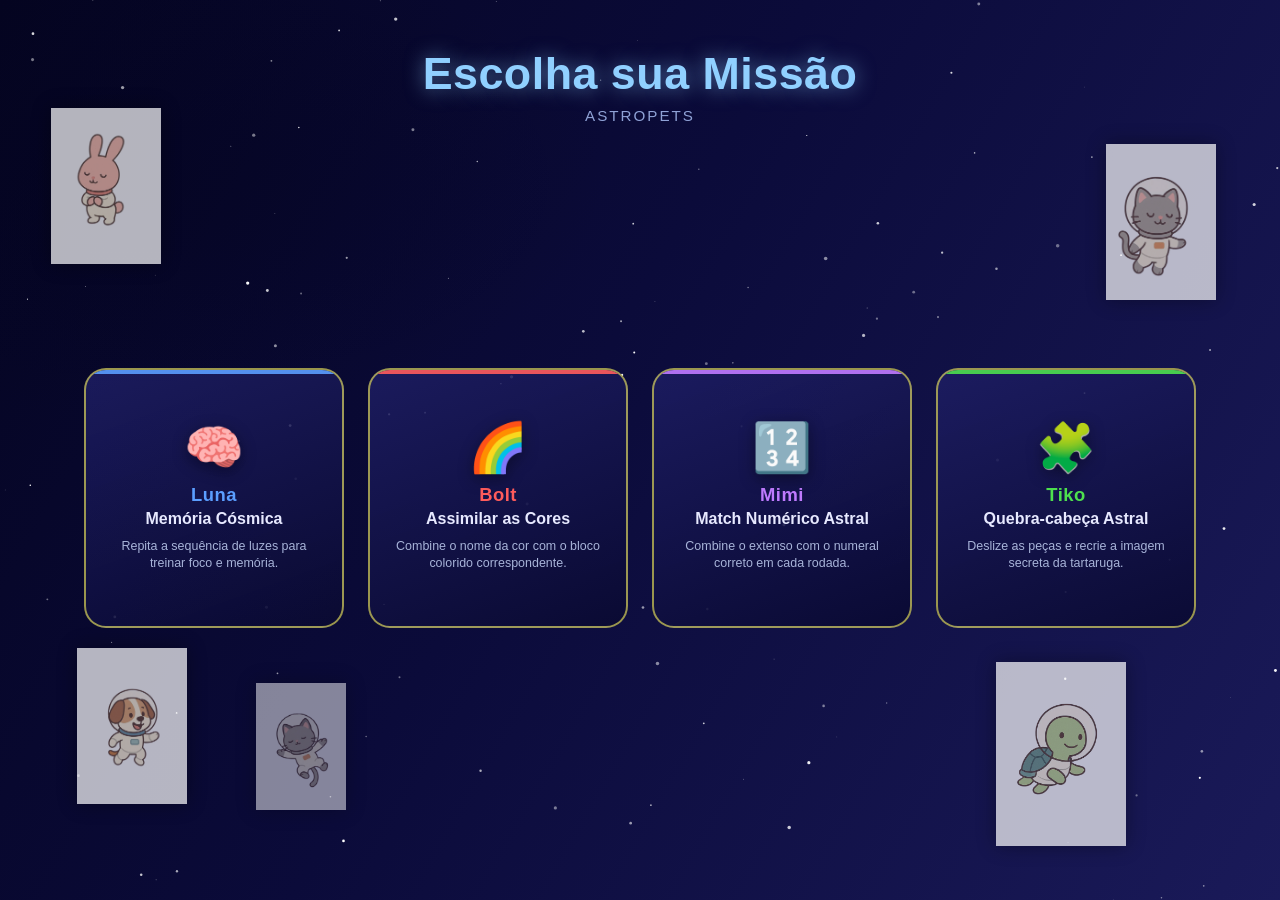
==== missao.html @ b22042d1 "Add files via upload" ====
<!doctype html>
<html lang="pt-BR">
<head>
  <meta charset="utf-8" />
  <meta name="viewport" content="width=device-width, initial-scale=1" />
  <meta name="theme-color" content="#040420" />
  <link rel="manifest" href="manifest.json" />
  <link rel="icon" type="image/png" href="icons/icon-192.png" />
  <link rel="apple-touch-icon" href="icons/apple-touch-icon.png" />
  <meta name="mobile-web-app-capable" content="yes" />
  <meta name="apple-mobile-web-app-capable" content="yes" />
  <meta name="apple-mobile-web-app-title" content="AstroPets" />
  <title>AstroPets - Seleção de Missões</title>
  <style>
    /* ============================================ */
    /* RESET E BASE                                 */
    /* ============================================ */
    * { box-sizing: border-box; margin: 0; padding: 0; }
    html, body { height: 100%; }

    body {
      background: radial-gradient(1200px 600px at 10% 20%, rgba(4,4,32,0.45), transparent 40%),
                  linear-gradient(120deg, #040420 0%, #0b0b3a 45%, #1a1a59 100%);
      background-color: #040420;
      min-height: 100vh;
      font-family: 'Poppins', 'Segoe UI', Arial, sans-serif;
      color: #e7e9ff;
      overflow-x: hidden;
      display: flex;
      flex-direction: column;
      align-items: center;
    }

    #stars {
      position: fixed;
      inset: 0;
      width: 100%; height: 100%;
      z-index: 0;
      pointer-events: none;
    }

    /* ============================================ */
    /* HEADER / TÍTULO                              */
    /* ============================================ */
    .page-header {
      position: relative;
      z-index: 1;
      text-align: center;
      padding: 48px 20px 32px;
      width: 100%;
    }
    .page-title {
      font-size: clamp(1.8rem, 4vw, 2.8rem);
      font-weight: 700;
      color: #90d0ff;
      text-shadow: 0 0 20px rgba(144, 208, 255, 0.55);
      letter-spacing: 0.5px;
    }
    .page-subtitle {
      margin-top: 8px;
      font-size: 0.95rem;
      color: #8fa2d6;
      letter-spacing: 2px;
      text-transform: uppercase;
    }

    /* ============================================ */
    /* GRADE DE MISSÕES — LINHA ÚNICA CENTRALIZADA  */
    /* ============================================ */
    .mission-grid {
      position: relative;
      z-index: 1;
      display: flex;
      flex-wrap: nowrap;
      justify-content: center;
      align-items: stretch;
      gap: 24px;
      width: 100%;
      max-width: 1180px;
      padding: 0 24px 60px;
      margin: auto;
    }

    .mission-square {
      flex: 1 1 0;
      max-width: 260px;
      min-width: 200px;
      aspect-ratio: 1 / 1;
      background: linear-gradient(160deg, rgba(30, 30, 100, 0.85), rgba(10, 10, 50, 0.9));
      border: 2px solid rgba(230, 224, 91, 0.65);
      border-radius: 22px;
      display: flex;
      flex-direction: column;
      justify-content: center;
      align-items: center;
      text-align: center;
      cursor: pointer;
      padding: 20px 14px;
      transition: transform 0.3s ease, box-shadow 0.3s ease, border-color 0.3s ease;
      animation: float-mission 5s ease-in-out infinite;
      position: relative;
      overflow: hidden;
    }

    /* Faixa colorida no topo de cada card */
    .mission-square::before {
      content: '';
      position: absolute;
      top: 0; left: 0; right: 0;
      height: 4px;
      background: var(--accent, #e6e05b);
      opacity: 0.9;
    }

    .mission-square:hover {
      transform: translateY(-6px) scale(1.03);
      box-shadow: 0 12px 40px rgba(144, 208, 255, 0.35);
      border-color: var(--accent, #e6e05b);
    }

    #mission-luna { --accent: #5b9eff; animation-delay: 0s; }
    #mission-bolt { --accent: #ff5c5c; animation-delay: 0.6s; }
    #mission-mimi { --accent: #c07bff; animation-delay: 1.2s; }
    #mission-tiko { --accent: #4ee04e; animation-delay: 1.8s; }

    .mission-emoji {
      font-size: 3rem;
      line-height: 1;
      margin-bottom: 12px;
      filter: drop-shadow(0 4px 8px rgba(0,0,0,0.4));
    }
    .pet-name {
      font-size: 1.15rem;
      font-weight: 700;
      color: var(--accent, #e6e05b);
      letter-spacing: 0.5px;
      margin-bottom: 4px;
    }
    .mission-name {
      font-size: 1rem;
      font-weight: 600;
      color: #e7e9ff;
      margin-bottom: 10px;
    }
    .mission-description {
      font-size: 0.78rem;
      color: #a8b4d9;
      line-height: 1.4;
      padding: 0 4px;
    }

    @keyframes float-mission {
      0%, 100% { transform: translateY(0); }
      50% { transform: translateY(-8px); }
    }

    /* ============================================ */
    /* MODAIS                                       */
    /* ============================================ */
    .modal-overlay {
      position: fixed;
      inset: 0;
      background: rgba(2, 2, 20, 0.92);
      backdrop-filter: blur(6px);
      display: none;
      justify-content: center;
      align-items: center;
      z-index: 100;
      padding: 24px;
    }
    .modal-overlay.active { display: flex; }

    .modal-content {
      background: linear-gradient(160deg, #101046 0%, #070730 100%);
      padding: 36px 32px 32px;
      border-radius: 22px;
      width: 100%;
      max-width: 760px;
      max-height: 92vh;
      overflow-y: auto;
      border: 1px solid rgba(144, 208, 255, 0.3);
      box-shadow: 0 20px 60px rgba(0, 0, 0, 0.7), 0 0 0 1px rgba(144, 208, 255, 0.1) inset;
      text-align: center;
      position: relative;
    }

    .modal-content h2 {
      font-size: 1.5rem;
      color: #90d0ff;
      margin-bottom: 6px;
      padding-right: 30px;
      padding-left: 30px;
    }
    .modal-content > p {
      font-size: 0.9rem;
      color: #8fa2d6;
      margin-bottom: 8px;
    }

    .close-button {
      position: absolute;
      top: 14px;
      right: 18px;
      font-size: 1.6rem;
      line-height: 1;
      color: #ff6666;
      cursor: pointer;
      width: 34px; height: 34px;
      display: flex;
      align-items: center;
      justify-content: center;
      border-radius: 50%;
      transition: background 0.2s, transform 0.2s;
      user-select: none;
    }
    .close-button:hover {
      background: rgba(255, 102, 102, 0.15);
      transform: rotate(90deg);
    }

    .game-action-button {
      padding: 12px 28px;
      background: linear-gradient(135deg, #90d0ff, #6ab8ff);
      color: #040420;
      border: none;
      border-radius: 50px;
      cursor: pointer;
      font-weight: 700;
      font-size: 1rem;
      margin-top: 24px;
      box-shadow: 0 6px 20px rgba(144, 208, 255, 0.35);
      transition: transform 0.2s, box-shadow 0.2s;
      letter-spacing: 0.3px;
    }
    .game-action-button:hover {
      transform: translateY(-2px);
      box-shadow: 0 10px 28px rgba(144, 208, 255, 0.55);
    }
    .game-action-button:active {
      transform: translateY(0);
    }

    .mimi-feedback {
      font-size: 1rem;
      font-weight: 500;
      color: #e6e05b;
      margin: 12px 0 20px;
      min-height: 1.5em;
      transition: color 0.2s;
    }
    .mimi-feedback.error { color: #ff7070; }

    /* ============================================ */
    /* LUNA — LINHA ÚNICA DE LUAS                   */
    /* ============================================ */
    .planets-grid {
      display: flex;
      flex-wrap: nowrap;
      justify-content: center;
      align-items: center;
      gap: 16px;
      margin: 28px auto 8px;
      max-width: 100%;
    }
    .planet {
      width: 92px;
      height: 92px;
      display: flex;
      align-items: center;
      justify-content: center;
      font-size: 2.8rem;
      background: radial-gradient(circle at 30% 30%, rgba(80, 142, 230, 0.35), rgba(20, 20, 70, 0.7));
      border: 2px solid rgba(144, 208, 255, 0.35);
      border-radius: 20px;
      cursor: pointer;
      transition: all 0.2s ease;
      user-select: none;
    }
    .planet:hover {
      border-color: #90d0ff;
      transform: translateY(-3px);
    }
    .planet.highlight {
      background: radial-gradient(circle at 30% 30%, #b5e0ff, #90d0ff);
      border-color: #ffffff;
      box-shadow: 0 0 32px #90d0ff;
      transform: scale(1.1);
    }
    .planet.error {
      background: radial-gradient(circle at 30% 30%, #ff8a8a, #ff4444);
      border-color: #ffaaaa;
      animation: shake 0.4s;
    }
    @keyframes shake {
      0%, 100% { transform: translateX(0); }
      25% { transform: translateX(-8px); }
      75% { transform: translateX(8px); }
    }

    /* ============================================ */
    /* BOLT e MIMI — LINHAS DE MATCH                */
    /* ============================================ */
    .match-container { margin: 8px 0; }
    .match-grid {
      display: flex;
      flex-direction: column;
      gap: 16px;
    }
    .row {
      display: flex;
      flex-wrap: wrap;
      justify-content: center;
      gap: 10px;
    }

    .match-item {
      padding: 12px 16px;
      background: rgba(255, 255, 255, 0.06);
      border: 2px solid rgba(144, 208, 255, 0.28);
      border-radius: 12px;
      cursor: pointer;
      font-weight: 700;
      font-size: 0.95rem;
      color: #e7e9ff;
      min-width: 84px;
      text-align: center;
      transition: all 0.18s ease;
      user-select: none;
      letter-spacing: 0.4px;
    }
    .match-item:hover {
      border-color: #90d0ff;
      background: rgba(144, 208, 255, 0.15);
      transform: translateY(-2px);
    }
    .match-item.selected {
      border-color: #e6e05b;
      background: rgba(230, 224, 91, 0.2);
      box-shadow: 0 0 18px rgba(230, 224, 91, 0.6);
      transform: translateY(-2px);
    }
    .match-item.matched {
      opacity: 0.22;
      cursor: default;
      pointer-events: none;
      border-color: #4ee04e;
    }

    /* Blocos coloridos do Bolt — cores VIVAS */
    .color-block-item {
      min-width: 84px;
      height: 56px;
      border: 3px solid rgba(255, 255, 255, 0.35);
      box-shadow: inset 0 -6px 0 rgba(0,0,0,0.25);
    }
    .color-block-item:hover {
      transform: translateY(-3px) scale(1.04);
      border-color: #ffffff;
    }

    .extenso-item { font-size: 0.85rem; letter-spacing: 1px; }
    .numeral-item { font-size: 1.25rem; min-width: 62px; }

    #mimi-game-info {
      margin: 8px 0;
      font-size: 1rem;
      color: #90d0ff;
      font-weight: 600;
    }

    /* ============================================ */
    /* TIKO — QUEBRA-CABEÇA                         */
    /* ============================================ */
    .puzzle-wrapper {
      display: flex;
      justify-content: center;
      margin: 24px 0;
    }
    .puzzle-grid {
      display: grid;
      grid-template-columns: repeat(3, 1fr);
      grid-template-rows: repeat(3, 1fr);
      width: 320px;
      height: 320px;
      border: 4px solid #e6e05b;
      border-radius: 12px;
      overflow: hidden;
      box-shadow: 0 0 24px rgba(230, 224, 91, 0.4);
      background: #040420;
    }
    .puzzle-tile {
      width: 100%;
      height: 100%;
      cursor: pointer;
      background-image: url('tiko_puzzle_image.png');
      background-size: 300% 300%;
      background-repeat: no-repeat;
      transition: filter 0.15s;
      border: 1px solid rgba(4, 4, 32, 0.6);
    }
    .puzzle-tile.empty {
      background-image: none;
      background-color: #040420;
      cursor: default;
      border: none;
    }
    .puzzle-tile:hover:not(.empty) {
      filter: brightness(1.25);
    }

    /* ============================================ */
    /* PETS FLUTUANTES                              */
    /* ============================================ */
    .floating-pet {
      position: fixed;
      width: 110px;
      height: auto;
      z-index: 0;
      opacity: 0.7;
      filter: drop-shadow(0 0 10px rgba(0,0,0,0.5));
      pointer-events: none;
    }
    #pet-luna-float { top: 12%; left: 4%; animation: float-pet-wide-1 9s ease-in-out infinite; }
    #pet-bolt-float { top: 72%; left: 6%; transform: scaleX(-1); animation: float-pet-wide-2 11s ease-in-out infinite; }
    #pet-mimi-float { top: 16%; right: 5%; animation: float-pet-wide-3 10s ease-in-out infinite; }
    #pet-tiko-float { bottom: 6%; right: 12%; width: 130px; animation: float-pet-wide-4 12s ease-in-out infinite; }
    #pet-placeholder-float { bottom: 10%; left: 20%; width: 90px; opacity: 0.5; animation: float-pet-wide-5 8s ease-in-out infinite; }

    @keyframes float-pet-wide-1 { 0%,100% { transform: translate(0,0) rotate(0); } 25% { transform: translate(20px,15px) rotate(3deg); } 50% { transform: translate(0,30px) rotate(0); } 75% { transform: translate(-25px,15px) rotate(-3deg); } }
    @keyframes float-pet-wide-2 { 0%,100% { transform: translate(0,0) scaleX(-1); } 25% { transform: translate(-15px,20px) rotate(-2deg) scaleX(-1); } 50% { transform: translate(-30px,0) rotate(0) scaleX(-1); } 75% { transform: translate(-10px,-15px) rotate(2deg) scaleX(-1); } }
    @keyframes float-pet-wide-3 { 0%,100% { transform: translate(0,0) rotate(0); } 25% { transform: translate(-15px,8px) rotate(-2deg); } 50% { transform: translate(8px,-25px) rotate(0); } 75% { transform: translate(25px,15px) rotate(3deg); } }
    @keyframes float-pet-wide-4 { 0%,100% { transform: translate(0,0) rotate(0); } 25% { transform: translate(-25px,-15px) rotate(-3deg); } 50% { transform: translate(0,-30px) rotate(0); } 75% { transform: translate(30px,-20px) rotate(3deg); } }
    @keyframes float-pet-wide-5 { 0%,100% { transform: translate(0,0); } 50% { transform: translate(8px,12px); } }

    /* ============================================ */
    /* RESPONSIVO                                   */
    /* ============================================ */
    @media (max-width: 1080px) {
      .mission-grid {
        flex-wrap: wrap;
        max-width: 720px;
      }
      .mission-square {
        flex: 1 1 calc(50% - 24px);
        max-width: none;
      }
    }

    @media (max-width: 560px) {
      .page-header { padding: 28px 16px 20px; }
      .mission-grid { gap: 16px; padding: 0 16px 40px; }
      .mission-square {
        flex: 1 1 100%;
        aspect-ratio: auto;
        min-height: 140px;
        padding: 18px 14px;
      }
      .modal-content { padding: 28px 18px 24px; }
      .planet { width: 68px; height: 68px; font-size: 2rem; }
      .planets-grid { gap: 10px; }
      .puzzle-grid { width: 260px; height: 260px; }
      .floating-pet { width: 70px; opacity: 0.45; }
      .match-item { min-width: 60px; padding: 10px 12px; font-size: 0.85rem; }
      .color-block-item { min-width: 60px; height: 44px; }
    }
  </style>
</head>
<body>
  <canvas id="stars"></canvas>

  <img src="luna.png" alt="" class="floating-pet" id="pet-luna-float">
  <img src="Bolt.png" alt="" class="floating-pet" id="pet-bolt-float">
  <img src="mimi.png" alt="" class="floating-pet" id="pet-mimi-float">
  <img src="tiko.png" alt="" class="floating-pet" id="pet-tiko-float">
  <img src="pet-extra.png" alt="" class="floating-pet" id="pet-placeholder-float">

  <header class="page-header">
    <h1 class="page-title">Escolha sua Missão</h1>
    <div class="page-subtitle">AstroPets</div>
  </header>

  <div class="mission-grid">

    <div class="mission-square" id="mission-luna" onclick="openGame('luna')">
      <div class="mission-emoji">🧠</div>
      <div class="pet-name">Luna</div>
      <div class="mission-name">Memória Cósmica</div>
      <div class="mission-description">Repita a sequência de luzes para treinar foco e memória.</div>
    </div>

    <div class="mission-square" id="mission-bolt" onclick="openGame('bolt')">
      <div class="mission-emoji">🌈</div>
      <div class="pet-name">Bolt</div>
      <div class="mission-name">Assimilar as Cores</div>
      <div class="mission-description">Combine o nome da cor com o bloco colorido correspondente.</div>
    </div>

    <div class="mission-square" id="mission-mimi" onclick="openGame('mimi')">
      <div class="mission-emoji">🔢</div>
      <div class="pet-name">Mimi</div>
      <div class="mission-name">Match Numérico Astral</div>
      <div class="mission-description">Combine o extenso com o numeral correto em cada rodada.</div>
    </div>

    <div class="mission-square" id="mission-tiko" onclick="openGame('tiko')">
      <div class="mission-emoji">🧩</div>
      <div class="pet-name">Tiko</div>
      <div class="mission-name">Quebra-cabeça Astral</div>
      <div class="mission-description">Deslize as peças e recrie a imagem secreta da tartaruga.</div>
    </div>

  </div>

  <!-- LUNA -->
  <div id="lunaGameModal" class="modal-overlay">
    <div class="modal-content">
      <span class="close-button" onclick="closeGame('luna')">&times;</span>
      <h2>Missão: Memória Cósmica da Luna</h2>
      <p>Observe a sequência de luzes e clique nas luas na ordem correta.</p>

      <div class="planets-grid" id="planets-grid">
        <div class="planet" id="p1">🌙</div>
        <div class="planet" id="p2">💕</div>
        <div class="planet" id="p3">😍</div>
        <div class="planet" id="p4">😜</div>
      </div>

      <div id="feedback-memoria" class="mimi-feedback" style="color:#90d0ff;"></div>
      <button class="game-action-button" onclick="iniciarMemoria()">Iniciar Sequência</button>
    </div>
  </div>

  <!-- BOLT -->
  <div id="boltGameModal" class="modal-overlay">
    <div class="modal-content">
      <span class="close-button" onclick="closeGame('bolt')">&times;</span>
      <h2>Missão: Assimilar as Cores do Bolt</h2>

      <p class="mimi-feedback" id="bolt-feedback">Clique no nome da cor e depois no bloco colorido correspondente.</p>

      <div class="match-container">
        <div class="match-grid" id="bolt-match-grid">
          <div class="row" id="color-name-row"></div>
          <div class="row" id="color-block-row"></div>
        </div>
      </div>

      <div id="bolt-game-controls">
        <button class="game-action-button" onclick="startBoltGame()">Iniciar Jogo</button>
      </div>
    </div>
  </div>

  <!-- MIMI -->
  <div id="mimiGameModal" class="modal-overlay">
    <div class="modal-content">
      <span class="close-button" onclick="closeGame('mimi')">&times;</span>
      <h2>Missão: Match Numérico Astral</h2>

      <p class="mimi-feedback" id="mimi-feedback">Clique no número por extenso e depois no numeral correto.</p>

      <div class="match-container">
        <div class="match-grid" id="match-grid">
          <div class="row" id="extenso-row"></div>
          <div class="row" id="numeral-row"></div>
        </div>
      </div>

      <div id="mimi-game-info">
        Nível: <span id="mimi-level">1 (1-10)</span>
      </div>

      <div id="mimi-game-controls">
        <button class="game-action-button" onclick="startMimiGame()">Iniciar Nível</button>
      </div>
    </div>
  </div>

  <!-- TIKO -->
  <div id="tikoGameModal" class="modal-overlay">
    <div class="modal-content">
      <span class="close-button" onclick="closeGame('tiko')">&times;</span>
      <h2>Missão: Quebra-cabeça Astral do Tiko</h2>

      <p class="mimi-feedback" id="tiko-feedback">Reorganize as peças para formar a imagem completa.</p>

      <div class="puzzle-wrapper">
        <div class="puzzle-grid" id="tiko-puzzle-grid"></div>
      </div>

      <div id="tiko-game-controls">
        <button class="game-action-button" onclick="startTikoGame()">Iniciar Quebra-cabeça</button>
      </div>
    </div>
  </div>

  <script>
    /* ============================================ */
    /* FLUXO DE MODAIS                              */
    /* ============================================ */
    function openGame(petId) {
      const map = {
        luna: ['lunaGameModal', resetLunaGame],
        bolt: ['boltGameModal', resetBoltGame],
        mimi: ['mimiGameModal', resetMimiGame],
        tiko: ['tikoGameModal', resetTikoGame]
      };
      const [modalId, reset] = map[petId];
      document.getElementById(modalId).classList.add('active');
      reset();
    }

    function closeGame(petId) {
      const map = {
        luna: ['lunaGameModal', resetLunaGame],
        bolt: ['boltGameModal', resetBoltGame],
        mimi: ['mimiGameModal', resetMimiGame],
        tiko: ['tikoGameModal', resetTikoGame]
      };
      const [modalId, reset] = map[petId];
      document.getElementById(modalId).classList.remove('active');
      reset();
    }

    /* ============================================ */
    /* LUNA                                         */
    /* ============================================ */
    const planetElements = document.querySelectorAll('#planets-grid .planet');
    const feedbackMemoria = document.getElementById('feedback-memoria');
    let sequence = [];
    let playerSequence = [];
    let isPlayerTurn = false;

    planetElements.forEach(planet => {
      planet.addEventListener('click', (e) => {
        if (!isPlayerTurn) return;
        const clickedId = e.currentTarget.id;
        playerSequence.push(clickedId);

        e.currentTarget.classList.add('highlight');
        setTimeout(() => e.currentTarget.classList.remove('highlight'), 200);

        const currentStep = playerSequence.length - 1;
        if (clickedId !== sequence[currentStep]) {
          isPlayerTurn = false;
          e.currentTarget.classList.add('error');
          feedbackMemoria.textContent = `❌ Erro! Sequência reiniciada. (Acertou ${currentStep} de ${sequence.length})`;
          sequence = [];
          playerSequence = [];
          setTimeout(() => e.currentTarget.classList.remove('error'), 1000);
        } else if (playerSequence.length === sequence.length) {
          isPlayerTurn = false;
          feedbackMemoria.textContent = `✅ Parabéns! Nível ${sequence.length} concluído!`;
          playerSequence = [];
          setTimeout(iniciarMemoria, 1500);
        }
      });
    });

    function playSequence(index) {
      if (index >= sequence.length) {
        isPlayerTurn = true;
        feedbackMemoria.textContent = 'Sua vez! Clique na ordem...';
        return;
      }
      const planet = document.getElementById(sequence[index]);
      planet.classList.add('highlight');
      setTimeout(() => {
        planet.classList.remove('highlight');
        setTimeout(() => playSequence(index + 1), 300);
      }, 500);
    }

    function iniciarMemoria() {
      if (isPlayerTurn) return;
      feedbackMemoria.textContent = 'Observando...';
      playerSequence = [];
      const idx = Math.floor(Math.random() * 4);
      sequence.push(planetElements[idx].id);
      playSequence(0);
    }

    function resetLunaGame() {
      sequence = [];
      playerSequence = [];
      isPlayerTurn = false;
      feedbackMemoria.textContent = '';
      planetElements.forEach(p => p.classList.remove('error', 'highlight'));
    }

    /* ============================================ */
    /* BOLT — cores vivas                           */
    /* ============================================ */
    const colorNameRow = document.getElementById('color-name-row');
    const colorBlockRow = document.getElementById('color-block-row');
    const boltFeedback = document.getElementById('bolt-feedback');
    let boltMatchesCompleted = 0;
    let boltSelectedElement = null;
    let boltTypeSelected = null;

    // Cores saturadas e vibrantes (nada pastel)
    const COLORS_MAP = [
      { name: "LARANJA",  hex: "#FF6A00" },
      { name: "AZUL",     hex: "#0055FF" },
      { name: "VERMELHO", hex: "#E60012" },
      { name: "AMARELO",  hex: "#FFD700" },
      { name: "VERDE",    hex: "#00A32E" },
      { name: "ROSA",     hex: "#FF1493" },
      { name: "MARROM",   hex: "#7A3E17" },
      { name: "ROXO",     hex: "#7A00CC" }
    ];

    function generateBoltGame() {
      boltMatchesCompleted = 0;
      colorNameRow.innerHTML = '';
      colorBlockRow.innerHTML = '';
      boltSelectedElement = null;
      boltTypeSelected = null;
      boltFeedback.textContent = 'Clique no nome da cor e depois no bloco colorido correspondente.';
      boltFeedback.classList.remove('error');

      const shuffledNames = [...COLORS_MAP].sort(() => Math.random() - 0.5);
      const shuffledBlocks = [...COLORS_MAP].sort(() => Math.random() - 0.5);

      shuffledNames.forEach(color => {
        const d = document.createElement('div');
        d.classList.add('match-item', 'color-name-item');
        d.textContent = color.name;
        d.dataset.value = color.name;
        d.dataset.type = 'name';
        d.addEventListener('click', handleBoltClick);
        colorNameRow.appendChild(d);
      });

      shuffledBlocks.forEach(color => {
        const d = document.createElement('div');
        d.classList.add('match-item', 'color-block-item');
        d.style.backgroundColor = color.hex;
        d.dataset.value = color.name;
        d.dataset.type = 'block';
        d.addEventListener('click', handleBoltClick);
        colorBlockRow.appendChild(d);
      });
    }

    function startBoltGame() {
      generateBoltGame();
      document.querySelector('#bolt-game-controls button').textContent = 'Reiniciar Jogo';
    }

    function resetBoltGame() {
      generateBoltGame();
      boltFeedback.textContent = "Clique em 'Iniciar Jogo' para começar.";
      boltFeedback.classList.remove('error');
      document.querySelector('#bolt-game-controls button').textContent = 'Iniciar Jogo';
    }

    function checkBoltWin() {
      if (boltMatchesCompleted === COLORS_MAP.length) {
        boltFeedback.textContent = '🎉 Parabéns! Todas as cores foram assimiladas!';
        boltFeedback.classList.remove('error');
      }
    }

    function handleBoltClick(event) {
      const el = event.currentTarget;
      if (el.classList.contains('matched')) return;
      const value = el.dataset.value;
      const type = el.dataset.type;

      if (!boltSelectedElement) {
        el.classList.add('selected');
        boltSelectedElement = el;
        boltTypeSelected = type;
        boltFeedback.textContent = `Selecionado: ${value}. Agora clique no correspondente.`;
        boltFeedback.classList.remove('error');
        return;
      }

      if (boltSelectedElement === el) {
        el.classList.remove('selected');
        boltSelectedElement = null;
        boltTypeSelected = null;
        boltFeedback.textContent = 'Seleção cancelada.';
        boltFeedback.classList.remove('error');
        return;
      }

      if (type === boltTypeSelected) {
        boltFeedback.textContent = '❌ Escolha um nome E um bloco de cor.';
        boltFeedback.classList.add('error');
        setTimeout(() => {
          boltFeedback.classList.remove('error');
          boltFeedback.textContent = 'Escolha um nome e depois uma cor.';
        }, 1000);
        return;
      }

      if (value === boltSelectedElement.dataset.value) {
        boltFeedback.textContent = `✅ Acerto! ${value} combinado.`;
        boltFeedback.classList.remove('error');
        el.classList.add('matched');
        boltSelectedElement.classList.add('matched');
        boltSelectedElement.classList.remove('selected');
        boltSelectedElement = null;
        boltTypeSelected = null;
        boltMatchesCompleted++;
        checkBoltWin();
      } else {
        boltFeedback.textContent = `❌ Erro! Não é a cor de ${boltSelectedElement.dataset.value}.`;
        boltFeedback.classList.add('error');
        boltSelectedElement.classList.remove('selected');
        boltSelectedElement = null;
        boltTypeSelected = null;
        setTimeout(() => {
          boltFeedback.classList.remove('error');
          boltFeedback.textContent = `Tente novamente. ${COLORS_MAP.length - boltMatchesCompleted} pares restantes.`;
        }, 1500);
      }
    }

    /* ============================================ */
    /* MIMI                                         */
    /* ============================================ */
    const extensoRow = document.getElementById('extenso-row');
    const numeralRow = document.getElementById('numeral-row');
    const mimiFeedback = document.getElementById('mimi-feedback');
    const mimiLevelDisplay = document.getElementById('mimi-level');
    let mimiCurrentLevel = 1;
    let mimiMatchesCompleted = 0;
    let mimiSelectedElement = null;
    let mimiTypeSelected = null;

    const NUMBERS_MAP = {
      1: "UM", 2: "DOIS", 3: "TRÊS", 4: "QUATRO", 5: "CINCO",
      6: "SEIS", 7: "SETE", 8: "OITO", 9: "NOVE", 10: "DEZ",
      11: "ONZE", 12: "DOZE", 13: "TREZE", 14: "QUATORZE", 15: "QUINZE",
      16: "DEZESSEIS", 17: "DEZESSETE", 18: "DEZOITO", 19: "DEZENOVE", 20: "VINTE"
    };

    function generateMimiGame() {
      const start = mimiCurrentLevel === 1 ? 1 : 11;
      const end = mimiCurrentLevel === 1 ? 10 : 20;
      const rangeText = mimiCurrentLevel === 1 ? '(1-10)' : '(11-20)';

      mimiLevelDisplay.textContent = `${mimiCurrentLevel} ${rangeText}`;
      mimiMatchesCompleted = 0;
      extensoRow.innerHTML = '';
      numeralRow.innerHTML = '';
      mimiSelectedElement = null;
      mimiTypeSelected = null;
      mimiFeedback.textContent = 'Clique no número por extenso e depois no numeral correto.';
      mimiFeedback.classList.remove('error');

      const nums = [];
      for (let i = start; i <= end; i++) nums.push(i);

      const shuffledN = [...nums].sort(() => Math.random() - 0.5);
      const shuffledE = [...nums].sort(() => Math.random() - 0.5);

      shuffledE.forEach(n => {
        const d = document.createElement('div');
        d.classList.add('match-item', 'extenso-item');
        d.textContent = NUMBERS_MAP[n];
        d.dataset.value = n;
        d.dataset.type = 'extenso';
        d.addEventListener('click', handleMimiClick);
        extensoRow.appendChild(d);
      });
      shuffledN.forEach(n => {
        const d = document.createElement('div');
        d.classList.add('match-item', 'numeral-item');
        d.textContent = n;
        d.dataset.value = n;
        d.dataset.type = 'numeral';
        d.addEventListener('click', handleMimiClick);
        numeralRow.appendChild(d);
      });
    }

    function startMimiGame() {
      generateMimiGame();
      document.querySelector('#mimi-game-controls button').textContent = 'Reiniciar Nível';
    }

    function resetMimiGame() {
      mimiCurrentLevel = 1;
      generateMimiGame();
      mimiFeedback.textContent = "Clique em 'Iniciar Nível' para começar.";
      mimiFeedback.classList.remove('error');
      document.querySelector('#mimi-game-controls button').textContent = 'Iniciar Nível';
    }

    function checkMimiWin() {
      if (mimiMatchesCompleted === 10) {
        if (mimiCurrentLevel === 1) {
          mimiFeedback.textContent = '🎉 Nível 1 completo! Próximo nível (11-20)...';
          mimiCurrentLevel = 2;
          setTimeout(startMimiGame, 2000);
        } else {
          mimiFeedback.textContent = '🏆 Parabéns! Todos os níveis concluídos!';
          document.querySelector('#mimi-game-controls button').textContent = 'Jogar Novamente';
          mimiCurrentLevel = 1;
        }
      }
    }

    function handleMimiClick(event) {
      const el = event.currentTarget;
      if (el.classList.contains('matched')) return;
      const value = parseInt(el.dataset.value);
      const type = el.dataset.type;

      if (!mimiSelectedElement) {
        el.classList.add('selected');
        mimiSelectedElement = el;
        mimiTypeSelected = type;
        mimiFeedback.textContent = `Selecionado: ${el.textContent}. Agora clique no correspondente.`;
        mimiFeedback.classList.remove('error');
        return;
      }
      if (mimiSelectedElement === el) {
        el.classList.remove('selected');
        mimiSelectedElement = null;
        mimiTypeSelected = null;
        mimiFeedback.textContent = 'Seleção cancelada.';
        mimiFeedback.classList.remove('error');
        return;
      }
      if (type === mimiTypeSelected) {
        mimiFeedback.textContent = '❌ Escolha um extenso E um numeral.';
        mimiFeedback.classList.add('error');
        setTimeout(() => {
          mimiFeedback.classList.remove('error');
          mimiFeedback.textContent = 'Escolha um item de cada fileira.';
        }, 1000);
        return;
      }

      if (value === parseInt(mimiSelectedElement.dataset.value)) {
        mimiFeedback.textContent = `✅ Acerto! Número ${value} combinado.`;
        mimiFeedback.classList.remove('error');
        el.classList.add('matched');
        mimiSelectedElement.classList.add('matched');
        mimiSelectedElement.classList.remove('selected');
        mimiSelectedElement = null;
        mimiTypeSelected = null;
        mimiMatchesCompleted++;
        checkMimiWin();
      } else {
        mimiFeedback.textContent = `❌ Erro! ${mimiSelectedElement.textContent} não é ${el.textContent}.`;
        mimiFeedback.classList.add('error');
        mimiSelectedElement.classList.remove('selected');
        mimiSelectedElement = null;
        mimiTypeSelected = null;
        setTimeout(() => {
          mimiFeedback.classList.remove('error');
          mimiFeedback.textContent = `Tente novamente. ${10 - mimiMatchesCompleted} pares restantes.`;
        }, 1500);
      }
    }

    /* ============================================ */
    /* TIKO                                         */
    /* ============================================ */
    const TILE_COUNT = 9;
    const GRID_SIZE = 3;
    const TIKO_FEEDBACK = document.getElementById('tiko-feedback');
    const TIKO_GRID = document.getElementById('tiko-puzzle-grid');
    let puzzleState = [];
    let isTikoGameRunning = false;

    function getTilePosition(index) {
      const row = Math.floor(index / GRID_SIZE);
      const col = index % GRID_SIZE;
      const x = (col / (GRID_SIZE - 1)) * 100;
      const y = (row / (GRID_SIZE - 1)) * 100;
      return `${x}% ${y}%`;
    }

    function createTikoTile(index, value) {
      const tile = document.createElement('div');
      tile.classList.add('puzzle-tile');
      tile.dataset.value = value;
      tile.dataset.index = index;
      if (value === TILE_COUNT) {
        tile.classList.add('empty');
      } else {
        tile.style.backgroundPosition = getTilePosition(value - 1);
        tile.addEventListener('click', handleTikoClick);
      }
      return tile;
    }

    function renderTikoPuzzle() {
      TIKO_GRID.innerHTML = '';
      puzzleState.forEach((value, index) => {
        TIKO_GRID.appendChild(createTikoTile(index, value));
      });
    }

    function shufflePuzzle(array) {
      let a = [...array];
      for (let i = a.length - 1; i > 0; i--) {
        const j = Math.floor(Math.random() * (i + 1));
        [a[i], a[j]] = [a[j], a[i]];
      }
      let inv = 0;
      for (let i = 0; i < TILE_COUNT; i++)
        for (let j = i + 1; j < TILE_COUNT; j++)
          if (a[i] !== TILE_COUNT && a[j] !== TILE_COUNT && a[i] > a[j]) inv++;
      if (inv % 2 !== 0) {
        for (let i = 0; i < TILE_COUNT - 1; i++) {
          if (a[i] !== TILE_COUNT && a[i + 1] !== TILE_COUNT) {
            [a[i], a[i + 1]] = [a[i + 1], a[i]];
            break;
          }
        }
      }
      return a;
    }

    function isSolved(state) {
      for (let i = 0; i < TILE_COUNT; i++) if (state[i] !== i + 1) return false;
      return true;
    }

    function startTikoGame() {
      const solved = Array.from({ length: TILE_COUNT }, (_, i) => i + 1);
      do { puzzleState = shufflePuzzle(solved); } while (isSolved(puzzleState));
      renderTikoPuzzle();
      isTikoGameRunning = true;
      TIKO_FEEDBACK.textContent = 'Clique nas peças adjacentes ao espaço vazio para movê-las.';
      document.querySelector('#tiko-game-controls button').textContent = 'Reiniciar Quebra-cabeça';
    }

    function resetTikoGame() {
      TIKO_GRID.innerHTML = '';
      puzzleState = [];
      isTikoGameRunning = false;
      TIKO_FEEDBACK.textContent = "Clique em 'Iniciar Quebra-cabeça' para embaralhar as peças.";
      document.querySelector('#tiko-game-controls button').textContent = 'Iniciar Quebra-cabeça';
    }

    function getAdjacentIndexes(index) {
      const row = Math.floor(index / GRID_SIZE);
      const col = index % GRID_SIZE;
      const adj = [];
      if (row > 0) adj.push(index - GRID_SIZE);
      if (row < GRID_SIZE - 1) adj.push(index + GRID_SIZE);
      if (col > 0) adj.push(index - 1);
      if (col < GRID_SIZE - 1) adj.push(index + 1);
      return adj;
    }

    function checkTikoWin() {
      for (let i = 0; i < TILE_COUNT; i++) if (puzzleState[i] !== i + 1) return false;
      return true;
    }

    function handleTikoClick(event) {
      if (!isTikoGameRunning) return;
      const tile = event.currentTarget;
      const idx = parseInt(tile.dataset.index);
      const emptyIdx = puzzleState.indexOf(TILE_COUNT);
      const adj = getAdjacentIndexes(emptyIdx);

      if (adj.includes(idx)) {
        [puzzleState[idx], puzzleState[emptyIdx]] = [puzzleState[emptyIdx], puzzleState[idx]];
        renderTikoPuzzle();

        if (checkTikoWin()) {
          isTikoGameRunning = false;
          TIKO_FEEDBACK.textContent = '🏆 Missão Completa! Tiko está feliz com a imagem restaurada!';
          const finalTile = TIKO_GRID.querySelector(`[data-value="${TILE_COUNT}"]`);
          if (finalTile) {
            finalTile.classList.remove('empty');
            finalTile.style.backgroundImage = "url('tiko_puzzle_image.png')";
            finalTile.style.backgroundSize = '300% 300%';
            finalTile.style.backgroundPosition = getTilePosition(TILE_COUNT - 1);
            TIKO_GRID.querySelectorAll('.puzzle-tile').forEach(t => t.removeEventListener('click', handleTikoClick));
          }
        } else {
          TIKO_FEEDBACK.textContent = 'Movimento realizado. Continue!';
        }
      } else {
        TIKO_FEEDBACK.textContent = '❌ Clique em uma peça adjacente ao espaço vazio.';
        setTimeout(() => { if (isTikoGameRunning) TIKO_FEEDBACK.textContent = 'Continue a missão!'; }, 1000);
      }
    }

    /* ============================================ */
    /* ESTRELAS DE FUNDO                            */
    /* ============================================ */
    const canvas = document.getElementById('stars');
    const ctx = canvas.getContext('2d');
    function resizeCanvas() {
      canvas.width = window.innerWidth;
      canvas.height = window.innerHeight;
    }
    window.addEventListener('resize', resizeCanvas);
    resizeCanvas();

    const stars = Array.from({ length: 120 }, () => ({
      x: Math.random() * window.innerWidth,
      y: Math.random() * window.innerHeight,
      r: Math.random() * 1.5 + 0.3,
      o: Math.random()
    }));

    function drawStars() {
      ctx.clearRect(0, 0, canvas.width, canvas.height);
      for (const s of stars) {
        ctx.beginPath();
        ctx.arc(s.x, s.y, s.r, 0, Math.PI * 2);
        ctx.fillStyle = `rgba(255,255,255,${0.7 + 0.3 * Math.sin(Date.now() / 1000 + s.o * 6.28)})`;
        ctx.fill();
      }
      requestAnimationFrame(drawStars);
    }
    drawStars();
  </script>
  <script>
    if ('serviceWorker' in navigator) {
      window.addEventListener('load', () => {
        navigator.serviceWorker.register('sw.js').catch(() => {});
      });
    }
  </script>
</body>
</html>
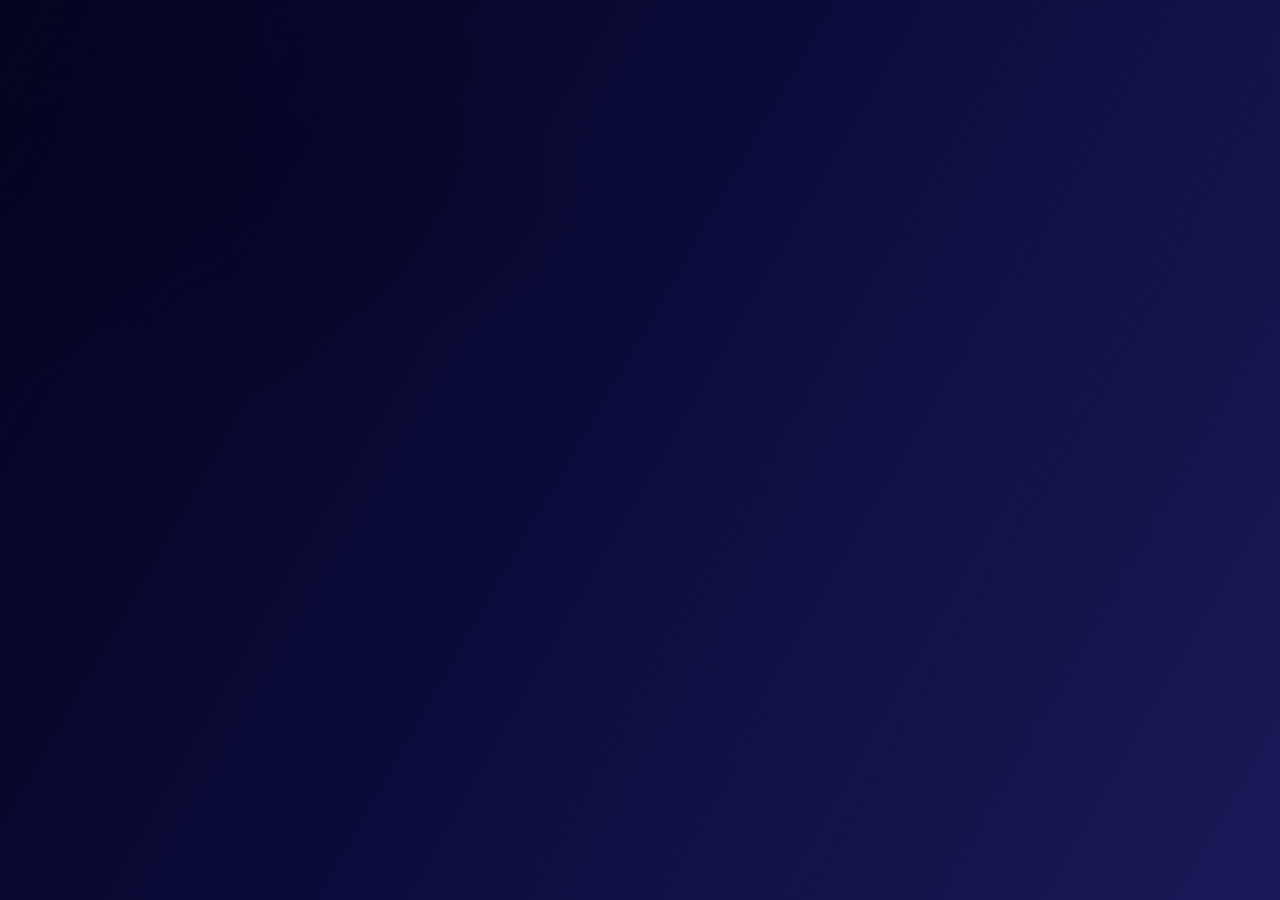
==== commit 5cea8d31: "Update missao.html" ====
--- a/missao.html
+++ b/missao.html
@@ -10,7 +10,7 @@
   <meta name="mobile-web-app-capable" content="yes" />
   <meta name="apple-mobile-web-app-capable" content="yes" />
   <meta name="apple-mobile-web-app-title" content="AstroPets" />
-  <title>AstroPets - Seleção de Missões</title>
+  <title>AstroPets - Escolha sua Missão</title>
   <style>
     /* ============================================ */
     /* RESET E BASE                                 */
@@ -37,6 +37,7 @@
       width: 100%; height: 100%;
       z-index: 0;
       pointer-events: none;
+      opacity: 0.6;
     }
 
     /* ============================================ */
@@ -53,19 +54,19 @@
       font-size: clamp(1.8rem, 4vw, 2.8rem);
       font-weight: 700;
       color: #90d0ff;
-      text-shadow: 0 0 20px rgba(144, 208, 255, 0.55);
+      text-shadow: 0 0 12px rgba(144, 208, 255, 0.35);
       letter-spacing: 0.5px;
     }
     .page-subtitle {
       margin-top: 8px;
       font-size: 0.95rem;
-      color: #8fa2d6;
+      color: #a8c8f0;
       letter-spacing: 2px;
       text-transform: uppercase;
     }
 
     /* ============================================ */
-    /* GRADE DE MISSÕES — LINHA ÚNICA CENTRALIZADA  */
+    /* GRADE DE MISSÕES                             */
     /* ============================================ */
     .mission-grid {
       position: relative;
@@ -96,13 +97,13 @@
       text-align: center;
       cursor: pointer;
       padding: 20px 14px;
-      transition: transform 0.3s ease, box-shadow 0.3s ease, border-color 0.3s ease;
-      animation: float-mission 5s ease-in-out infinite;
+      transition: transform 0.25s ease, box-shadow 0.25s ease, border-color 0.25s ease;
       position: relative;
       overflow: hidden;
     }
 
-    /* Faixa colorida no topo de cada card */
+    /* Removida a animação infinita (float-mission) para reduzir estímulo visual */
+
     .mission-square::before {
       content: '';
       position: absolute;
@@ -112,16 +113,23 @@
       opacity: 0.9;
     }
 
-    .mission-square:hover {
-      transform: translateY(-6px) scale(1.03);
-      box-shadow: 0 12px 40px rgba(144, 208, 255, 0.35);
+    .mission-square:hover,
+    .mission-square:focus-visible {
+      transform: translateY(-4px) scale(1.02);
+      box-shadow: 0 12px 32px rgba(144, 208, 255, 0.25);
       border-color: var(--accent, #e6e05b);
-    }
-
-    #mission-luna { --accent: #5b9eff; animation-delay: 0s; }
-    #mission-bolt { --accent: #ff5c5c; animation-delay: 0.6s; }
-    #mission-mimi { --accent: #c07bff; animation-delay: 1.2s; }
-    #mission-tiko { --accent: #4ee04e; animation-delay: 1.8s; }
+      outline: none;
+    }
+
+    .mission-square:focus-visible {
+      outline: 4px solid #f2e884;
+      outline-offset: 3px;
+    }
+
+    #mission-luna { --accent: #5b9eff; }
+    #mission-bolt { --accent: #ff5c5c; }
+    #mission-mimi { --accent: #c07bff; }
+    #mission-tiko { --accent: #4ee04e; }
 
     .mission-emoji {
       font-size: 3rem;
@@ -147,11 +155,6 @@
       color: #a8b4d9;
       line-height: 1.4;
       padding: 0 4px;
-    }
-
-    @keyframes float-mission {
-      0%, 100% { transform: translateY(0); }
-      50% { transform: translateY(-8px); }
     }
 
     /* ============================================ */
@@ -187,14 +190,16 @@
     .modal-content h2 {
       font-size: 1.5rem;
       color: #90d0ff;
-      margin-bottom: 6px;
+      margin-bottom: 16px;
       padding-right: 30px;
       padding-left: 30px;
+      line-height: 1.3;
     }
     .modal-content > p {
-      font-size: 0.9rem;
-      color: #8fa2d6;
-      margin-bottom: 8px;
+      font-size: 0.95rem;
+      color: #a8c8f0;
+      margin-bottom: 16px;
+      line-height: 1.5;
     }
 
     .close-button {
@@ -203,52 +208,74 @@
       right: 18px;
       font-size: 1.6rem;
       line-height: 1;
-      color: #ff6666;
+      color: #ff9a9a;
       cursor: pointer;
-      width: 34px; height: 34px;
+      width: 44px; height: 44px;
       display: flex;
       align-items: center;
       justify-content: center;
       border-radius: 50%;
       transition: background 0.2s, transform 0.2s;
       user-select: none;
+      border: none;
+      background: transparent;
     }
     .close-button:hover {
-      background: rgba(255, 102, 102, 0.15);
+      background: rgba(255, 154, 154, 0.15);
       transform: rotate(90deg);
     }
+    .close-button:focus-visible {
+      outline: 4px solid #f2e884;
+      outline-offset: 2px;
+    }
 
     .game-action-button {
-      padding: 12px 28px;
+      padding: 14px 32px;
       background: linear-gradient(135deg, #90d0ff, #6ab8ff);
       color: #040420;
-      border: none;
+      border: 2px solid transparent;
       border-radius: 50px;
       cursor: pointer;
       font-weight: 700;
-      font-size: 1rem;
+      font-size: 1.05rem;
       margin-top: 24px;
-      box-shadow: 0 6px 20px rgba(144, 208, 255, 0.35);
+      box-shadow: 0 6px 20px rgba(144, 208, 255, 0.25);
       transition: transform 0.2s, box-shadow 0.2s;
       letter-spacing: 0.3px;
+      min-height: 52px;
+      min-width: 200px;
     }
     .game-action-button:hover {
       transform: translateY(-2px);
-      box-shadow: 0 10px 28px rgba(144, 208, 255, 0.55);
+      box-shadow: 0 10px 28px rgba(144, 208, 255, 0.45);
     }
     .game-action-button:active {
       transform: translateY(0);
     }
-
-    .mimi-feedback {
+    .game-action-button:focus-visible {
+      outline: 4px solid #f2e884;
+      outline-offset: 3px;
+    }
+
+    /* CAIXA DE FEEDBACK (substitui o mimi-feedback solto) */
+    .game-feedback {
       font-size: 1rem;
       font-weight: 500;
-      color: #e6e05b;
-      margin: 12px 0 20px;
-      min-height: 1.5em;
-      transition: color 0.2s;
-    }
-    .mimi-feedback.error { color: #ff7070; }
+      color: #a8c8f0;
+      margin: 16px auto;
+      min-height: 3em;
+      line-height: 1.5;
+      padding: 14px 18px;
+      border-radius: 14px;
+      background: rgba(144, 208, 255, 0.08);
+      border: 1px solid rgba(144, 208, 255, 0.2);
+      transition: background 0.25s, color 0.25s, border-color 0.25s;
+      max-width: 560px;
+    }
+    .game-feedback.observing { color: #f2e884; background: rgba(242, 232, 132, 0.08); border-color: rgba(242, 232, 132, 0.3); }
+    .game-feedback.your-turn { color: #90d0ff; background: rgba(144, 208, 255, 0.12); border-color: rgba(144, 208, 255, 0.4); }
+    .game-feedback.success { color: #7ee87e; background: rgba(126, 232, 126, 0.1); border-color: rgba(126, 232, 126, 0.3); }
+    .game-feedback.error { color: #ff9a9a; background: rgba(255, 154, 154, 0.1); border-color: rgba(255, 154, 154, 0.3); }
 
     /* ============================================ */
     /* LUNA — LINHA ÚNICA DE LUAS                   */
@@ -259,12 +286,12 @@
       justify-content: center;
       align-items: center;
       gap: 16px;
-      margin: 28px auto 8px;
+      margin: 24px auto 8px;
       max-width: 100%;
     }
     .planet {
-      width: 92px;
-      height: 92px;
+      width: 96px;
+      height: 96px;
       display: flex;
       align-items: center;
       justify-content: center;
@@ -275,22 +302,32 @@
       cursor: pointer;
       transition: all 0.2s ease;
       user-select: none;
+      min-height: 96px;
+      min-width: 96px;
     }
     .planet:hover {
       border-color: #90d0ff;
       transform: translateY(-3px);
     }
+    .planet:focus-visible {
+      outline: 4px solid #f2e884;
+      outline-offset: 3px;
+    }
     .planet.highlight {
       background: radial-gradient(circle at 30% 30%, #b5e0ff, #90d0ff);
       border-color: #ffffff;
-      box-shadow: 0 0 32px #90d0ff;
-      transform: scale(1.1);
+      box-shadow: 0 0 24px #90d0ff;
+      transform: scale(1.08);
     }
     .planet.error {
       background: radial-gradient(circle at 30% 30%, #ff8a8a, #ff4444);
       border-color: #ffaaaa;
       animation: shake 0.4s;
     }
+    .planet.turn-active {
+      border-color: #f2e884;
+      box-shadow: 0 0 0 2px rgba(242, 232, 132, 0.25);
+    }
     @keyframes shake {
       0%, 100% { transform: translateX(0); }
       25% { transform: translateX(-8px); }
@@ -314,15 +351,19 @@
     }
 
     .match-item {
-      padding: 12px 16px;
+      padding: 14px 18px;
       background: rgba(255, 255, 255, 0.06);
       border: 2px solid rgba(144, 208, 255, 0.28);
       border-radius: 12px;
       cursor: pointer;
       font-weight: 700;
-      font-size: 0.95rem;
+      font-size: 1rem;
       color: #e7e9ff;
-      min-width: 84px;
+      min-width: 90px;
+      min-height: 52px;
+      display: flex;
+      align-items: center;
+      justify-content: center;
       text-align: center;
       transition: all 0.18s ease;
       user-select: none;
@@ -333,10 +374,14 @@
       background: rgba(144, 208, 255, 0.15);
       transform: translateY(-2px);
     }
+    .match-item:focus-visible {
+      outline: 4px solid #f2e884;
+      outline-offset: 3px;
+    }
     .match-item.selected {
-      border-color: #e6e05b;
-      background: rgba(230, 224, 91, 0.2);
-      box-shadow: 0 0 18px rgba(230, 224, 91, 0.6);
+      border-color: #f2e884;
+      background: rgba(242, 232, 132, 0.2);
+      box-shadow: 0 0 18px rgba(242, 232, 132, 0.5);
       transform: translateY(-2px);
     }
     .match-item.matched {
@@ -346,10 +391,9 @@
       border-color: #4ee04e;
     }
 
-    /* Blocos coloridos do Bolt — cores VIVAS */
     .color-block-item {
-      min-width: 84px;
-      height: 56px;
+      min-width: 90px;
+      height: 60px;
       border: 3px solid rgba(255, 255, 255, 0.35);
       box-shadow: inset 0 -6px 0 rgba(0,0,0,0.25);
     }
@@ -358,11 +402,11 @@
       border-color: #ffffff;
     }
 
-    .extenso-item { font-size: 0.85rem; letter-spacing: 1px; }
-    .numeral-item { font-size: 1.25rem; min-width: 62px; }
+    .extenso-item { font-size: 0.9rem; letter-spacing: 1px; }
+    .numeral-item { font-size: 1.3rem; min-width: 68px; }
 
     #mimi-game-info {
-      margin: 8px 0;
+      margin: 12px 0;
       font-size: 1rem;
       color: #90d0ff;
       font-weight: 600;
@@ -407,6 +451,10 @@
     .puzzle-tile:hover:not(.empty) {
       filter: brightness(1.25);
     }
+    .puzzle-tile:focus-visible {
+      outline: 4px solid #f2e884;
+      outline-offset: -4px;
+    }
 
     /* ============================================ */
     /* PETS FLUTUANTES                              */
@@ -416,15 +464,15 @@
       width: 110px;
       height: auto;
       z-index: 0;
-      opacity: 0.7;
+      opacity: 0.55;
       filter: drop-shadow(0 0 10px rgba(0,0,0,0.5));
       pointer-events: none;
     }
-    #pet-luna-float { top: 12%; left: 4%; animation: float-pet-wide-1 9s ease-in-out infinite; }
-    #pet-bolt-float { top: 72%; left: 6%; transform: scaleX(-1); animation: float-pet-wide-2 11s ease-in-out infinite; }
-    #pet-mimi-float { top: 16%; right: 5%; animation: float-pet-wide-3 10s ease-in-out infinite; }
-    #pet-tiko-float { bottom: 6%; right: 12%; width: 130px; animation: float-pet-wide-4 12s ease-in-out infinite; }
-    #pet-placeholder-float { bottom: 10%; left: 20%; width: 90px; opacity: 0.5; animation: float-pet-wide-5 8s ease-in-out infinite; }
+    #pet-luna-float { top: 12%; left: 4%; animation: float-pet-wide-1 14s ease-in-out infinite; }
+    #pet-bolt-float { top: 72%; left: 6%; transform: scaleX(-1); animation: float-pet-wide-2 16s ease-in-out infinite; }
+    #pet-mimi-float { top: 16%; right: 5%; animation: float-pet-wide-3 15s ease-in-out infinite; }
+    #pet-tiko-float { bottom: 6%; right: 12%; width: 130px; animation: float-pet-wide-4 17s ease-in-out infinite; }
+    #pet-placeholder-float { bottom: 10%; left: 20%; width: 90px; opacity: 0.4; animation: float-pet-wide-5 13s ease-in-out infinite; }
 
     @keyframes float-pet-wide-1 { 0%,100% { transform: translate(0,0) rotate(0); } 25% { transform: translate(20px,15px) rotate(3deg); } 50% { transform: translate(0,30px) rotate(0); } 75% { transform: translate(-25px,15px) rotate(-3deg); } }
     @keyframes float-pet-wide-2 { 0%,100% { transform: translate(0,0) scaleX(-1); } 25% { transform: translate(-15px,20px) rotate(-2deg) scaleX(-1); } 50% { transform: translate(-30px,0) rotate(0) scaleX(-1); } 75% { transform: translate(-10px,-15px) rotate(2deg) scaleX(-1); } }
@@ -452,680 +500,8 @@
       .mission-square {
         flex: 1 1 100%;
         aspect-ratio: auto;
-        min-height: 140px;
+        min-height: 150px;
         padding: 18px 14px;
       }
       .modal-content { padding: 28px 18px 24px; }
-      .planet { width: 68px; height: 68px; font-size: 2rem; }
-      .planets-grid { gap: 10px; }
-      .puzzle-grid { width: 260px; height: 260px; }
-      .floating-pet { width: 70px; opacity: 0.45; }
-      .match-item { min-width: 60px; padding: 10px 12px; font-size: 0.85rem; }
-      .color-block-item { min-width: 60px; height: 44px; }
-    }
-  </style>
-</head>
-<body>
-  <canvas id="stars"></canvas>
-
-  <img src="luna.png" alt="" class="floating-pet" id="pet-luna-float">
-  <img src="Bolt.png" alt="" class="floating-pet" id="pet-bolt-float">
-  <img src="mimi.png" alt="" class="floating-pet" id="pet-mimi-float">
-  <img src="tiko.png" alt="" class="floating-pet" id="pet-tiko-float">
-  <img src="pet-extra.png" alt="" class="floating-pet" id="pet-placeholder-float">
-
-  <header class="page-header">
-    <h1 class="page-title">Escolha sua Missão</h1>
-    <div class="page-subtitle">AstroPets</div>
-  </header>
-
-  <div class="mission-grid">
-
-    <div class="mission-square" id="mission-luna" onclick="openGame('luna')">
-      <div class="mission-emoji">🧠</div>
-      <div class="pet-name">Luna</div>
-      <div class="mission-name">Memória Cósmica</div>
-      <div class="mission-description">Repita a sequência de luzes para treinar foco e memória.</div>
-    </div>
-
-    <div class="mission-square" id="mission-bolt" onclick="openGame('bolt')">
-      <div class="mission-emoji">🌈</div>
-      <div class="pet-name">Bolt</div>
-      <div class="mission-name">Assimilar as Cores</div>
-      <div class="mission-description">Combine o nome da cor com o bloco colorido correspondente.</div>
-    </div>
-
-    <div class="mission-square" id="mission-mimi" onclick="openGame('mimi')">
-      <div class="mission-emoji">🔢</div>
-      <div class="pet-name">Mimi</div>
-      <div class="mission-name">Match Numérico Astral</div>
-      <div class="mission-description">Combine o extenso com o numeral correto em cada rodada.</div>
-    </div>
-
-    <div class="mission-square" id="mission-tiko" onclick="openGame('tiko')">
-      <div class="mission-emoji">🧩</div>
-      <div class="pet-name">Tiko</div>
-      <div class="mission-name">Quebra-cabeça Astral</div>
-      <div class="mission-description">Deslize as peças e recrie a imagem secreta da tartaruga.</div>
-    </div>
-
-  </div>
-
-  <!-- LUNA -->
-  <div id="lunaGameModal" class="modal-overlay">
-    <div class="modal-content">
-      <span class="close-button" onclick="closeGame('luna')">&times;</span>
-      <h2>Missão: Memória Cósmica da Luna</h2>
-      <p>Observe a sequência de luzes e clique nas luas na ordem correta.</p>
-
-      <div class="planets-grid" id="planets-grid">
-        <div class="planet" id="p1">🌙</div>
-        <div class="planet" id="p2">💕</div>
-        <div class="planet" id="p3">😍</div>
-        <div class="planet" id="p4">😜</div>
-      </div>
-
-      <div id="feedback-memoria" class="mimi-feedback" style="color:#90d0ff;"></div>
-      <button class="game-action-button" onclick="iniciarMemoria()">Iniciar Sequência</button>
-    </div>
-  </div>
-
-  <!-- BOLT -->
-  <div id="boltGameModal" class="modal-overlay">
-    <div class="modal-content">
-      <span class="close-button" onclick="closeGame('bolt')">&times;</span>
-      <h2>Missão: Assimilar as Cores do Bolt</h2>
-
-      <p class="mimi-feedback" id="bolt-feedback">Clique no nome da cor e depois no bloco colorido correspondente.</p>
-
-      <div class="match-container">
-        <div class="match-grid" id="bolt-match-grid">
-          <div class="row" id="color-name-row"></div>
-          <div class="row" id="color-block-row"></div>
-        </div>
-      </div>
-
-      <div id="bolt-game-controls">
-        <button class="game-action-button" onclick="startBoltGame()">Iniciar Jogo</button>
-      </div>
-    </div>
-  </div>
-
-  <!-- MIMI -->
-  <div id="mimiGameModal" class="modal-overlay">
-    <div class="modal-content">
-      <span class="close-button" onclick="closeGame('mimi')">&times;</span>
-      <h2>Missão: Match Numérico Astral</h2>
-
-      <p class="mimi-feedback" id="mimi-feedback">Clique no número por extenso e depois no numeral correto.</p>
-
-      <div class="match-container">
-        <div class="match-grid" id="match-grid">
-          <div class="row" id="extenso-row"></div>
-          <div class="row" id="numeral-row"></div>
-        </div>
-      </div>
-
-      <div id="mimi-game-info">
-        Nível: <span id="mimi-level">1 (1-10)</span>
-      </div>
-
-      <div id="mimi-game-controls">
-        <button class="game-action-button" onclick="startMimiGame()">Iniciar Nível</button>
-      </div>
-    </div>
-  </div>
-
-  <!-- TIKO -->
-  <div id="tikoGameModal" class="modal-overlay">
-    <div class="modal-content">
-      <span class="close-button" onclick="closeGame('tiko')">&times;</span>
-      <h2>Missão: Quebra-cabeça Astral do Tiko</h2>
-
-      <p class="mimi-feedback" id="tiko-feedback">Reorganize as peças para formar a imagem completa.</p>
-
-      <div class="puzzle-wrapper">
-        <div class="puzzle-grid" id="tiko-puzzle-grid"></div>
-      </div>
-
-      <div id="tiko-game-controls">
-        <button class="game-action-button" onclick="startTikoGame()">Iniciar Quebra-cabeça</button>
-      </div>
-    </div>
-  </div>
-
-  <script>
-    /* ============================================ */
-    /* FLUXO DE MODAIS                              */
-    /* ============================================ */
-    function openGame(petId) {
-      const map = {
-        luna: ['lunaGameModal', resetLunaGame],
-        bolt: ['boltGameModal', resetBoltGame],
-        mimi: ['mimiGameModal', resetMimiGame],
-        tiko: ['tikoGameModal', resetTikoGame]
-      };
-      const [modalId, reset] = map[petId];
-      document.getElementById(modalId).classList.add('active');
-      reset();
-    }
-
-    function closeGame(petId) {
-      const map = {
-        luna: ['lunaGameModal', resetLunaGame],
-        bolt: ['boltGameModal', resetBoltGame],
-        mimi: ['mimiGameModal', resetMimiGame],
-        tiko: ['tikoGameModal', resetTikoGame]
-      };
-      const [modalId, reset] = map[petId];
-      document.getElementById(modalId).classList.remove('active');
-      reset();
-    }
-
-    /* ============================================ */
-    /* LUNA                                         */
-    /* ============================================ */
-    const planetElements = document.querySelectorAll('#planets-grid .planet');
-    const feedbackMemoria = document.getElementById('feedback-memoria');
-    let sequence = [];
-    let playerSequence = [];
-    let isPlayerTurn = false;
-
-    planetElements.forEach(planet => {
-      planet.addEventListener('click', (e) => {
-        if (!isPlayerTurn) return;
-        const clickedId = e.currentTarget.id;
-        playerSequence.push(clickedId);
-
-        e.currentTarget.classList.add('highlight');
-        setTimeout(() => e.currentTarget.classList.remove('highlight'), 200);
-
-        const currentStep = playerSequence.length - 1;
-        if (clickedId !== sequence[currentStep]) {
-          isPlayerTurn = false;
-          e.currentTarget.classList.add('error');
-          feedbackMemoria.textContent = `❌ Erro! Sequência reiniciada. (Acertou ${currentStep} de ${sequence.length})`;
-          sequence = [];
-          playerSequence = [];
-          setTimeout(() => e.currentTarget.classList.remove('error'), 1000);
-        } else if (playerSequence.length === sequence.length) {
-          isPlayerTurn = false;
-          feedbackMemoria.textContent = `✅ Parabéns! Nível ${sequence.length} concluído!`;
-          playerSequence = [];
-          setTimeout(iniciarMemoria, 1500);
-        }
-      });
-    });
-
-    function playSequence(index) {
-      if (index >= sequence.length) {
-        isPlayerTurn = true;
-        feedbackMemoria.textContent = 'Sua vez! Clique na ordem...';
-        return;
-      }
-      const planet = document.getElementById(sequence[index]);
-      planet.classList.add('highlight');
-      setTimeout(() => {
-        planet.classList.remove('highlight');
-        setTimeout(() => playSequence(index + 1), 300);
-      }, 500);
-    }
-
-    function iniciarMemoria() {
-      if (isPlayerTurn) return;
-      feedbackMemoria.textContent = 'Observando...';
-      playerSequence = [];
-      const idx = Math.floor(Math.random() * 4);
-      sequence.push(planetElements[idx].id);
-      playSequence(0);
-    }
-
-    function resetLunaGame() {
-      sequence = [];
-      playerSequence = [];
-      isPlayerTurn = false;
-      feedbackMemoria.textContent = '';
-      planetElements.forEach(p => p.classList.remove('error', 'highlight'));
-    }
-
-    /* ============================================ */
-    /* BOLT — cores vivas                           */
-    /* ============================================ */
-    const colorNameRow = document.getElementById('color-name-row');
-    const colorBlockRow = document.getElementById('color-block-row');
-    const boltFeedback = document.getElementById('bolt-feedback');
-    let boltMatchesCompleted = 0;
-    let boltSelectedElement = null;
-    let boltTypeSelected = null;
-
-    // Cores saturadas e vibrantes (nada pastel)
-    const COLORS_MAP = [
-      { name: "LARANJA",  hex: "#FF6A00" },
-      { name: "AZUL",     hex: "#0055FF" },
-      { name: "VERMELHO", hex: "#E60012" },
-      { name: "AMARELO",  hex: "#FFD700" },
-      { name: "VERDE",    hex: "#00A32E" },
-      { name: "ROSA",     hex: "#FF1493" },
-      { name: "MARROM",   hex: "#7A3E17" },
-      { name: "ROXO",     hex: "#7A00CC" }
-    ];
-
-    function generateBoltGame() {
-      boltMatchesCompleted = 0;
-      colorNameRow.innerHTML = '';
-      colorBlockRow.innerHTML = '';
-      boltSelectedElement = null;
-      boltTypeSelected = null;
-      boltFeedback.textContent = 'Clique no nome da cor e depois no bloco colorido correspondente.';
-      boltFeedback.classList.remove('error');
-
-      const shuffledNames = [...COLORS_MAP].sort(() => Math.random() - 0.5);
-      const shuffledBlocks = [...COLORS_MAP].sort(() => Math.random() - 0.5);
-
-      shuffledNames.forEach(color => {
-        const d = document.createElement('div');
-        d.classList.add('match-item', 'color-name-item');
-        d.textContent = color.name;
-        d.dataset.value = color.name;
-        d.dataset.type = 'name';
-        d.addEventListener('click', handleBoltClick);
-        colorNameRow.appendChild(d);
-      });
-
-      shuffledBlocks.forEach(color => {
-        const d = document.createElement('div');
-        d.classList.add('match-item', 'color-block-item');
-        d.style.backgroundColor = color.hex;
-        d.dataset.value = color.name;
-        d.dataset.type = 'block';
-        d.addEventListener('click', handleBoltClick);
-        colorBlockRow.appendChild(d);
-      });
-    }
-
-    function startBoltGame() {
-      generateBoltGame();
-      document.querySelector('#bolt-game-controls button').textContent = 'Reiniciar Jogo';
-    }
-
-    function resetBoltGame() {
-      generateBoltGame();
-      boltFeedback.textContent = "Clique em 'Iniciar Jogo' para começar.";
-      boltFeedback.classList.remove('error');
-      document.querySelector('#bolt-game-controls button').textContent = 'Iniciar Jogo';
-    }
-
-    function checkBoltWin() {
-      if (boltMatchesCompleted === COLORS_MAP.length) {
-        boltFeedback.textContent = '🎉 Parabéns! Todas as cores foram assimiladas!';
-        boltFeedback.classList.remove('error');
-      }
-    }
-
-    function handleBoltClick(event) {
-      const el = event.currentTarget;
-      if (el.classList.contains('matched')) return;
-      const value = el.dataset.value;
-      const type = el.dataset.type;
-
-      if (!boltSelectedElement) {
-        el.classList.add('selected');
-        boltSelectedElement = el;
-        boltTypeSelected = type;
-        boltFeedback.textContent = `Selecionado: ${value}. Agora clique no correspondente.`;
-        boltFeedback.classList.remove('error');
-        return;
-      }
-
-      if (boltSelectedElement === el) {
-        el.classList.remove('selected');
-        boltSelectedElement = null;
-        boltTypeSelected = null;
-        boltFeedback.textContent = 'Seleção cancelada.';
-        boltFeedback.classList.remove('error');
-        return;
-      }
-
-      if (type === boltTypeSelected) {
-        boltFeedback.textContent = '❌ Escolha um nome E um bloco de cor.';
-        boltFeedback.classList.add('error');
-        setTimeout(() => {
-          boltFeedback.classList.remove('error');
-          boltFeedback.textContent = 'Escolha um nome e depois uma cor.';
-        }, 1000);
-        return;
-      }
-
-      if (value === boltSelectedElement.dataset.value) {
-        boltFeedback.textContent = `✅ Acerto! ${value} combinado.`;
-        boltFeedback.classList.remove('error');
-        el.classList.add('matched');
-        boltSelectedElement.classList.add('matched');
-        boltSelectedElement.classList.remove('selected');
-        boltSelectedElement = null;
-        boltTypeSelected = null;
-        boltMatchesCompleted++;
-        checkBoltWin();
-      } else {
-        boltFeedback.textContent = `❌ Erro! Não é a cor de ${boltSelectedElement.dataset.value}.`;
-        boltFeedback.classList.add('error');
-        boltSelectedElement.classList.remove('selected');
-        boltSelectedElement = null;
-        boltTypeSelected = null;
-        setTimeout(() => {
-          boltFeedback.classList.remove('error');
-          boltFeedback.textContent = `Tente novamente. ${COLORS_MAP.length - boltMatchesCompleted} pares restantes.`;
-        }, 1500);
-      }
-    }
-
-    /* ============================================ */
-    /* MIMI                                         */
-    /* ============================================ */
-    const extensoRow = document.getElementById('extenso-row');
-    const numeralRow = document.getElementById('numeral-row');
-    const mimiFeedback = document.getElementById('mimi-feedback');
-    const mimiLevelDisplay = document.getElementById('mimi-level');
-    let mimiCurrentLevel = 1;
-    let mimiMatchesCompleted = 0;
-    let mimiSelectedElement = null;
-    let mimiTypeSelected = null;
-
-    const NUMBERS_MAP = {
-      1: "UM", 2: "DOIS", 3: "TRÊS", 4: "QUATRO", 5: "CINCO",
-      6: "SEIS", 7: "SETE", 8: "OITO", 9: "NOVE", 10: "DEZ",
-      11: "ONZE", 12: "DOZE", 13: "TREZE", 14: "QUATORZE", 15: "QUINZE",
-      16: "DEZESSEIS", 17: "DEZESSETE", 18: "DEZOITO", 19: "DEZENOVE", 20: "VINTE"
-    };
-
-    function generateMimiGame() {
-      const start = mimiCurrentLevel === 1 ? 1 : 11;
-      const end = mimiCurrentLevel === 1 ? 10 : 20;
-      const rangeText = mimiCurrentLevel === 1 ? '(1-10)' : '(11-20)';
-
-      mimiLevelDisplay.textContent = `${mimiCurrentLevel} ${rangeText}`;
-      mimiMatchesCompleted = 0;
-      extensoRow.innerHTML = '';
-      numeralRow.innerHTML = '';
-      mimiSelectedElement = null;
-      mimiTypeSelected = null;
-      mimiFeedback.textContent = 'Clique no número por extenso e depois no numeral correto.';
-      mimiFeedback.classList.remove('error');
-
-      const nums = [];
-      for (let i = start; i <= end; i++) nums.push(i);
-
-      const shuffledN = [...nums].sort(() => Math.random() - 0.5);
-      const shuffledE = [...nums].sort(() => Math.random() - 0.5);
-
-      shuffledE.forEach(n => {
-        const d = document.createElement('div');
-        d.classList.add('match-item', 'extenso-item');
-        d.textContent = NUMBERS_MAP[n];
-        d.dataset.value = n;
-        d.dataset.type = 'extenso';
-        d.addEventListener('click', handleMimiClick);
-        extensoRow.appendChild(d);
-      });
-      shuffledN.forEach(n => {
-        const d = document.createElement('div');
-        d.classList.add('match-item', 'numeral-item');
-        d.textContent = n;
-        d.dataset.value = n;
-        d.dataset.type = 'numeral';
-        d.addEventListener('click', handleMimiClick);
-        numeralRow.appendChild(d);
-      });
-    }
-
-    function startMimiGame() {
-      generateMimiGame();
-      document.querySelector('#mimi-game-controls button').textContent = 'Reiniciar Nível';
-    }
-
-    function resetMimiGame() {
-      mimiCurrentLevel = 1;
-      generateMimiGame();
-      mimiFeedback.textContent = "Clique em 'Iniciar Nível' para começar.";
-      mimiFeedback.classList.remove('error');
-      document.querySelector('#mimi-game-controls button').textContent = 'Iniciar Nível';
-    }
-
-    function checkMimiWin() {
-      if (mimiMatchesCompleted === 10) {
-        if (mimiCurrentLevel === 1) {
-          mimiFeedback.textContent = '🎉 Nível 1 completo! Próximo nível (11-20)...';
-          mimiCurrentLevel = 2;
-          setTimeout(startMimiGame, 2000);
-        } else {
-          mimiFeedback.textContent = '🏆 Parabéns! Todos os níveis concluídos!';
-          document.querySelector('#mimi-game-controls button').textContent = 'Jogar Novamente';
-          mimiCurrentLevel = 1;
-        }
-      }
-    }
-
-    function handleMimiClick(event) {
-      const el = event.currentTarget;
-      if (el.classList.contains('matched')) return;
-      const value = parseInt(el.dataset.value);
-      const type = el.dataset.type;
-
-      if (!mimiSelectedElement) {
-        el.classList.add('selected');
-        mimiSelectedElement = el;
-        mimiTypeSelected = type;
-        mimiFeedback.textContent = `Selecionado: ${el.textContent}. Agora clique no correspondente.`;
-        mimiFeedback.classList.remove('error');
-        return;
-      }
-      if (mimiSelectedElement === el) {
-        el.classList.remove('selected');
-        mimiSelectedElement = null;
-        mimiTypeSelected = null;
-        mimiFeedback.textContent = 'Seleção cancelada.';
-        mimiFeedback.classList.remove('error');
-        return;
-      }
-      if (type === mimiTypeSelected) {
-        mimiFeedback.textContent = '❌ Escolha um extenso E um numeral.';
-        mimiFeedback.classList.add('error');
-        setTimeout(() => {
-          mimiFeedback.classList.remove('error');
-          mimiFeedback.textContent = 'Escolha um item de cada fileira.';
-        }, 1000);
-        return;
-      }
-
-      if (value === parseInt(mimiSelectedElement.dataset.value)) {
-        mimiFeedback.textContent = `✅ Acerto! Número ${value} combinado.`;
-        mimiFeedback.classList.remove('error');
-        el.classList.add('matched');
-        mimiSelectedElement.classList.add('matched');
-        mimiSelectedElement.classList.remove('selected');
-        mimiSelectedElement = null;
-        mimiTypeSelected = null;
-        mimiMatchesCompleted++;
-        checkMimiWin();
-      } else {
-        mimiFeedback.textContent = `❌ Erro! ${mimiSelectedElement.textContent} não é ${el.textContent}.`;
-        mimiFeedback.classList.add('error');
-        mimiSelectedElement.classList.remove('selected');
-        mimiSelectedElement = null;
-        mimiTypeSelected = null;
-        setTimeout(() => {
-          mimiFeedback.classList.remove('error');
-          mimiFeedback.textContent = `Tente novamente. ${10 - mimiMatchesCompleted} pares restantes.`;
-        }, 1500);
-      }
-    }
-
-    /* ============================================ */
-    /* TIKO                                         */
-    /* ============================================ */
-    const TILE_COUNT = 9;
-    const GRID_SIZE = 3;
-    const TIKO_FEEDBACK = document.getElementById('tiko-feedback');
-    const TIKO_GRID = document.getElementById('tiko-puzzle-grid');
-    let puzzleState = [];
-    let isTikoGameRunning = false;
-
-    function getTilePosition(index) {
-      const row = Math.floor(index / GRID_SIZE);
-      const col = index % GRID_SIZE;
-      const x = (col / (GRID_SIZE - 1)) * 100;
-      const y = (row / (GRID_SIZE - 1)) * 100;
-      return `${x}% ${y}%`;
-    }
-
-    function createTikoTile(index, value) {
-      const tile = document.createElement('div');
-      tile.classList.add('puzzle-tile');
-      tile.dataset.value = value;
-      tile.dataset.index = index;
-      if (value === TILE_COUNT) {
-        tile.classList.add('empty');
-      } else {
-        tile.style.backgroundPosition = getTilePosition(value - 1);
-        tile.addEventListener('click', handleTikoClick);
-      }
-      return tile;
-    }
-
-    function renderTikoPuzzle() {
-      TIKO_GRID.innerHTML = '';
-      puzzleState.forEach((value, index) => {
-        TIKO_GRID.appendChild(createTikoTile(index, value));
-      });
-    }
-
-    function shufflePuzzle(array) {
-      let a = [...array];
-      for (let i = a.length - 1; i > 0; i--) {
-        const j = Math.floor(Math.random() * (i + 1));
-        [a[i], a[j]] = [a[j], a[i]];
-      }
-      let inv = 0;
-      for (let i = 0; i < TILE_COUNT; i++)
-        for (let j = i + 1; j < TILE_COUNT; j++)
-          if (a[i] !== TILE_COUNT && a[j] !== TILE_COUNT && a[i] > a[j]) inv++;
-      if (inv % 2 !== 0) {
-        for (let i = 0; i < TILE_COUNT - 1; i++) {
-          if (a[i] !== TILE_COUNT && a[i + 1] !== TILE_COUNT) {
-            [a[i], a[i + 1]] = [a[i + 1], a[i]];
-            break;
-          }
-        }
-      }
-      return a;
-    }
-
-    function isSolved(state) {
-      for (let i = 0; i < TILE_COUNT; i++) if (state[i] !== i + 1) return false;
-      return true;
-    }
-
-    function startTikoGame() {
-      const solved = Array.from({ length: TILE_COUNT }, (_, i) => i + 1);
-      do { puzzleState = shufflePuzzle(solved); } while (isSolved(puzzleState));
-      renderTikoPuzzle();
-      isTikoGameRunning = true;
-      TIKO_FEEDBACK.textContent = 'Clique nas peças adjacentes ao espaço vazio para movê-las.';
-      document.querySelector('#tiko-game-controls button').textContent = 'Reiniciar Quebra-cabeça';
-    }
-
-    function resetTikoGame() {
-      TIKO_GRID.innerHTML = '';
-      puzzleState = [];
-      isTikoGameRunning = false;
-      TIKO_FEEDBACK.textContent = "Clique em 'Iniciar Quebra-cabeça' para embaralhar as peças.";
-      document.querySelector('#tiko-game-controls button').textContent = 'Iniciar Quebra-cabeça';
-    }
-
-    function getAdjacentIndexes(index) {
-      const row = Math.floor(index / GRID_SIZE);
-      const col = index % GRID_SIZE;
-      const adj = [];
-      if (row > 0) adj.push(index - GRID_SIZE);
-      if (row < GRID_SIZE - 1) adj.push(index + GRID_SIZE);
-      if (col > 0) adj.push(index - 1);
-      if (col < GRID_SIZE - 1) adj.push(index + 1);
-      return adj;
-    }
-
-    function checkTikoWin() {
-      for (let i = 0; i < TILE_COUNT; i++) if (puzzleState[i] !== i + 1) return false;
-      return true;
-    }
-
-    function handleTikoClick(event) {
-      if (!isTikoGameRunning) return;
-      const tile = event.currentTarget;
-      const idx = parseInt(tile.dataset.index);
-      const emptyIdx = puzzleState.indexOf(TILE_COUNT);
-      const adj = getAdjacentIndexes(emptyIdx);
-
-      if (adj.includes(idx)) {
-        [puzzleState[idx], puzzleState[emptyIdx]] = [puzzleState[emptyIdx], puzzleState[idx]];
-        renderTikoPuzzle();
-
-        if (checkTikoWin()) {
-          isTikoGameRunning = false;
-          TIKO_FEEDBACK.textContent = '🏆 Missão Completa! Tiko está feliz com a imagem restaurada!';
-          const finalTile = TIKO_GRID.querySelector(`[data-value="${TILE_COUNT}"]`);
-          if (finalTile) {
-            finalTile.classList.remove('empty');
-            finalTile.style.backgroundImage = "url('tiko_puzzle_image.png')";
-            finalTile.style.backgroundSize = '300% 300%';
-            finalTile.style.backgroundPosition = getTilePosition(TILE_COUNT - 1);
-            TIKO_GRID.querySelectorAll('.puzzle-tile').forEach(t => t.removeEventListener('click', handleTikoClick));
-          }
-        } else {
-          TIKO_FEEDBACK.textContent = 'Movimento realizado. Continue!';
-        }
-      } else {
-        TIKO_FEEDBACK.textContent = '❌ Clique em uma peça adjacente ao espaço vazio.';
-        setTimeout(() => { if (isTikoGameRunning) TIKO_FEEDBACK.textContent = 'Continue a missão!'; }, 1000);
-      }
-    }
-
-    /* ============================================ */
-    /* ESTRELAS DE FUNDO                            */
-    /* ============================================ */
-    const canvas = document.getElementById('stars');
-    const ctx = canvas.getContext('2d');
-    function resizeCanvas() {
-      canvas.width = window.innerWidth;
-      canvas.height = window.innerHeight;
-    }
-    window.addEventListener('resize', resizeCanvas);
-    resizeCanvas();
-
-    const stars = Array.from({ length: 120 }, () => ({
-      x: Math.random() * window.innerWidth,
-      y: Math.random() * window.innerHeight,
-      r: Math.random() * 1.5 + 0.3,
-      o: Math.random()
-    }));
-
-    function drawStars() {
-      ctx.clearRect(0, 0, canvas.width, canvas.height);
-      for (const s of stars) {
-        ctx.beginPath();
-        ctx.arc(s.x, s.y, s.r, 0, Math.PI * 2);
-        ctx.fillStyle = `rgba(255,255,255,${0.7 + 0.3 * Math.sin(Date.now() / 1000 + s.o * 6.28)})`;
-        ctx.fill();
-      }
-      requestAnimationFrame(drawStars);
-    }
-    drawStars();
-  </script>
-  <script>
-    if ('serviceWorker' in navigator) {
-      window.addEventListener('load', () => {
-        navigator.serviceWorker.register('sw.js').catch(() => {});
-      });
-    }
-  </script>
-</body>
-</html>+      .planet { width: 72
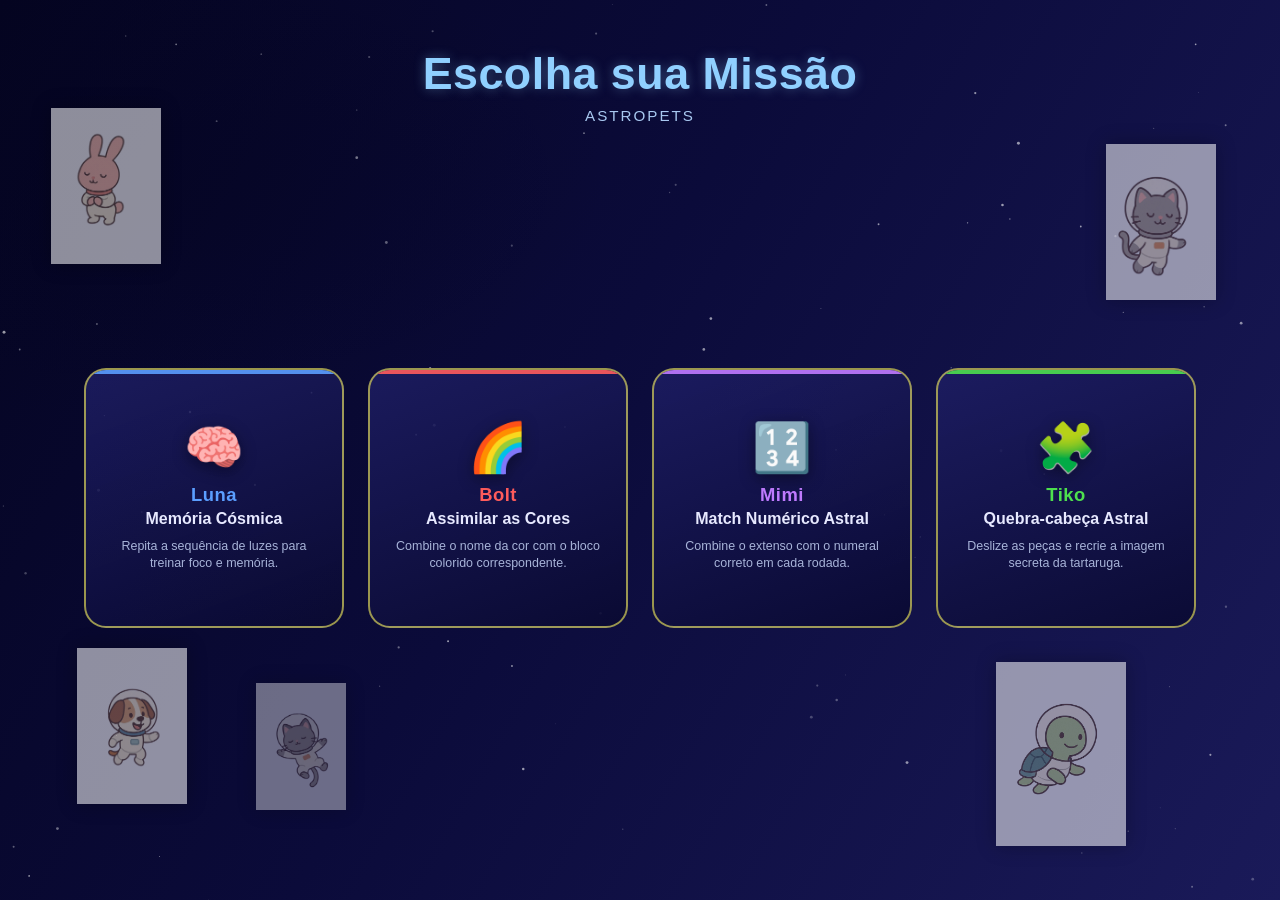
==== commit 1e9a1066: "Update missao.html" ====
--- a/missao.html
+++ b/missao.html
@@ -504,4 +504,761 @@
         padding: 18px 14px;
       }
       .modal-content { padding: 28px 18px 24px; }
-      .planet { width: 72
+      .planet { width: 72px; height: 72px; font-size: 2rem; min-width: 72px; min-height: 72px; }
+      .planets-grid { gap: 10px; }
+      .puzzle-grid { width: 260px; height: 260px; }
+      .floating-pet { width: 70px; opacity: 0.4; }
+      .match-item { min-width: 66px; padding: 12px 14px; font-size: 0.9rem; }
+      .color-block-item { min-width: 66px; height: 48px; }
+    }
+
+    /* ============================================ */
+    /* ACESSIBILIDADE: REDUÇÃO DE MOVIMENTO         */
+    /* ============================================ */
+    @media (prefers-reduced-motion: reduce) {
+      .floating-pet { animation: none !important; }
+      .planet.highlight { transform: none; }
+      .mission-square { transition: none; }
+      * { scroll-behavior: auto !important; }
+    }
+  </style>
+</head>
+<body>
+  <canvas id="stars"></canvas>
+
+  <img src="luna.png" alt="" class="floating-pet" id="pet-luna-float">
+  <img src="Bolt.png" alt="" class="floating-pet" id="pet-bolt-float">
+  <img src="mimi.png" alt="" class="floating-pet" id="pet-mimi-float">
+  <img src="tiko.png" alt="" class="floating-pet" id="pet-tiko-float">
+  <img src="pet-extra.png" alt="" class="floating-pet" id="pet-placeholder-float">
+
+  <header class="page-header">
+    <h1 class="page-title">Escolha sua Missão</h1>
+    <div class="page-subtitle">AstroPets</div>
+  </header>
+
+  <div class="mission-grid">
+
+    <div class="mission-square" id="mission-luna" tabindex="0" role="button" onclick="openGame('luna')" onkeydown="if(event.key==='Enter'||event.key===' ')openGame('luna')">
+      <div class="mission-emoji">🧠</div>
+      <div class="pet-name">Luna</div>
+      <div class="mission-name">Memória Cósmica</div>
+      <div class="mission-description">Repita a sequência de luzes para treinar foco e memória.</div>
+    </div>
+
+    <div class="mission-square" id="mission-bolt" tabindex="0" role="button" onclick="openGame('bolt')" onkeydown="if(event.key==='Enter'||event.key===' ')openGame('bolt')">
+      <div class="mission-emoji">🌈</div>
+      <div class="pet-name">Bolt</div>
+      <div class="mission-name">Assimilar as Cores</div>
+      <div class="mission-description">Combine o nome da cor com o bloco colorido correspondente.</div>
+    </div>
+
+    <div class="mission-square" id="mission-mimi" tabindex="0" role="button" onclick="openGame('mimi')" onkeydown="if(event.key==='Enter'||event.key===' ')openGame('mimi')">
+      <div class="mission-emoji">🔢</div>
+      <div class="pet-name">Mimi</div>
+      <div class="mission-name">Match Numérico Astral</div>
+      <div class="mission-description">Combine o extenso com o numeral correto em cada rodada.</div>
+    </div>
+
+    <div class="mission-square" id="mission-tiko" tabindex="0" role="button" onclick="openGame('tiko')" onkeydown="if(event.key==='Enter'||event.key===' ')openGame('tiko')">
+      <div class="mission-emoji">🧩</div>
+      <div class="pet-name">Tiko</div>
+      <div class="mission-name">Quebra-cabeça Astral</div>
+      <div class="mission-description">Deslize as peças e recrie a imagem secreta da tartaruga.</div>
+    </div>
+
+  </div>
+
+  <!-- LUNA -->
+  <div id="lunaGameModal" class="modal-overlay" role="dialog" aria-modal="true" aria-labelledby="luna-title">
+    <div class="modal-content">
+      <button class="close-button" onclick="closeGame('luna')" aria-label="Fechar missão da Luna">&times;</button>
+      <h2 id="luna-title">Missão: Memória Cósmica da Luna</h2>
+      <p>Observe a sequência de luzes e clique nas luas na ordem correta.</p>
+
+      <div class="planets-grid" id="planets-grid">
+        <button class="planet" id="p1" aria-label="Lua">🌙</button>
+        <button class="planet" id="p2" aria-label="Coração">💕</button>
+        <button class="planet" id="p3" aria-label="Olhos de coração">😍</button>
+        <button class="planet" id="p4" aria-label="Carinha piscando">😜</button>
+      </div>
+
+      <div id="feedback-memoria" class="game-feedback" aria-live="polite" aria-atomic="true">Clique em "Começar" para ver a sequência.</div>
+      
+      <div id="luna-controls">
+        <button class="game-action-button" id="btn-luna-start" onclick="iniciarMemoria()">Começar</button>
+      </div>
+    </div>
+  </div>
+
+  <!-- BOLT -->
+  <div id="boltGameModal" class="modal-overlay" role="dialog" aria-modal="true" aria-labelledby="bolt-title">
+    <div class="modal-content">
+      <button class="close-button" onclick="closeGame('bolt')" aria-label="Fechar missão do Bolt">&times;</button>
+      <h2 id="bolt-title">Missão: Assimilar as Cores do Bolt</h2>
+
+      <div class="game-feedback" id="bolt-feedback" aria-live="polite" aria-atomic="true">Clique no nome da cor e depois no bloco colorido correspondente.</div>
+
+      <div class="match-container">
+        <div class="match-grid" id="bolt-match-grid">
+          <div class="row" id="color-name-row"></div>
+          <div class="row" id="color-block-row"></div>
+        </div>
+      </div>
+
+      <div id="bolt-game-controls">
+        <button class="game-action-button" onclick="startBoltGame()">Iniciar Jogo</button>
+      </div>
+    </div>
+  </div>
+
+  <!-- MIMI -->
+  <div id="mimiGameModal" class="modal-overlay" role="dialog" aria-modal="true" aria-labelledby="mimi-title">
+    <div class="modal-content">
+      <button class="close-button" onclick="closeGame('mimi')" aria-label="Fechar missão da Mimi">&times;</button>
+      <h2 id="mimi-title">Missão: Match Numérico Astral</h2>
+
+      <div class="game-feedback" id="mimi-feedback" aria-live="polite" aria-atomic="true">Clique no número por extenso e depois no numeral correto.</div>
+
+      <div class="match-container">
+        <div class="match-grid" id="match-grid">
+          <div class="row" id="extenso-row"></div>
+          <div class="row" id="numeral-row"></div>
+        </div>
+      </div>
+
+      <div id="mimi-game-info">
+        Nível: <span id="mimi-level">1 (1-10)</span>
+      </div>
+
+      <div id="mimi-game-controls">
+        <button class="game-action-button" onclick="startMimiGame()">Iniciar Nível</button>
+      </div>
+    </div>
+  </div>
+
+  <!-- TIKO -->
+  <div id="tikoGameModal" class="modal-overlay" role="dialog" aria-modal="true" aria-labelledby="tiko-title">
+    <div class="modal-content">
+      <button class="close-button" onclick="closeGame('tiko')" aria-label="Fechar missão do Tiko">&times;</button>
+      <h2 id="tiko-title">Missão: Quebra-cabeça Astral do Tiko</h2>
+
+      <div class="game-feedback" id="tiko-feedback" aria-live="polite" aria-atomic="true">Reorganize as peças para formar a imagem completa.</div>
+
+      <div class="puzzle-wrapper">
+        <div class="puzzle-grid" id="tiko-puzzle-grid"></div>
+      </div>
+
+      <div id="tiko-game-controls">
+        <button class="game-action-button" onclick="startTikoGame()">Iniciar Quebra-cabeça</button>
+      </div>
+    </div>
+  </div>
+
+  <script>
+    /* ============================================ */
+    /* UTILITÁRIOS                                  */
+    /* ============================================ */
+    function delay(ms) {
+      return new Promise(resolve => setTimeout(resolve, ms));
+    }
+
+    function openGame(petId) {
+      const map = {
+        luna: ['lunaGameModal', resetLunaGame],
+        bolt: ['boltGameModal', resetBoltGame],
+        mimi: ['mimiGameModal', resetMimiGame],
+        tiko: ['tikoGameModal', resetTikoGame]
+      };
+      const [modalId, reset] = map[petId];
+      document.getElementById(modalId).classList.add('active');
+      reset();
+    }
+
+    function closeGame(petId) {
+      const map = {
+        luna: ['lunaGameModal', resetLunaGame],
+        bolt: ['boltGameModal', resetBoltGame],
+        mimi: ['mimiGameModal', resetMimiGame],
+        tiko: ['tikoGameModal', resetTikoGame]
+      };
+      const [modalId, reset] = map[petId];
+      document.getElementById(modalId).classList.remove('active');
+      reset();
+    }
+
+    /* ============================================ */
+    /* LUNA (JOGO DA MEMÓRIA CORRIGIDO)             */
+    /* ============================================ */
+    const planetElements = document.querySelectorAll('#planets-grid .planet');
+    const feedbackMemoria = document.getElementById('feedback-memoria');
+    const btnLunaStart = document.getElementById('btn-luna-start');
+    
+    let sequence = [];
+    let playerSequence = [];
+    let isPlayerTurn = false;
+    let isShowingSequence = false;
+    let gameActive = false;
+
+    const PLANET_EMOJI = { p1: '🌙', p2: '💕', p3: '😍', p4: '😜' };
+
+    function resetLunaGame() {
+      sequence = [];
+      playerSequence = [];
+      isPlayerTurn = false;
+      isShowingSequence = false;
+      gameActive = false;
+      feedbackMemoria.textContent = 'Clique em "Começar" para ver a sequência.';
+      feedbackMemoria.className = 'game-feedback';
+      btnLunaStart.textContent = 'Começar';
+      btnLunaStart.disabled = false;
+      planetElements.forEach(p => p.classList.remove('error', 'highlight', 'turn-active'));
+    }
+
+    async function tocarSequencia() {
+      isShowingSequence = true;
+      isPlayerTurn = false;
+      feedbackMemoria.textContent = `👀 Observe com atenção... (${sequence.length} ${sequence.length === 1 ? 'passo' : 'passos'})`;
+      feedbackMemoria.className = 'game-feedback observing';
+
+      await delay(600);
+
+      for (let i = 0; i < sequence.length; i++) {
+        const planet = document.getElementById(sequence[i]);
+        planet.classList.add('highlight');
+        await delay(700);
+        planet.classList.remove('highlight');
+        await delay(400);
+      }
+
+      isShowingSequence = false;
+      isPlayerTurn = true;
+      feedbackMemoria.textContent = '👉 Sua vez! Repita a sequência na mesma ordem.';
+      feedbackMemoria.className = 'game-feedback your-turn';
+      planetElements.forEach(p => p.classList.add('turn-active'));
+    }
+
+    async function iniciarMemoria() {
+      if (isShowingSequence || isPlayerTurn) return;
+      
+      if (!gameActive) {
+        gameActive = true;
+        sequence = [];
+        btnLunaStart.textContent = 'Próximo Nível';
+        btnLunaStart.disabled = true;
+      }
+
+      playerSequence = [];
+      feedbackMemoria.textContent = 'Preparando...';
+      feedbackMemoria.className = 'game-feedback';
+      await delay(500);
+
+      const idx = Math.floor(Math.random() * 4);
+      sequence.push(planetElements[idx].id);
+      
+      await tocarSequencia();
+    }
+
+    planetElements.forEach(planet => {
+      planet.addEventListener('click', async (e) => {
+        if (!isPlayerTurn) return;
+        const clickedId = e.currentTarget.id;
+        playerSequence.push(clickedId);
+
+        e.currentTarget.classList.add('highlight');
+        setTimeout(() => e.currentTarget.classList.remove('highlight'), 250);
+
+        const currentStep = playerSequence.length - 1;
+
+        if (clickedId !== sequence[currentStep]) {
+          isPlayerTurn = false;
+          planetElements.forEach(p => p.classList.remove('turn-active'));
+          e.currentTarget.classList.add('error');
+          
+          const sequenciaCorreta = sequence.map(id => PLANET_EMOJI[id]).join(' → ');
+          feedbackMemoria.textContent = `❌ Quase! A sequência correta era: ${sequenciaCorreta}. Clique em "Tentar Novamente" para recomeçar.`;
+          feedbackMemoria.className = 'game-feedback error';
+          
+          setTimeout(() => e.currentTarget.classList.remove('error'), 1000);
+          
+          sequence = [];
+          playerSequence = [];
+          gameActive = false;
+          btnLunaStart.textContent = 'Tentar Novamente';
+          btnLunaStart.disabled = false;
+          return;
+        }
+
+        if (playerSequence.length === sequence.length) {
+          isPlayerTurn = false;
+          planetElements.forEach(p => p.classList.remove('turn-active'));
+          feedbackMemoria.textContent = `✅ Muito bem! Você completou ${sequence.length} ${sequence.length === 1 ? 'passo' : 'passos'}!`;
+          feedbackMemoria.className = 'game-feedback success';
+          playerSequence = [];
+          
+          btnLunaStart.disabled = false;
+          btnLunaStart.textContent = 'Próximo Nível';
+        }
+      });
+    });
+
+    /* ============================================ */
+    /* BOLT                                         */
+    /* ============================================ */
+    const colorNameRow = document.getElementById('color-name-row');
+    const colorBlockRow = document.getElementById('color-block-row');
+    const boltFeedback = document.getElementById('bolt-feedback');
+    let boltMatchesCompleted = 0;
+    let boltSelectedElement = null;
+    let boltTypeSelected = null;
+
+    const COLORS_MAP = [
+      { name: "LARANJA",  hex: "#FF6A00" },
+      { name: "AZUL",     hex: "#0055FF" },
+      { name: "VERMELHO", hex: "#E60012" },
+      { name: "AMARELO",  hex: "#FFD700" },
+      { name: "VERDE",    hex: "#00A32E" },
+      { name: "ROSA",     hex: "#FF1493" },
+      { name: "MARROM",   hex: "#7A3E17" },
+      { name: "ROXO",     hex: "#7A00CC" }
+    ];
+
+    function generateBoltGame() {
+      boltMatchesCompleted = 0;
+      colorNameRow.innerHTML = '';
+      colorBlockRow.innerHTML = '';
+      boltSelectedElement = null;
+      boltTypeSelected = null;
+      boltFeedback.textContent = 'Clique no nome da cor e depois no bloco colorido correspondente.';
+      boltFeedback.className = 'game-feedback';
+
+      const shuffledNames = [...COLORS_MAP].sort(() => Math.random() - 0.5);
+      const shuffledBlocks = [...COLORS_MAP].sort(() => Math.random() - 0.5);
+
+      shuffledNames.forEach(color => {
+        const btn = document.createElement('button');
+        btn.classList.add('match-item', 'color-name-item');
+        btn.textContent = color.name;
+        btn.dataset.value = color.name;
+        btn.dataset.type = 'name';
+        btn.addEventListener('click', handleBoltClick);
+        colorNameRow.appendChild(btn);
+      });
+
+      shuffledBlocks.forEach(color => {
+        const btn = document.createElement('button');
+        btn.classList.add('match-item', 'color-block-item');
+        btn.style.backgroundColor = color.hex;
+        btn.dataset.value = color.name;
+        btn.dataset.type = 'block';
+        btn.setAttribute('aria-label', `Bloco da cor ${color.name.toLowerCase()}`);
+        btn.addEventListener('click', handleBoltClick);
+        colorBlockRow.appendChild(btn);
+      });
+    }
+
+    function startBoltGame() {
+      generateBoltGame();
+      document.querySelector('#bolt-game-controls button').textContent = 'Reiniciar Jogo';
+    }
+
+    function resetBoltGame() {
+      generateBoltGame();
+      boltFeedback.textContent = "Clique em 'Iniciar Jogo' para começar.";
+      boltFeedback.className = 'game-feedback';
+      document.querySelector('#bolt-game-controls button').textContent = 'Iniciar Jogo';
+    }
+
+    function checkBoltWin() {
+      if (boltMatchesCompleted === COLORS_MAP.length) {
+        boltFeedback.textContent = '🎉 Parabéns! Todas as cores foram assimiladas!';
+        boltFeedback.className = 'game-feedback success';
+      }
+    }
+
+    function handleBoltClick(event) {
+      const el = event.currentTarget;
+      if (el.classList.contains('matched')) return;
+      const value = el.dataset.value;
+      const type = el.dataset.type;
+
+      if (!boltSelectedElement) {
+        el.classList.add('selected');
+        boltSelectedElement = el;
+        boltTypeSelected = type;
+        boltFeedback.textContent = `Selecionado: ${value}. Agora clique no correspondente.`;
+        boltFeedback.className = 'game-feedback your-turn';
+        return;
+      }
+
+      if (boltSelectedElement === el) {
+        el.classList.remove('selected');
+        boltSelectedElement = null;
+        boltTypeSelected = null;
+        boltFeedback.textContent = 'Seleção cancelada.';
+        boltFeedback.className = 'game-feedback';
+        return;
+      }
+
+      if (type === boltTypeSelected) {
+        boltFeedback.textContent = '❌ Escolha um nome E um bloco de cor.';
+        boltFeedback.className = 'game-feedback error';
+        setTimeout(() => {
+          boltFeedback.className = 'game-feedback';
+          boltFeedback.textContent = 'Escolha um nome e depois uma cor.';
+        }, 1500);
+        return;
+      }
+
+      if (value === boltSelectedElement.dataset.value) {
+        boltFeedback.textContent = `✅ Acerto! ${value} combinado.`;
+        boltFeedback.className = 'game-feedback success';
+        el.classList.add('matched');
+        boltSelectedElement.classList.add('matched');
+        boltSelectedElement.classList.remove('selected');
+        boltSelectedElement = null;
+        boltTypeSelected = null;
+        boltMatchesCompleted++;
+        checkBoltWin();
+      } else {
+        boltFeedback.textContent = `❌ Erro! Não é a cor de ${boltSelectedElement.dataset.value}.`;
+        boltFeedback.className = 'game-feedback error';
+        boltSelectedElement.classList.remove('selected');
+        boltSelectedElement = null;
+        boltTypeSelected = null;
+        setTimeout(() => {
+          boltFeedback.className = 'game-feedback';
+          boltFeedback.textContent = `Tente novamente. ${COLORS_MAP.length - boltMatchesCompleted} pares restantes.`;
+        }, 2000);
+      }
+    }
+
+    /* ============================================ */
+    /* MIMI                                         */
+    /* ============================================ */
+    const extensoRow = document.getElementById('extenso-row');
+    const numeralRow = document.getElementById('numeral-row');
+    const mimiFeedback = document.getElementById('mimi-feedback');
+    const mimiLevelDisplay = document.getElementById('mimi-level');
+    let mimiCurrentLevel = 1;
+    let mimiMatchesCompleted = 0;
+    let mimiSelectedElement = null;
+    let mimiTypeSelected = null;
+
+    const NUMBERS_MAP = {
+      1: "UM", 2: "DOIS", 3: "TRÊS", 4: "QUATRO", 5: "CINCO",
+      6: "SEIS", 7: "SETE", 8: "OITO", 9: "NOVE", 10: "DEZ",
+      11: "ONZE", 12: "DOZE", 13: "TREZE", 14: "QUATORZE", 15: "QUINZE",
+      16: "DEZESSEIS", 17: "DEZESSETE", 18: "DEZOITO", 19: "DEZENOVE", 20: "VINTE"
+    };
+
+    function generateMimiGame() {
+      const start = mimiCurrentLevel === 1 ? 1 : 11;
+      const end = mimiCurrentLevel === 1 ? 10 : 20;
+      const rangeText = mimiCurrentLevel === 1 ? '(1-10)' : '(11-20)';
+
+      mimiLevelDisplay.textContent = `${mimiCurrentLevel} ${rangeText}`;
+      mimiMatchesCompleted = 0;
+      extensoRow.innerHTML = '';
+      numeralRow.innerHTML = '';
+      mimiSelectedElement = null;
+      mimiTypeSelected = null;
+      mimiFeedback.textContent = 'Clique no número por extenso e depois no numeral correto.';
+      mimiFeedback.className = 'game-feedback';
+
+      const nums = [];
+      for (let i = start; i <= end; i++) nums.push(i);
+
+      const shuffledN = [...nums].sort(() => Math.random() - 0.5);
+      const shuffledE = [...nums].sort(() => Math.random() - 0.5);
+
+      shuffledE.forEach(n => {
+        const btn = document.createElement('button');
+        btn.classList.add('match-item', 'extenso-item');
+        btn.textContent = NUMBERS_MAP[n];
+        btn.dataset.value = n;
+        btn.dataset.type = 'extenso';
+        btn.addEventListener('click', handleMimiClick);
+        extensoRow.appendChild(btn);
+      });
+      shuffledN.forEach(n => {
+        const btn = document.createElement('button');
+        btn.classList.add('match-item', 'numeral-item');
+        btn.textContent = n;
+        btn.dataset.value = n;
+        btn.dataset.type = 'numeral';
+        btn.addEventListener('click', handleMimiClick);
+        numeralRow.appendChild(btn);
+      });
+    }
+
+    function startMimiGame() {
+      generateMimiGame();
+      document.querySelector('#mimi-game-controls button').textContent = 'Reiniciar Nível';
+    }
+
+    function resetMimiGame() {
+      mimiCurrentLevel = 1;
+      generateMimiGame();
+      mimiFeedback.textContent = "Clique em 'Iniciar Nível' para começar.";
+      mimiFeedback.className = 'game-feedback';
+      document.querySelector('#mimi-game-controls button').textContent = 'Iniciar Nível';
+    }
+
+    function checkMimiWin() {
+      if (mimiMatchesCompleted === 10) {
+        if (mimiCurrentLevel === 1) {
+          mimiFeedback.textContent = '🎉 Nível 1 completo! Próximo nível (11-20)...';
+          mimiFeedback.className = 'game-feedback success';
+          mimiCurrentLevel = 2;
+          setTimeout(startMimiGame, 2500);
+        } else {
+          mimiFeedback.textContent = '🏆 Parabéns! Todos os níveis concluídos!';
+          mimiFeedback.className = 'game-feedback success';
+          document.querySelector('#mimi-game-controls button').textContent = 'Jogar Novamente';
+          mimiCurrentLevel = 1;
+        }
+      }
+    }
+
+    function handleMimiClick(event) {
+      const el = event.currentTarget;
+      if (el.classList.contains('matched')) return;
+      const value = parseInt(el.dataset.value);
+      const type = el.dataset.type;
+
+      if (!mimiSelectedElement) {
+        el.classList.add('selected');
+        mimiSelectedElement = el;
+        mimiTypeSelected = type;
+        mimiFeedback.textContent = `Selecionado: ${el.textContent}. Agora clique no correspondente.`;
+        mimiFeedback.className = 'game-feedback your-turn';
+        return;
+      }
+      if (mimiSelectedElement === el) {
+        el.classList.remove('selected');
+        mimiSelectedElement = null;
+        mimiTypeSelected = null;
+        mimiFeedback.textContent = 'Seleção cancelada.';
+        mimiFeedback.className = 'game-feedback';
+        return;
+      }
+      if (type === mimiTypeSelected) {
+        mimiFeedback.textContent = '❌ Escolha um extenso E um numeral.';
+        mimiFeedback.className = 'game-feedback error';
+        setTimeout(() => {
+          mimiFeedback.className = 'game-feedback';
+          mimiFeedback.textContent = 'Escolha um item de cada fileira.';
+        }, 1500);
+        return;
+      }
+
+      if (value === parseInt(mimiSelectedElement.dataset.value)) {
+        mimiFeedback.textContent = `✅ Acerto! Número ${value} combinado.`;
+        mimiFeedback.className = 'game-feedback success';
+        el.classList.add('matched');
+        mimiSelectedElement.classList.add('matched');
+        mimiSelectedElement.classList.remove('selected');
+        mimiSelectedElement = null;
+        mimiTypeSelected = null;
+        mimiMatchesCompleted++;
+        checkMimiWin();
+      } else {
+        mimiFeedback.textContent = `❌ Erro! ${mimiSelectedElement.textContent} não é ${el.textContent}.`;
+        mimiFeedback.className = 'game-feedback error';
+        mimiSelectedElement.classList.remove('selected');
+        mimiSelectedElement = null;
+        mimiTypeSelected = null;
+        setTimeout(() => {
+          mimiFeedback.className = 'game-feedback';
+          mimiFeedback.textContent = `Tente novamente. ${10 - mimiMatchesCompleted} pares restantes.`;
+        }, 2000);
+      }
+    }
+
+    /* ============================================ */
+    /* TIKO                                         */
+    /* ============================================ */
+    const TILE_COUNT = 9;
+    const GRID_SIZE = 3;
+    const TIKO_FEEDBACK = document.getElementById('tiko-feedback');
+    const TIKO_GRID = document.getElementById('tiko-puzzle-grid');
+    let puzzleState = [];
+    let isTikoGameRunning = false;
+
+    function getTilePosition(index) {
+      const row = Math.floor(index / GRID_SIZE);
+      const col = index % GRID_SIZE;
+      const x = (col / (GRID_SIZE - 1)) * 100;
+      const y = (row / (GRID_SIZE - 1)) * 100;
+      return `${x}% ${y}%`;
+    }
+
+    function createTikoTile(index, value) {
+      const tile = document.createElement('button');
+      tile.classList.add('puzzle-tile');
+      tile.dataset.value = value;
+      tile.dataset.index = index;
+      if (value === TILE_COUNT) {
+        tile.classList.add('empty');
+        tile.setAttribute('aria-label', 'Espaço vazio');
+      } else {
+        tile.style.backgroundPosition = getTilePosition(value - 1);
+        tile.setAttribute('aria-label', `Peça ${value}`);
+        tile.addEventListener('click', handleTikoClick);
+      }
+      return tile;
+    }
+
+    function renderTikoPuzzle() {
+      TIKO_GRID.innerHTML = '';
+      puzzleState.forEach((value, index) => {
+        TIKO_GRID.appendChild(createTikoTile(index, value));
+      });
+    }
+
+    function shufflePuzzle(array) {
+      let a = [...array];
+      for (let i = a.length - 1; i > 0; i--) {
+        const j = Math.floor(Math.random() * (i + 1));
+        [a[i], a[j]] = [a[j], a[i]];
+      }
+      let inv = 0;
+      for (let i = 0; i < TILE_COUNT; i++)
+        for (let j = i + 1; j < TILE_COUNT; j++)
+          if (a[i] !== TILE_COUNT && a[j] !== TILE_COUNT && a[i] > a[j]) inv++;
+      if (inv % 2 !== 0) {
+        for (let i = 0; i < TILE_COUNT - 1; i++) {
+          if (a[i] !== TILE_COUNT && a[i + 1] !== TILE_COUNT) {
+            [a[i], a[i + 1]] = [a[i + 1], a[i]];
+            break;
+          }
+        }
+      }
+      return a;
+    }
+
+    function isSolved(state) {
+      for (let i = 0; i < TILE_COUNT; i++) if (state[i] !== i + 1) return false;
+      return true;
+    }
+
+    function startTikoGame() {
+      const solved = Array.from({ length: TILE_COUNT }, (_, i) => i + 1);
+      do { puzzleState = shufflePuzzle(solved); } while (isSolved(puzzleState));
+      renderTikoPuzzle();
+      isTikoGameRunning = true;
+      TIKO_FEEDBACK.textContent = 'Clique nas peças adjacentes ao espaço vazio para movê-las.';
+      TIKO_FEEDBACK.className = 'game-feedback your-turn';
+      document.querySelector('#tiko-game-controls button').textContent = 'Reiniciar Quebra-cabeça';
+    }
+
+    function resetTikoGame() {
+      TIKO_GRID.innerHTML = '';
+      puzzleState = [];
+      isTikoGameRunning = false;
+      TIKO_FEEDBACK.textContent = "Clique em 'Iniciar Quebra-cabeça' para embaralhar as peças.";
+      TIKO_FEEDBACK.className = 'game-feedback';
+      document.querySelector('#tiko-game-controls button').textContent = 'Iniciar Quebra-cabeça';
+    }
+
+    function getAdjacentIndexes(index) {
+      const row = Math.floor(index / GRID_SIZE);
+      const col = index % GRID_SIZE;
+      const adj = [];
+      if (row > 0) adj.push(index - GRID_SIZE);
+      if (row < GRID_SIZE - 1) adj.push(index + GRID_SIZE);
+      if (col > 0) adj.push(index - 1);
+      if (col < GRID_SIZE - 1) adj.push(index + 1);
+      return adj;
+    }
+
+    function checkTikoWin() {
+      for (let i = 0; i < TILE_COUNT; i++) if (puzzleState[i] !== i + 1) return false;
+      return true;
+    }
+
+    function handleTikoClick(event) {
+      if (!isTikoGameRunning) return;
+      const tile = event.currentTarget;
+      const idx = parseInt(tile.dataset.index);
+      const emptyIdx = puzzleState.indexOf(TILE_COUNT);
+      const adj = getAdjacentIndexes(emptyIdx);
+
+      if (adj.includes(idx)) {
+        [puzzleState[idx], puzzleState[emptyIdx]] = [puzzleState[emptyIdx], puzzleState[idx]];
+        renderTikoPuzzle();
+
+        if (checkTikoWin()) {
+          isTikoGameRunning = false;
+          TIKO_FEEDBACK.textContent = '🏆 Missão Completa! Tiko está feliz com a imagem restaurada!';
+          TIKO_FEEDBACK.className = 'game-feedback success';
+          const finalTile = TIKO_GRID.querySelector(`[data-value="${TILE_COUNT}"]`);
+          if (finalTile) {
+            finalTile.classList.remove('empty');
+            finalTile.style.backgroundImage = "url('tiko_puzzle_image.png')";
+            finalTile.style.backgroundSize = '300% 300%';
+            finalTile.style.backgroundPosition = getTilePosition(TILE_COUNT - 1);
+            TIKO_GRID.querySelectorAll('.puzzle-tile').forEach(t => t.removeEventListener('click', handleTikoClick));
+          }
+        } else {
+          TIKO_FEEDBACK.textContent = 'Movimento realizado. Continue!';
+          TIKO_FEEDBACK.className = 'game-feedback';
+        }
+      } else {
+        TIKO_FEEDBACK.textContent = '❌ Clique em uma peça adjacente ao espaço vazio.';
+        TIKO_FEEDBACK.className = 'game-feedback error';
+        setTimeout(() => { 
+          if (isTikoGameRunning) {
+            TIKO_FEEDBACK.textContent = 'Continue a missão!';
+            TIKO_FEEDBACK.className = 'game-feedback';
+          }
+        }, 1500);
+      }
+    }
+
+    /* ============================================ */
+    /* ESTRELAS DE FUNDO                            */
+    /* ============================================ */
+    const canvas = document.getElementById('stars');
+    const ctx = canvas.getContext('2d');
+    let stars = [];
+
+    function resizeCanvas() {
+      canvas.width = window.innerWidth;
+      canvas.height = window.innerHeight;
+      stars = Array.from({ length: 90 }, () => ({
+        x: Math.random() * canvas.width,
+        y: Math.random() * canvas.height,
+        r: Math.random() * 1.2 + 0.3,
+        o: Math.random()
+      }));
+    }
+    
+    window.addEventListener('resize', resizeCanvas);
+    resizeCanvas();
+
+    const reduzirMovimento = window.matchMedia('(prefers-reduced-motion: reduce)').matches;
+
+    function drawStars() {
+      ctx.clearRect(0, 0, canvas.width, canvas.height);
+      for (const s of stars) {
+        ctx.beginPath();
+        ctx.arc(s.x, s.y, s.r, 0, Math.PI * 2);
+        const alpha = reduzirMovimento ? 0.85 : 0.7 + 0.3 * Math.sin(Date.now() / 1500 + s.o * 6.28);
+        ctx.fillStyle = `rgba(255,255,255,${alpha})`;
+        ctx.fill();
+      }
+      requestAnimationFrame(drawStars);
+    }
+    drawStars();
+  </script>
+  <script>
+    if ('serviceWorker' in navigator) {
+      window.addEventListener('load', () => {
+        navigator.serviceWorker.register('sw.js').catch(() => {});
+      });
+    }
+  </script>
+</body>
+</html>
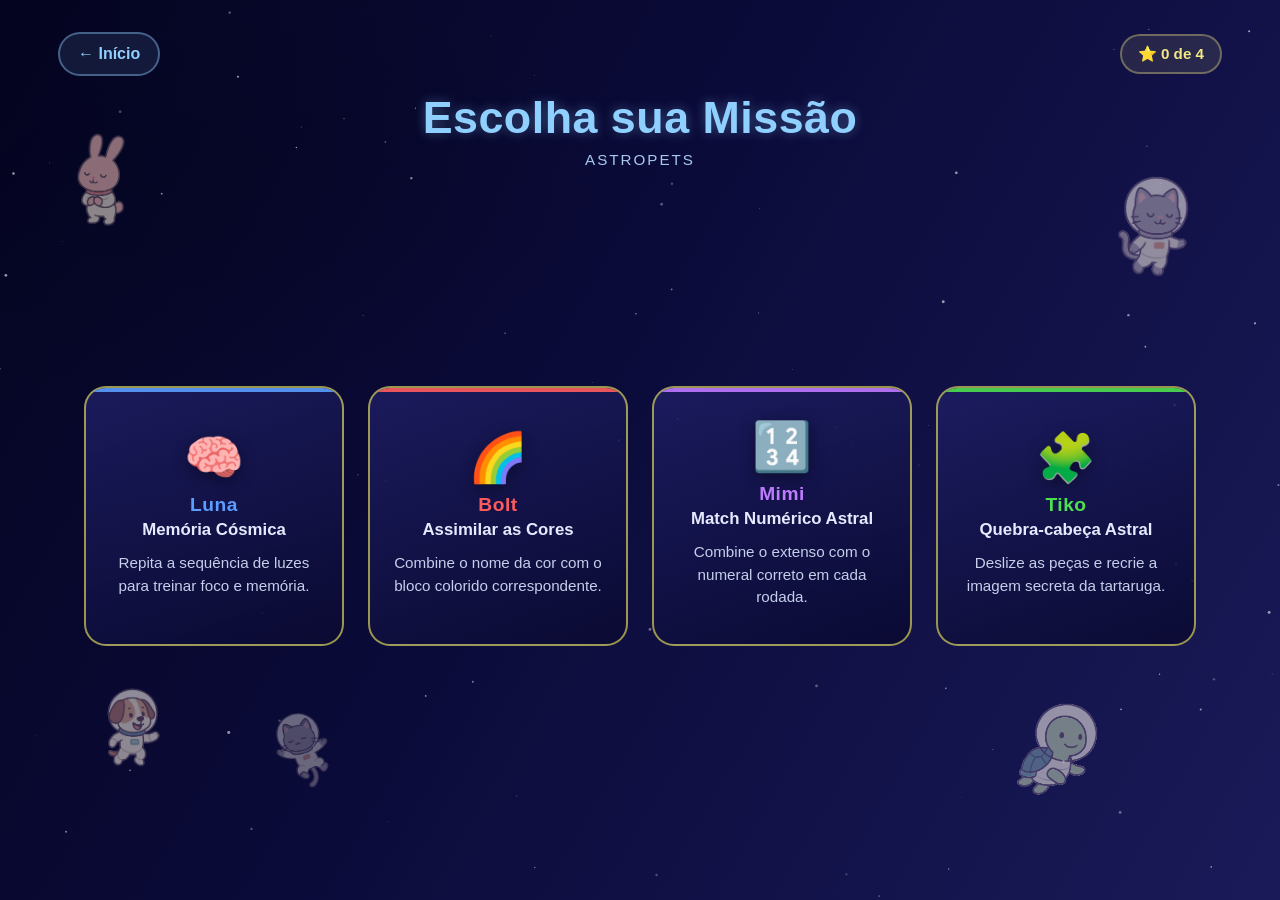
==== commit 0788eae7: "Update missao.html" ====
--- a/missao.html
+++ b/missao.html
@@ -13,8 +13,30 @@
   <title>AstroPets - Escolha sua Missão</title>
   <style>
     /* ============================================ */
-    /* RESET E BASE                                 */
-    /* ============================================ */
+    /* FONTE POPPINS EMBUTIDA (OFFLINE)             */
+    /* ============================================ */
+    @font-face {
+      font-family: 'Poppins';
+      font-style: normal;
+      font-weight: 400;
+      font-display: swap;
+      src: url('fonts/Poppins-Regular.woff2') format('woff2');
+    }
+    @font-face {
+      font-family: 'Poppins';
+      font-style: normal;
+      font-weight: 600;
+      font-display: swap;
+      src: url('fonts/Poppins-SemiBold.woff2') format('woff2');
+    }
+    @font-face {
+      font-family: 'Poppins';
+      font-style: normal;
+      font-weight: 700;
+      font-display: swap;
+      src: url('fonts/Poppins-Bold.woff2') format('woff2');
+    }
+
     * { box-sizing: border-box; margin: 0; padding: 0; }
     html, body { height: 100%; }
 
@@ -31,6 +53,9 @@
       align-items: center;
     }
 
+    /* Trava rolagem quando modal aberto */
+    body.modal-open { overflow: hidden; }
+
     #stars {
       position: fixed;
       inset: 0;
@@ -41,15 +66,67 @@
     }
 
     /* ============================================ */
-    /* HEADER / TÍTULO                              */
+    /* HEADER COM BOTÃO INÍCIO E PROGRESSO          */
     /* ============================================ */
     .page-header {
       position: relative;
       z-index: 1;
       text-align: center;
-      padding: 48px 20px 32px;
+      padding: 32px 20px 24px;
       width: 100%;
     }
+
+    .header-top {
+      display: flex;
+      align-items: center;
+      justify-content: space-between;
+      max-width: 1180px;
+      margin: 0 auto 16px;
+      padding: 0 8px;
+      gap: 12px;
+      flex-wrap: wrap;
+    }
+
+    .btn-inicio {
+      display: inline-flex;
+      align-items: center;
+      justify-content: center;
+      gap: 6px;
+      padding: 10px 18px;
+      min-height: 44px;
+      background: rgba(144, 208, 255, 0.1);
+      border: 2px solid rgba(144, 208, 255, 0.4);
+      border-radius: 50px;
+      color: #90d0ff;
+      font-weight: 600;
+      font-size: 1rem;
+      text-decoration: none;
+      transition: background 0.2s, border-color 0.2s, transform 0.15s;
+    }
+    .btn-inicio:hover {
+      background: rgba(144, 208, 255, 0.22);
+      border-color: #90d0ff;
+      transform: translateY(-1px);
+    }
+    .btn-inicio:focus-visible {
+      outline: 4px solid #f2e884;
+      outline-offset: 3px;
+    }
+
+    .progress-info {
+      display: inline-flex;
+      align-items: center;
+      gap: 6px;
+      padding: 8px 16px;
+      background: rgba(242, 232, 132, 0.1);
+      border: 2px solid rgba(242, 232, 132, 0.35);
+      border-radius: 50px;
+      color: #f2e884;
+      font-weight: 600;
+      font-size: 0.95rem;
+      min-height: 40px;
+    }
+
     .page-title {
       font-size: clamp(1.8rem, 4vw, 2.8rem);
       font-weight: 700;
@@ -86,7 +163,8 @@
       flex: 1 1 0;
       max-width: 260px;
       min-width: 200px;
-      aspect-ratio: 1 / 1;
+      aspect-ratio: auto;
+      min-height: 260px;
       background: linear-gradient(160deg, rgba(30, 30, 100, 0.85), rgba(10, 10, 50, 0.9));
       border: 2px solid rgba(230, 224, 91, 0.65);
       border-radius: 22px;
@@ -96,13 +174,11 @@
       align-items: center;
       text-align: center;
       cursor: pointer;
-      padding: 20px 14px;
+      padding: 24px 16px;
       transition: transform 0.25s ease, box-shadow 0.25s ease, border-color 0.25s ease;
       position: relative;
       overflow: hidden;
     }
-
-    /* Removida a animação infinita (float-mission) para reduzir estímulo visual */
 
     .mission-square::before {
       content: '';
@@ -138,23 +214,40 @@
       filter: drop-shadow(0 4px 8px rgba(0,0,0,0.4));
     }
     .pet-name {
-      font-size: 1.15rem;
+      font-size: 1.2rem;
       font-weight: 700;
       color: var(--accent, #e6e05b);
       letter-spacing: 0.5px;
       margin-bottom: 4px;
     }
     .mission-name {
-      font-size: 1rem;
+      font-size: 1.05rem;
       font-weight: 600;
       color: #e7e9ff;
-      margin-bottom: 10px;
+      margin-bottom: 12px;
     }
     .mission-description {
-      font-size: 0.78rem;
-      color: #a8b4d9;
-      line-height: 1.4;
+      font-size: 0.95rem;
+      color: #c5cfeb;
+      line-height: 1.5;
       padding: 0 4px;
+    }
+
+    /* Estrela de missão concluída no card */
+    .mission-star {
+      position: absolute;
+      top: 10px;
+      right: 12px;
+      font-size: 1.6rem;
+      filter: drop-shadow(0 0 8px rgba(242, 232, 132, 0.9));
+      display: none;
+      animation: star-pop 0.5s ease;
+    }
+    .mission-square.completed .mission-star { display: block; }
+    @keyframes star-pop {
+      0% { transform: scale(0) rotate(-45deg); }
+      70% { transform: scale(1.2) rotate(10deg); }
+      100% { transform: scale(1) rotate(0); }
     }
 
     /* ============================================ */
@@ -249,15 +342,18 @@
       transform: translateY(-2px);
       box-shadow: 0 10px 28px rgba(144, 208, 255, 0.45);
     }
-    .game-action-button:active {
-      transform: translateY(0);
-    }
+    .game-action-button:active { transform: translateY(0); }
     .game-action-button:focus-visible {
       outline: 4px solid #f2e884;
       outline-offset: 3px;
     }
-
-    /* CAIXA DE FEEDBACK (substitui o mimi-feedback solto) */
+    .game-action-button:disabled {
+      opacity: 0.4;
+      cursor: not-allowed;
+      transform: none;
+      box-shadow: none;
+    }
+
     .game-feedback {
       font-size: 1rem;
       font-weight: 500;
@@ -278,7 +374,7 @@
     .game-feedback.error { color: #ff9a9a; background: rgba(255, 154, 154, 0.1); border-color: rgba(255, 154, 154, 0.3); }
 
     /* ============================================ */
-    /* LUNA — LINHA ÚNICA DE LUAS                   */
+    /* LUNA — BOTÕES DE LUAS                        */
     /* ============================================ */
     .planets-grid {
       display: flex;
@@ -304,6 +400,7 @@
       user-select: none;
       min-height: 96px;
       min-width: 96px;
+      padding: 0;
     }
     .planet:hover {
       border-color: #90d0ff;
@@ -319,6 +416,11 @@
       box-shadow: 0 0 24px #90d0ff;
       transform: scale(1.08);
     }
+    .planet.correct-flash {
+      background: radial-gradient(circle at 30% 30%, #a8ffa8, #4ee04e);
+      border-color: #ffffff;
+      box-shadow: 0 0 28px #4ee04e;
+    }
     .planet.error {
       background: radial-gradient(circle at 30% 30%, #ff8a8a, #ff4444);
       border-color: #ffaaaa;
@@ -338,11 +440,7 @@
     /* BOLT e MIMI — LINHAS DE MATCH                */
     /* ============================================ */
     .match-container { margin: 8px 0; }
-    .match-grid {
-      display: flex;
-      flex-direction: column;
-      gap: 16px;
-    }
+    .match-grid { display: flex; flex-direction: column; gap: 16px; }
     .row {
       display: flex;
       flex-wrap: wrap;
@@ -384,6 +482,16 @@
       box-shadow: 0 0 18px rgba(242, 232, 132, 0.5);
       transform: translateY(-2px);
     }
+    .match-item.correct-flash {
+      background: rgba(126, 232, 126, 0.35);
+      border-color: #4ee04e;
+      box-shadow: 0 0 24px rgba(78, 224, 78, 0.7);
+    }
+    .match-item.error {
+      background: rgba(255, 154, 154, 0.25);
+      border-color: #ff9a9a;
+      animation: shake 0.4s;
+    }
     .match-item.matched {
       opacity: 0.22;
       cursor: default;
@@ -411,6 +519,69 @@
       color: #90d0ff;
       font-weight: 600;
     }
+
+    /* ============================================ */
+    /* MIMI — SELETOR DE NÍVEL (GRADE)              */
+    /* ============================================ */
+    .mimi-level-selector {
+      display: grid;
+      grid-template-columns: repeat(auto-fill, minmax(140px, 1fr));
+      gap: 12px;
+      margin: 16px auto 8px;
+      max-width: 640px;
+    }
+
+    .level-option {
+      padding: 14px 12px;
+      background: rgba(144, 208, 255, 0.08);
+      border: 2px solid rgba(144, 208, 255, 0.3);
+      border-radius: 14px;
+      cursor: pointer;
+      font-weight: 700;
+      font-size: 1rem;
+      color: #e7e9ff;
+      min-height: 64px;
+      display: flex;
+      flex-direction: column;
+      align-items: center;
+      justify-content: center;
+      gap: 2px;
+      transition: all 0.2s ease;
+      text-align: center;
+    }
+
+    .level-option .level-title {
+      font-size: 1.05rem;
+      color: #90d0ff;
+    }
+
+    .level-option .level-range {
+      font-size: 0.8rem;
+      color: #a8c8f0;
+      font-weight: 500;
+    }
+
+    .level-option:hover {
+      border-color: #90d0ff;
+      background: rgba(144, 208, 255, 0.18);
+      transform: translateY(-2px);
+    }
+
+    .level-option:focus-visible {
+      outline: 4px solid #f2e884;
+      outline-offset: 3px;
+    }
+
+    .level-option.selected {
+      border-color: #f2e884;
+      background: rgba(242, 232, 132, 0.18);
+      box-shadow: 0 0 18px rgba(242, 232, 132, 0.45);
+    }
+
+    .level-option.selected .level-title { color: #f2e884; }
+
+    .mimi-game-area { display: none; }
+    .mimi-game-area.active { display: block; }
 
     /* ============================================ */
     /* TIKO — QUEBRA-CABEÇA                         */
@@ -467,6 +638,7 @@
       opacity: 0.55;
       filter: drop-shadow(0 0 10px rgba(0,0,0,0.5));
       pointer-events: none;
+      mix-blend-mode: screen; /* suaviza fundo branco sobre azul */
     }
     #pet-luna-float { top: 12%; left: 4%; animation: float-pet-wide-1 14s ease-in-out infinite; }
     #pet-bolt-float { top: 72%; left: 6%; transform: scaleX(-1); animation: float-pet-wide-2 16s ease-in-out infinite; }
@@ -481,26 +653,121 @@
     @keyframes float-pet-wide-5 { 0%,100% { transform: translate(0,0); } 50% { transform: translate(8px,12px); } }
 
     /* ============================================ */
+    /* VITÓRIA — PAINEL                              */
+    /* ============================================ */
+    .victory-overlay {
+      position: fixed;
+      inset: 0;
+      background: rgba(2, 2, 20, 0.95);
+      backdrop-filter: blur(8px);
+      display: none;
+      justify-content: center;
+      align-items: center;
+      z-index: 200;
+      padding: 24px;
+    }
+    .victory-overlay.active { display: flex; }
+
+    .victory-panel {
+      background: linear-gradient(160deg, #1a1a5a 0%, #0a0a3a 100%);
+      padding: 40px 32px 32px;
+      border-radius: 26px;
+      width: 100%;
+      max-width: 460px;
+      text-align: center;
+      position: relative;
+      border: 3px solid #f2e884;
+      box-shadow: 0 20px 60px rgba(0, 0, 0, 0.8), 0 0 40px rgba(242, 232, 132, 0.3);
+      overflow: hidden;
+      animation: victory-appear 0.5s ease;
+    }
+    @keyframes victory-appear {
+      0% { transform: scale(0.7); opacity: 0; }
+      100% { transform: scale(1); opacity: 1; }
+    }
+
+    .victory-pet {
+      width: 140px;
+      height: auto;
+      margin: 0 auto 8px;
+      display: block;
+      filter: drop-shadow(0 0 20px rgba(242, 232, 132, 0.6));
+      animation: victory-bounce 1.2s ease-in-out infinite;
+      mix-blend-mode: screen;
+    }
+    @keyframes victory-bounce {
+      0%, 100% { transform: translateY(0) rotate(-2deg); }
+      50% { transform: translateY(-12px) rotate(2deg); }
+    }
+
+    /* Estrelas em CSS no fundo do painel */
+    .victory-stars {
+      position: absolute;
+      inset: 0;
+      pointer-events: none;
+      overflow: hidden;
+      z-index: 0;
+    }
+    .victory-stars span {
+      position: absolute;
+      font-size: 1.2rem;
+      opacity: 0;
+      animation: star-burst 2.4s ease-out infinite;
+    }
+    .victory-stars span:nth-child(1) { top: 10%; left: 10%; animation-delay: 0s; }
+    .victory-stars span:nth-child(2) { top: 20%; right: 15%; animation-delay: 0.3s; }
+    .victory-stars span:nth-child(3) { bottom: 25%; left: 18%; animation-delay: 0.6s; }
+    .victory-stars span:nth-child(4) { bottom: 15%; right: 12%; animation-delay: 0.9s; }
+    .victory-stars span:nth-child(5) { top: 45%; left: 5%; animation-delay: 1.2s; }
+    .victory-stars span:nth-child(6) { top: 40%; right: 6%; animation-delay: 1.5s; }
+    @keyframes star-burst {
+      0% { opacity: 0; transform: scale(0) rotate(0); }
+      20% { opacity: 1; transform: scale(1.2) rotate(45deg); }
+      60% { opacity: 1; transform: scale(1) rotate(90deg); }
+      100% { opacity: 0; transform: scale(0.5) rotate(180deg); }
+    }
+
+    .victory-title {
+      position: relative;
+      z-index: 1;
+      font-size: 1.8rem;
+      color: #f2e884;
+      font-weight: 700;
+      margin-bottom: 8px;
+      text-shadow: 0 0 16px rgba(242, 232, 132, 0.6);
+    }
+    .victory-message {
+      position: relative;
+      z-index: 1;
+      font-size: 1.05rem;
+      color: #c5cfeb;
+      margin-bottom: 24px;
+      line-height: 1.5;
+    }
+    .victory-buttons {
+      position: relative;
+      z-index: 1;
+      display: flex;
+      gap: 12px;
+      justify-content: center;
+      flex-wrap: wrap;
+    }
+
+    /* ============================================ */
     /* RESPONSIVO                                   */
     /* ============================================ */
     @media (max-width: 1080px) {
-      .mission-grid {
-        flex-wrap: wrap;
-        max-width: 720px;
-      }
-      .mission-square {
-        flex: 1 1 calc(50% - 24px);
-        max-width: none;
-      }
+      .mission-grid { flex-wrap: wrap; max-width: 720px; }
+      .mission-square { flex: 1 1 calc(50% - 24px); max-width: none; }
     }
 
     @media (max-width: 560px) {
-      .page-header { padding: 28px 16px 20px; }
+      .page-header { padding: 20px 16px 16px; }
+      .header-top { margin-bottom: 12px; }
       .mission-grid { gap: 16px; padding: 0 16px 40px; }
       .mission-square {
         flex: 1 1 100%;
-        aspect-ratio: auto;
-        min-height: 150px;
+        min-height: 200px;
         padding: 18px 14px;
       }
       .modal-content { padding: 28px 18px 24px; }
@@ -510,15 +777,19 @@
       .floating-pet { width: 70px; opacity: 0.4; }
       .match-item { min-width: 66px; padding: 12px 14px; font-size: 0.9rem; }
       .color-block-item { min-width: 66px; height: 48px; }
-    }
-
-    /* ============================================ */
-    /* ACESSIBILIDADE: REDUÇÃO DE MOVIMENTO         */
-    /* ============================================ */
+      .mimi-level-selector { grid-template-columns: repeat(2, 1fr); gap: 10px; }
+      .level-option { min-height: 58px; padding: 10px 8px; }
+      .victory-panel { padding: 30px 20px 24px; }
+      .victory-pet { width: 100px; }
+      .victory-title { font-size: 1.4rem; }
+    }
+
     @media (prefers-reduced-motion: reduce) {
       .floating-pet { animation: none !important; }
       .planet.highlight { transform: none; }
       .mission-square { transition: none; }
+      .victory-pet { animation: none !important; }
+      .victory-stars span { animation: none !important; opacity: 0.3; }
       * { scroll-behavior: auto !important; }
     }
   </style>
@@ -533,6 +804,10 @@
   <img src="pet-extra.png" alt="" class="floating-pet" id="pet-placeholder-float">
 
   <header class="page-header">
+    <div class="header-top">
+      <a href="index.html" class="btn-inicio" aria-label="Voltar ao início">← Início</a>
+      <div class="progress-info" id="progress-info" aria-live="polite">⭐ 0 de 4</div>
+    </div>
     <h1 class="page-title">Escolha sua Missão</h1>
     <div class="page-subtitle">AstroPets</div>
   </header>
@@ -540,6 +815,7 @@
   <div class="mission-grid">
 
     <div class="mission-square" id="mission-luna" tabindex="0" role="button" onclick="openGame('luna')" onkeydown="if(event.key==='Enter'||event.key===' ')openGame('luna')">
+      <span class="mission-star" aria-hidden="true">⭐</span>
       <div class="mission-emoji">🧠</div>
       <div class="pet-name">Luna</div>
       <div class="mission-name">Memória Cósmica</div>
@@ -547,6 +823,7 @@
     </div>
 
     <div class="mission-square" id="mission-bolt" tabindex="0" role="button" onclick="openGame('bolt')" onkeydown="if(event.key==='Enter'||event.key===' ')openGame('bolt')">
+      <span class="mission-star" aria-hidden="true">⭐</span>
       <div class="mission-emoji">🌈</div>
       <div class="pet-name">Bolt</div>
       <div class="mission-name">Assimilar as Cores</div>
@@ -554,6 +831,7 @@
     </div>
 
     <div class="mission-square" id="mission-mimi" tabindex="0" role="button" onclick="openGame('mimi')" onkeydown="if(event.key==='Enter'||event.key===' ')openGame('mimi')">
+      <span class="mission-star" aria-hidden="true">⭐</span>
       <div class="mission-emoji">🔢</div>
       <div class="pet-name">Mimi</div>
       <div class="mission-name">Match Numérico Astral</div>
@@ -561,6 +839,7 @@
     </div>
 
     <div class="mission-square" id="mission-tiko" tabindex="0" role="button" onclick="openGame('tiko')" onkeydown="if(event.key==='Enter'||event.key===' ')openGame('tiko')">
+      <span class="mission-star" aria-hidden="true">⭐</span>
       <div class="mission-emoji">🧩</div>
       <div class="pet-name">Tiko</div>
       <div class="mission-name">Quebra-cabeça Astral</div>
@@ -573,8 +852,8 @@
   <div id="lunaGameModal" class="modal-overlay" role="dialog" aria-modal="true" aria-labelledby="luna-title">
     <div class="modal-content">
       <button class="close-button" onclick="closeGame('luna')" aria-label="Fechar missão da Luna">&times;</button>
-      <h2 id="luna-title">Missão: Memória Cósmica da Luna</h2>
-      <p>Observe a sequência de luzes e clique nas luas na ordem correta.</p>
+      <h2 id="luna-title" tabindex="-1">Missão: Memória Cósmica da Luna</h2>
+      <p>Observe a sequência e repita na mesma ordem.</p>
 
       <div class="planets-grid" id="planets-grid">
         <button class="planet" id="p1" aria-label="Lua">🌙</button>
@@ -584,7 +863,7 @@
       </div>
 
       <div id="feedback-memoria" class="game-feedback" aria-live="polite" aria-atomic="true">Clique em "Começar" para ver a sequência.</div>
-      
+
       <div id="luna-controls">
         <button class="game-action-button" id="btn-luna-start" onclick="iniciarMemoria()">Começar</button>
       </div>
@@ -595,17 +874,14 @@
   <div id="boltGameModal" class="modal-overlay" role="dialog" aria-modal="true" aria-labelledby="bolt-title">
     <div class="modal-content">
       <button class="close-button" onclick="closeGame('bolt')" aria-label="Fechar missão do Bolt">&times;</button>
-      <h2 id="bolt-title">Missão: Assimilar as Cores do Bolt</h2>
-
+      <h2 id="bolt-title" tabindex="-1">Missão: Assimilar as Cores do Bolt</h2>
       <div class="game-feedback" id="bolt-feedback" aria-live="polite" aria-atomic="true">Clique no nome da cor e depois no bloco colorido correspondente.</div>
-
       <div class="match-container">
         <div class="match-grid" id="bolt-match-grid">
           <div class="row" id="color-name-row"></div>
           <div class="row" id="color-block-row"></div>
         </div>
       </div>
-
       <div id="bolt-game-controls">
         <button class="game-action-button" onclick="startBoltGame()">Iniciar Jogo</button>
       </div>
@@ -616,23 +892,35 @@
   <div id="mimiGameModal" class="modal-overlay" role="dialog" aria-modal="true" aria-labelledby="mimi-title">
     <div class="modal-content">
       <button class="close-button" onclick="closeGame('mimi')" aria-label="Fechar missão da Mimi">&times;</button>
-      <h2 id="mimi-title">Missão: Match Numérico Astral</h2>
-
-      <div class="game-feedback" id="mimi-feedback" aria-live="polite" aria-atomic="true">Clique no número por extenso e depois no numeral correto.</div>
-
-      <div class="match-container">
-        <div class="match-grid" id="match-grid">
-          <div class="row" id="extenso-row"></div>
-          <div class="row" id="numeral-row"></div>
+      <h2 id="mimi-title" tabindex="-1">Missão: Match Numérico Astral</h2>
+
+      <div id="mimi-level-step">
+        <p>Escolha o nível que você quer jogar:</p>
+        <div class="mimi-level-selector" id="mimi-level-selector" role="radiogroup" aria-label="Escolha o nível"></div>
+      </div>
+
+      <div id="mimi-game-step" class="mimi-game-area">
+        <div class="game-feedback" id="mimi-feedback" aria-live="polite" aria-atomic="true">
+          Clique no número por extenso e depois no numeral correto.
         </div>
-      </div>
-
-      <div id="mimi-game-info">
-        Nível: <span id="mimi-level">1 (1-10)</span>
-      </div>
-
-      <div id="mimi-game-controls">
-        <button class="game-action-button" onclick="startMimiGame()">Iniciar Nível</button>
+
+        <div class="match-container">
+          <div class="match-grid" id="match-grid">
+            <div class="row" id="extenso-row"></div>
+            <div class="row" id="numeral-row"></div>
+          </div>
+        </div>
+
+        <div id="mimi-game-info">
+          Nível: <span id="mimi-level">1 (1-10)</span>
+        </div>
+
+        <div id="mimi-game-controls" style="display:flex; gap:12px; justify-content:center; flex-wrap:wrap;">
+          <button class="game-action-button" id="btn-mimi-main" onclick="startMimiGame()">Iniciar Nível</button>
+          <button class="game-action-button" onclick="voltarEscolherNivelMimi()" style="background:transparent; color:#a8c8f0; border:2px solid #a8c8f0; box-shadow:none;">
+            Trocar Nível
+          </button>
+        </div>
       </div>
     </div>
   </div>
@@ -641,27 +929,166 @@
   <div id="tikoGameModal" class="modal-overlay" role="dialog" aria-modal="true" aria-labelledby="tiko-title">
     <div class="modal-content">
       <button class="close-button" onclick="closeGame('tiko')" aria-label="Fechar missão do Tiko">&times;</button>
-      <h2 id="tiko-title">Missão: Quebra-cabeça Astral do Tiko</h2>
-
+      <h2 id="tiko-title" tabindex="-1">Missão: Quebra-cabeça Astral do Tiko</h2>
       <div class="game-feedback" id="tiko-feedback" aria-live="polite" aria-atomic="true">Reorganize as peças para formar a imagem completa.</div>
-
       <div class="puzzle-wrapper">
         <div class="puzzle-grid" id="tiko-puzzle-grid"></div>
       </div>
-
       <div id="tiko-game-controls">
         <button class="game-action-button" onclick="startTikoGame()">Iniciar Quebra-cabeça</button>
       </div>
     </div>
   </div>
 
+  <!-- VITÓRIA (painel único, conteúdo dinâmico) -->
+  <div id="victoryOverlay" class="victory-overlay" role="dialog" aria-modal="true" aria-labelledby="victory-title">
+    <div class="victory-panel">
+      <div class="victory-stars" aria-hidden="true">
+        <span>⭐</span><span>✨</span><span>⭐</span><span>✨</span><span>⭐</span><span>✨</span>
+      </div>
+      <img id="victory-pet-img" class="victory-pet" src="luna.png" alt="">
+      <h2 id="victory-title" class="victory-title" tabindex="-1">Parabéns!</h2>
+      <p id="victory-message" class="victory-message">Você completou a missão!</p>
+      <div class="victory-buttons">
+        <button class="game-action-button" id="btn-victory-again">Jogar de novo</button>
+        <button class="game-action-button" id="btn-victory-other" style="background:transparent; color:#90d0ff; border:2px solid #90d0ff; box-shadow:none;">Outra missão</button>
+      </div>
+    </div>
+  </div>
+
   <script>
+    /* ============================================ */
+    /* PROGRESSO — localStorage com try/catch       */
+    /* ============================================ */
+    const STORAGE_KEY = 'astropets_progress_v1';
+
+    function carregarProgresso() {
+      try {
+        const raw = localStorage.getItem(STORAGE_KEY);
+        if (!raw) return { luna: false, bolt: false, mimi: false, tiko: false, mimiLevel: 1 };
+        const data = JSON.parse(raw);
+        return {
+          luna: !!data.luna,
+          bolt: !!data.bolt,
+          mimi: !!data.mimi,
+          tiko: !!data.tiko,
+          mimiLevel: typeof data.mimiLevel === 'number' ? data.mimiLevel : 1
+        };
+      } catch (e) {
+        return { luna: false, bolt: false, mimi: false, tiko: false, mimiLevel: 1 };
+      }
+    }
+
+    function salvarProgresso(p) {
+      try {
+        localStorage.setItem(STORAGE_KEY, JSON.stringify(p));
+      } catch (e) { /* ignora se bloqueado */ }
+    }
+
+    let progresso = carregarProgresso();
+
+    function marcarMissaoConcluida(petId) {
+      if (progresso[petId]) return;
+      progresso[petId] = true;
+      salvarProgresso(progresso);
+      atualizarUIProgresso();
+    }
+
+    function atualizarUIProgresso() {
+      const pets = ['luna', 'bolt', 'mimi', 'tiko'];
+      let feitas = 0;
+      pets.forEach(p => {
+        const card = document.getElementById('mission-' + p);
+        if (card) {
+          card.classList.toggle('completed', !!progresso[p]);
+          if (progresso[p]) feitas++;
+        }
+      });
+      const info = document.getElementById('progress-info');
+      if (info) info.textContent = `⭐ ${feitas} de 4`;
+    }
+
+    /* ============================================ */
+    /* SONS E VIBRAÇÃO                              */
+    /* ============================================ */
+    let audioCtx = null;
+    let somAcertoBuffer = null;
+    let somErroBuffer = null;
+    let audioIniciado = false;
+
+    function iniciarAudio() {
+      if (audioIniciado) return;
+      try {
+        audioCtx = new (window.AudioContext || window.webkitAudioContext)();
+        audioIniciado = true;
+        // Tenta carregar os arquivos; se falhar, usa beeps sintetizados
+        fetch('sons/acerto.mp3').then(r => r.arrayBuffer()).then(b => audioCtx.decodeAudioData(b)).then(buf => { somAcertoBuffer = buf; }).catch(() => {});
+        fetch('sons/erro.mp3').then(r => r.arrayBuffer()).then(b => audioCtx.decodeAudioData(b)).then(buf => { somErroBuffer = buf; }).catch(() => {});
+      } catch (e) { /* sem áudio */ }
+    }
+
+    // Desbloqueia áudio no primeiro toque
+    document.addEventListener('pointerdown', iniciarAudio, { once: true });
+
+    function beep(freq, dur) {
+      if (!audioCtx) return;
+      try {
+        const osc = audioCtx.createOscillator();
+        const gain = audioCtx.createGain();
+        osc.frequency.value = freq;
+        osc.type = 'sine';
+        gain.gain.setValueAtTime(0.15, audioCtx.currentTime);
+        gain.gain.exponentialRampToValueAtTime(0.001, audioCtx.currentTime + dur);
+        osc.connect(gain).connect(audioCtx.destination);
+        osc.start();
+        osc.stop(audioCtx.currentTime + dur);
+      } catch (e) { /* ignora */ }
+    }
+
+    function tocarAcerto() {
+      if (somAcertoBuffer && audioCtx) {
+        try {
+          const src = audioCtx.createBufferSource();
+          src.buffer = somAcertoBuffer;
+          src.connect(audioCtx.destination);
+          src.start();
+          return;
+        } catch (e) {}
+      }
+      beep(880, 0.12); // fallback
+    }
+
+    function tocarErro() {
+      if (somErroBuffer && audioCtx) {
+        try {
+          const src = audioCtx.createBufferSource();
+          src.buffer = somErroBuffer;
+          src.connect(audioCtx.destination);
+          src.start();
+          return;
+        } catch (e) {}
+      }
+      beep(220, 0.2); // fallback
+    }
+
+    function vibrarAcerto() {
+      if (navigator.vibrate) navigator.vibrate(40);
+    }
+    function vibrarErro() {
+      if (navigator.vibrate) navigator.vibrate([80, 40, 80]);
+    }
+
     /* ============================================ */
     /* UTILITÁRIOS                                  */
     /* ============================================ */
     function delay(ms) {
       return new Promise(resolve => setTimeout(resolve, ms));
     }
+
+    /* ============================================ */
+    /* CONTROLE DE MODAIS COM FOCO E ESC            */
+    /* ============================================ */
+    let lastFocusedElement = null;
 
     function openGame(petId) {
       const map = {
@@ -671,7 +1098,21 @@
         tiko: ['tikoGameModal', resetTikoGame]
       };
       const [modalId, reset] = map[petId];
-      document.getElementById(modalId).classList.add('active');
+      lastFocusedElement = document.activeElement;
+
+      // Inicia áudio na primeira interação
+      iniciarAudio();
+
+      const modal = document.getElementById(modalId);
+      modal.classList.add('active');
+      document.body.classList.add('modal-open');
+
+      // Leva o foco para o título
+      setTimeout(() => {
+        const title = modal.querySelector('h2');
+        if (title) title.focus();
+      }, 50);
+
       reset();
     }
 
@@ -684,27 +1125,129 @@
       };
       const [modalId, reset] = map[petId];
       document.getElementById(modalId).classList.remove('active');
+      document.body.classList.remove('modal-open');
       reset();
-    }
-
-    /* ============================================ */
-    /* LUNA (JOGO DA MEMÓRIA CORRIGIDO)             */
+
+      // Devolve o foco
+      if (lastFocusedElement && lastFocusedElement.focus) {
+        lastFocusedElement.focus();
+      }
+      lastFocusedElement = null;
+    }
+
+    // Fecha modal com Esc ou clique fora
+    document.addEventListener('keydown', (e) => {
+      if (e.key === 'Escape') {
+        const modais = ['lunaGameModal', 'boltGameModal', 'mimiGameModal', 'tikoGameModal'];
+        for (const id of modais) {
+          const m = document.getElementById(id);
+          if (m && m.classList.contains('active')) {
+            const petId = id.replace('GameModal', '');
+            closeGame(petId);
+            return;
+          }
+        }
+        // Fecha vitória
+        const victory = document.getElementById('victoryOverlay');
+        if (victory && victory.classList.contains('active')) {
+          fecharVitoria();
+        }
+      }
+    });
+
+    document.addEventListener('click', (e) => {
+      // Clique no fundo do modal
+      if (e.target.classList && e.target.classList.contains('modal-overlay') && e.target.classList.contains('active')) {
+        const petId = e.target.id.replace('GameModal', '');
+        closeGame(petId);
+      }
+      // Clique no fundo da vitória
+      if (e.target.id === 'victoryOverlay' && e.target.classList.contains('active')) {
+        fecharVitoria();
+      }
+    });
+
+    /* ============================================ */
+    /* VITÓRIA                                      */
+    /* ============================================ */
+    let victoryContext = null; // { petId, restartFn }
+
+    function mostrarVitoria(petId, opcoes) {
+      victoryContext = { petId, restartFn: opcoes.restartFn };
+      marcarMissaoConcluida(petId);
+
+      const overlay = document.getElementById('victoryOverlay');
+      const petImg = document.getElementById('victory-pet-img');
+      const title = document.getElementById('victory-title');
+      const msg = document.getElementById('victory-message');
+
+      const petsImgs = {
+        luna: 'luna.png',
+        bolt: 'Bolt.png',
+        mimi: 'mimi.png',
+        tiko: 'tiko.png'
+      };
+      const nomes = { luna: 'Luna', bolt: 'Bolt', mimi: 'Mimi', tiko: 'Tiko' };
+
+      petImg.src = petsImgs[petId] || 'luna.png';
+      petImg.alt = nomes[petId] || '';
+      title.textContent = `Parabéns, ${nomes[petId] || 'AstroPet'}!`;
+      msg.textContent = opcoes.mensagem || 'Você completou a missão!';
+
+      overlay.classList.add('active');
+      document.body.classList.add('modal-open');
+
+      setTimeout(() => title.focus(), 50);
+    }
+
+    function fecharVitoria() {
+      const overlay = document.getElementById('victoryOverlay');
+      overlay.classList.remove('active');
+      document.body.classList.remove('modal-open');
+      victoryContext = null;
+    }
+
+    document.getElementById('btn-victory-again').addEventListener('click', () => {
+      const ctx = victoryContext;
+      fecharVitoria();
+      if (ctx && ctx.restartFn) {
+        setTimeout(() => ctx.restartFn(), 100);
+      }
+    });
+
+    document.getElementById('btn-victory-other').addEventListener('click', () => {
+      const ctx = victoryContext;
+      fecharVitoria();
+      if (ctx) {
+        const petId = ctx.petId;
+        // Fecha o modal do jogo atual
+        document.getElementById(petId + 'GameModal').classList.remove('active');
+        document.body.classList.remove('modal-open');
+        // Reseta
+        const map = {
+          luna: resetLunaGame, bolt: resetBoltGame,
+          mimi: resetMimiGame, tiko: resetTikoGame
+        };
+        map[petId]();
+      }
+    });
+
+    /* ============================================ */
+    /* LUNA — SIMON SAYS                            */
     /* ============================================ */
     const planetElements = document.querySelectorAll('#planets-grid .planet');
     const feedbackMemoria = document.getElementById('feedback-memoria');
     const btnLunaStart = document.getElementById('btn-luna-start');
-    
+
     let sequence = [];
-    let playerSequence = [];
+    let playerIndex = 0;
     let isPlayerTurn = false;
     let isShowingSequence = false;
     let gameActive = false;
 
-    const PLANET_EMOJI = { p1: '🌙', p2: '💕', p3: '😍', p4: '😜' };
-
     function resetLunaGame() {
       sequence = [];
-      playerSequence = [];
+      playerIndex = 0;
       isPlayerTurn = false;
       isShowingSequence = false;
       gameActive = false;
@@ -712,23 +1255,22 @@
       feedbackMemoria.className = 'game-feedback';
       btnLunaStart.textContent = 'Começar';
       btnLunaStart.disabled = false;
-      planetElements.forEach(p => p.classList.remove('error', 'highlight', 'turn-active'));
-    }
-
-    async function tocarSequencia() {
+      planetElements.forEach(p => p.classList.remove('error', 'highlight', 'turn-active', 'correct-flash'));
+    }
+
+    async function piscarSequenciaInteira() {
       isShowingSequence = true;
       isPlayerTurn = false;
-      feedbackMemoria.textContent = `👀 Observe com atenção... (${sequence.length} ${sequence.length === 1 ? 'passo' : 'passos'})`;
-      feedbackMemoria.className = 'game-feedback observing';
-
-      await delay(600);
+      planetElements.forEach(p => p.classList.remove('turn-active'));
+
+      await delay(500);
 
       for (let i = 0; i < sequence.length; i++) {
         const planet = document.getElementById(sequence[i]);
         planet.classList.add('highlight');
-        await delay(700);
+        await delay(550);
         planet.classList.remove('highlight');
-        await delay(400);
+        await delay(250);
       }
 
       isShowingSequence = false;
@@ -740,64 +1282,72 @@
 
     async function iniciarMemoria() {
       if (isShowingSequence || isPlayerTurn) return;
-      
+
       if (!gameActive) {
         gameActive = true;
         sequence = [];
-        btnLunaStart.textContent = 'Próximo Nível';
-        btnLunaStart.disabled = true;
-      }
-
-      playerSequence = [];
-      feedbackMemoria.textContent = 'Preparando...';
-      feedbackMemoria.className = 'game-feedback';
-      await delay(500);
+      }
 
       const idx = Math.floor(Math.random() * 4);
       sequence.push(planetElements[idx].id);
-      
-      await tocarSequencia();
+
+      playerIndex = 0;
+      btnLunaStart.disabled = true;
+
+      feedbackMemoria.textContent = `👀 Observe com atenção... (${sequence.length} ${sequence.length === 1 ? 'passo' : 'passos'})`;
+      feedbackMemoria.className = 'game-feedback observing';
+
+      await piscarSequenciaInteira();
     }
 
     planetElements.forEach(planet => {
       planet.addEventListener('click', async (e) => {
         if (!isPlayerTurn) return;
         const clickedId = e.currentTarget.id;
-        playerSequence.push(clickedId);
-
-        e.currentTarget.classList.add('highlight');
-        setTimeout(() => e.currentTarget.classList.remove('highlight'), 250);
-
-        const currentStep = playerSequence.length - 1;
-
-        if (clickedId !== sequence[currentStep]) {
+
+        if (clickedId === sequence[playerIndex]) {
+          // ACERTO
+          e.currentTarget.classList.add('correct-flash');
+          tocarAcerto();
+          vibrarAcerto();
+          setTimeout(() => e.currentTarget.classList.remove('correct-flash'), 400);
+
+          playerIndex++;
+
+          if (playerIndex === sequence.length) {
+            isPlayerTurn = false;
+            planetElements.forEach(p => p.classList.remove('turn-active'));
+            feedbackMemoria.textContent = `✅ Muito bem! Você completou ${sequence.length} ${sequence.length === 1 ? 'passo' : 'passos'}!`;
+            feedbackMemoria.className = 'game-feedback success';
+
+            // Vitória: primeiro nível concluído
+            setTimeout(() => {
+              mostrarVitoria('luna', {
+                mensagem: `Você completou ${sequence.length} ${sequence.length === 1 ? 'passo' : 'passos'} da sequência cósmica!`,
+                restartFn: () => {
+                  document.getElementById('lunaGameModal').classList.add('active');
+                  resetLunaGame();
+                  iniciarMemoria();
+                }
+              });
+            }, 600);
+          }
+        } else {
+          // ERRO
           isPlayerTurn = false;
           planetElements.forEach(p => p.classList.remove('turn-active'));
           e.currentTarget.classList.add('error');
-          
-          const sequenciaCorreta = sequence.map(id => PLANET_EMOJI[id]).join(' → ');
-          feedbackMemoria.textContent = `❌ Quase! A sequência correta era: ${sequenciaCorreta}. Clique em "Tentar Novamente" para recomeçar.`;
+          tocarErro();
+          vibrarErro();
+          setTimeout(() => e.currentTarget.classList.remove('error'), 800);
+
+          feedbackMemoria.textContent =
+            `❌ Quase! Você acertou ${playerIndex} de ${sequence.length}. Clique em "Tentar Novamente" para ver a mesma sequência.`;
           feedbackMemoria.className = 'game-feedback error';
-          
-          setTimeout(() => e.currentTarget.classList.remove('error'), 1000);
-          
-          sequence = [];
-          playerSequence = [];
-          gameActive = false;
+
+          playerIndex = 0;
+          btnLunaStart.disabled = false;
           btnLunaStart.textContent = 'Tentar Novamente';
-          btnLunaStart.disabled = false;
-          return;
-        }
-
-        if (playerSequence.length === sequence.length) {
-          isPlayerTurn = false;
-          planetElements.forEach(p => p.classList.remove('turn-active'));
-          feedbackMemoria.textContent = `✅ Muito bem! Você completou ${sequence.length} ${sequence.length === 1 ? 'passo' : 'passos'}!`;
-          feedbackMemoria.className = 'game-feedback success';
-          playerSequence = [];
-          
-          btnLunaStart.disabled = false;
-          btnLunaStart.textContent = 'Próximo Nível';
         }
       });
     });
@@ -873,6 +1423,17 @@
       if (boltMatchesCompleted === COLORS_MAP.length) {
         boltFeedback.textContent = '🎉 Parabéns! Todas as cores foram assimiladas!';
         boltFeedback.className = 'game-feedback success';
+
+        setTimeout(() => {
+          mostrarVitoria('bolt', {
+            mensagem: 'Você combinou todas as cores do Bolt!',
+            restartFn: () => {
+              document.getElementById('boltGameModal').classList.add('active');
+              resetBoltGame();
+              startBoltGame();
+            }
+          });
+        }, 500);
       }
     }
 
@@ -911,19 +1472,41 @@
       }
 
       if (value === boltSelectedElement.dataset.value) {
+        // ACERTO
+        tocarAcerto();
+        vibrarAcerto();
+        el.classList.add('correct-flash');
+        boltSelectedElement.classList.add('correct-flash');
+
+        setTimeout(() => {
+          el.classList.remove('correct-flash');
+          if (boltSelectedElement) boltSelectedElement.classList.remove('correct-flash');
+          el.classList.add('matched');
+          if (boltSelectedElement) boltSelectedElement.classList.add('matched');
+          if (boltSelectedElement) boltSelectedElement.classList.remove('selected');
+          boltSelectedElement = null;
+          boltTypeSelected = null;
+        }, 400);
+
         boltFeedback.textContent = `✅ Acerto! ${value} combinado.`;
         boltFeedback.className = 'game-feedback success';
-        el.classList.add('matched');
-        boltSelectedElement.classList.add('matched');
-        boltSelectedElement.classList.remove('selected');
-        boltSelectedElement = null;
-        boltTypeSelected = null;
+
         boltMatchesCompleted++;
         checkBoltWin();
       } else {
+        // ERRO
+        tocarErro();
+        vibrarErro();
+        el.classList.add('error');
+        if (boltSelectedElement) boltSelectedElement.classList.add('error');
+        setTimeout(() => {
+          el.classList.remove('error');
+          if (boltSelectedElement) boltSelectedElement.classList.remove('error');
+        }, 600);
+
         boltFeedback.textContent = `❌ Erro! Não é a cor de ${boltSelectedElement.dataset.value}.`;
         boltFeedback.className = 'game-feedback error';
-        boltSelectedElement.classList.remove('selected');
+        if (boltSelectedElement) boltSelectedElement.classList.remove('selected');
         boltSelectedElement = null;
         boltTypeSelected = null;
         setTimeout(() => {
@@ -934,13 +1517,32 @@
     }
 
     /* ============================================ */
-    /* MIMI                                         */
+    /* MIMI — NÍVEIS 1-10 até 91-100                */
     /* ============================================ */
     const extensoRow = document.getElementById('extenso-row');
     const numeralRow = document.getElementById('numeral-row');
     const mimiFeedback = document.getElementById('mimi-feedback');
     const mimiLevelDisplay = document.getElementById('mimi-level');
-    let mimiCurrentLevel = 1;
+    const mimiLevelStep = document.getElementById('mimi-level-step');
+    const mimiGameStep = document.getElementById('mimi-game-step');
+    const mimiLevelSelector = document.getElementById('mimi-level-selector');
+    const btnMimiMain = document.getElementById('btn-mimi-main');
+
+    const MIMI_LEVELS = [
+      { id: 1,  start: 1,  end: 10,  label: 'Nível 1',  range: '1 a 10' },
+      { id: 2,  start: 11, end: 20,  label: 'Nível 2',  range: '11 a 20' },
+      { id: 3,  start: 21, end: 30,  label: 'Nível 3',  range: '21 a 30' },
+      { id: 4,  start: 31, end: 40,  label: 'Nível 4',  range: '31 a 40' },
+      { id: 5,  start: 41, end: 50,  label: 'Nível 5',  range: '41 a 50' },
+      { id: 6,  start: 51, end: 60,  label: 'Nível 6',  range: '51 a 60' },
+      { id: 7,  start: 61, end: 70,  label: 'Nível 7',  range: '61 a 70' },
+      { id: 8,  start: 71, end: 80,  label: 'Nível 8',  range: '71 a 80' },
+      { id: 9,  start: 81, end: 90,  label: 'Nível 9',  range: '81 a 90' },
+      { id: 10, start: 91, end: 100, label: 'Nível 10', range: '91 a 100' }
+    ];
+
+    let mimiCurrentLevel = progresso.mimiLevel || 1;
+    let mimiPairsToMatch = 10;
     let mimiMatchesCompleted = 0;
     let mimiSelectedElement = null;
     let mimiTypeSelected = null;
@@ -949,15 +1551,83 @@
       1: "UM", 2: "DOIS", 3: "TRÊS", 4: "QUATRO", 5: "CINCO",
       6: "SEIS", 7: "SETE", 8: "OITO", 9: "NOVE", 10: "DEZ",
       11: "ONZE", 12: "DOZE", 13: "TREZE", 14: "QUATORZE", 15: "QUINZE",
-      16: "DEZESSEIS", 17: "DEZESSETE", 18: "DEZOITO", 19: "DEZENOVE", 20: "VINTE"
+      16: "DEZESSEIS", 17: "DEZESSETE", 18: "DEZOITO", 19: "DEZENOVE", 20: "VINTE",
+      21: "VINTE E UM", 22: "VINTE E DOIS", 23: "VINTE E TRÊS", 24: "VINTE E QUATRO", 25: "VINTE E CINCO",
+      26: "VINTE E SEIS", 27: "VINTE E SETE", 28: "VINTE E OITO", 29: "VINTE E NOVE", 30: "TRINTA",
+      31: "TRINTA E UM", 32: "TRINTA E DOIS", 33: "TRINTA E TRÊS", 34: "TRINTA E QUATRO", 35: "TRINTA E CINCO",
+      36: "TRINTA E SEIS", 37: "TRINTA E SETE", 38: "TRINTA E OITO", 39: "TRINTA E NOVE", 40: "QUARENTA",
+      41: "QUARENTA E UM", 42: "QUARENTA E DOIS", 43: "QUARENTA E TRÊS", 44: "QUARENTA E QUATRO", 45: "QUARENTA E CINCO",
+      46: "QUARENTA E SEIS", 47: "QUARENTA E SETE", 48: "QUARENTA E OITO", 49: "QUARENTA E NOVE", 50: "CINQUENTA",
+      51: "CINQUENTA E UM", 52: "CINQUENTA E DOIS", 53: "CINQUENTA E TRÊS", 54: "CINQUENTA E QUATRO", 55: "CINQUENTA E CINCO",
+      56: "CINQUENTA E SEIS", 57: "CINQUENTA E SETE", 58: "CINQUENTA E OITO", 59: "CINQUENTA E NOVE", 60: "SESSENTA",
+      61: "SESSENTA E UM", 62: "SESSENTA E DOIS", 63: "SESSENTA E TRÊS", 64: "SESSENTA E QUATRO", 65: "SESSENTA E CINCO",
+      66: "SESSENTA E SEIS", 67: "SESSENTA E SETE", 68: "SESSENTA E OITO", 69: "SESSENTA E NOVE", 70: "SETENTA",
+      71: "SETENTA E UM", 72: "SETENTA E DOIS", 73: "SETENTA E TRÊS", 74: "SETENTA E QUATRO", 75: "SETENTA E CINCO",
+      76: "SETENTA E SEIS", 77: "SETENTA E SETE", 78: "SETENTA E OITO", 79: "SETENTA E NOVE", 80: "OITENTA",
+      81: "OITENTA E UM", 82: "OITENTA E DOIS", 83: "OITENTA E TRÊS", 84: "OITENTA E QUATRO", 85: "OITENTA E CINCO",
+      86: "OITENTA E SEIS", 87: "OITENTA E SETE", 88: "OITENTA E OITO", 89: "OITENTA E NOVE", 90: "NOVENTA",
+      91: "NOVENTA E UM", 92: "NOVENTA E DOIS", 93: "NOVENTA E TRÊS", 94: "NOVENTA E QUATRO", 95: "NOVENTA E CINCO",
+      96: "NOVENTA E SEIS", 97: "NOVENTA E SETE", 98: "NOVENTA E OITO", 99: "NOVENTA E NOVE", 100: "CEM"
     };
 
+    function construirSeletorNiveis() {
+      mimiLevelSelector.innerHTML = '';
+      MIMI_LEVELS.forEach(lv => {
+        const btn = document.createElement('button');
+        btn.className = 'level-option';
+        btn.dataset.level = lv.id;
+        btn.setAttribute('role', 'radio');
+        btn.setAttribute('aria-checked', 'false');
+        btn.innerHTML = `
+          <span class="level-title">${lv.label}</span>
+          <span class="level-range">Números ${lv.range}</span>
+        `;
+        btn.addEventListener('click', () => escolherNivelMimi(lv.id));
+        mimiLevelSelector.appendChild(btn);
+      });
+    }
+
+    function getMimiLevelData(id) {
+      return MIMI_LEVELS.find(lv => lv.id === id) || MIMI_LEVELS[0];
+    }
+
+    function mostrarEscolhaNivelMimi() {
+      mimiLevelStep.style.display = 'block';
+      mimiGameStep.classList.remove('active');
+      document.querySelectorAll('.level-option').forEach(btn => {
+        btn.classList.remove('selected');
+        btn.setAttribute('aria-checked', 'false');
+      });
+    }
+
+    function escolherNivelMimi(levelId) {
+      mimiCurrentLevel = levelId;
+      progresso.mimiLevel = levelId;
+      salvarProgresso(progresso);
+
+      document.querySelectorAll('.level-option').forEach(btn => {
+        const isThis = parseInt(btn.dataset.level) === levelId;
+        btn.classList.toggle('selected', isThis);
+        btn.setAttribute('aria-checked', isThis ? 'true' : 'false');
+      });
+      mimiLevelStep.style.display = 'none';
+      mimiGameStep.classList.add('active');
+      generateMimiGame();
+      btnMimiMain.textContent = 'Reiniciar Nível';
+      btnMimiMain.onclick = startMimiGame;
+    }
+
+    function voltarEscolherNivelMimi() {
+      mostrarEscolhaNivelMimi();
+    }
+
     function generateMimiGame() {
-      const start = mimiCurrentLevel === 1 ? 1 : 11;
-      const end = mimiCurrentLevel === 1 ? 10 : 20;
-      const rangeText = mimiCurrentLevel === 1 ? '(1-10)' : '(11-20)';
-
-      mimiLevelDisplay.textContent = `${mimiCurrentLevel} ${rangeText}`;
+      const level = getMimiLevelData(mimiCurrentLevel);
+      const { start, end, range } = level;
+      const pairs = end - start + 1;
+      mimiPairsToMatch = pairs;
+
+      mimiLevelDisplay.textContent = `${level.label} (${range})`;
       mimiMatchesCompleted = 0;
       extensoRow.innerHTML = '';
       numeralRow.innerHTML = '';
@@ -994,30 +1664,50 @@
 
     function startMimiGame() {
       generateMimiGame();
-      document.querySelector('#mimi-game-controls button').textContent = 'Reiniciar Nível';
+      btnMimiMain.textContent = 'Reiniciar Nível';
+      btnMimiMain.onclick = startMimiGame;
     }
 
     function resetMimiGame() {
-      mimiCurrentLevel = 1;
-      generateMimiGame();
-      mimiFeedback.textContent = "Clique em 'Iniciar Nível' para começar.";
-      mimiFeedback.className = 'game-feedback';
-      document.querySelector('#mimi-game-controls button').textContent = 'Iniciar Nível';
+      mimiMatchesCompleted = 0;
+      mimiSelectedElement = null;
+      mimiTypeSelected = null;
+      extensoRow.innerHTML = '';
+      numeralRow.innerHTML = '';
+      btnMimiMain.textContent = 'Iniciar Nível';
+      btnMimiMain.onclick = startMimiGame;
+
+      // Se já jogou antes, abre direto no nível salvo
+      if (progresso.mimiLevel && progresso.mimiLevel > 1) {
+        mimiCurrentLevel = progresso.mimiLevel;
+      } else {
+        mimiCurrentLevel = 1;
+      }
+      mostrarEscolhaNivelMimi();
     }
 
     function checkMimiWin() {
-      if (mimiMatchesCompleted === 10) {
-        if (mimiCurrentLevel === 1) {
-          mimiFeedback.textContent = '🎉 Nível 1 completo! Próximo nível (11-20)...';
-          mimiFeedback.className = 'game-feedback success';
-          mimiCurrentLevel = 2;
-          setTimeout(startMimiGame, 2500);
-        } else {
-          mimiFeedback.textContent = '🏆 Parabéns! Todos os níveis concluídos!';
-          mimiFeedback.className = 'game-feedback success';
-          document.querySelector('#mimi-game-controls button').textContent = 'Jogar Novamente';
-          mimiCurrentLevel = 1;
-        }
+      if (mimiMatchesCompleted === mimiPairsToMatch) {
+        mimiFeedback.textContent = `🎉 Parabéns! Você completou o ${getMimiLevelData(mimiCurrentLevel).label}!`;
+        mimiFeedback.className = 'game-feedback success';
+
+        const levelData = getMimiLevelData(mimiCurrentLevel);
+        const nextLevel = MIMI_LEVELS.find(lv => lv.id === mimiCurrentLevel + 1);
+
+        setTimeout(() => {
+          mostrarVitoria('mimi', {
+            mensagem: `Você completou o ${levelData.label} (${levelData.range})!${nextLevel ? ' Que tal o próximo?' : ''}`,
+            restartFn: () => {
+              document.getElementById('mimiGameModal').classList.add('active');
+              document.body.classList.add('modal-open');
+              if (nextLevel) {
+                escolherNivelMimi(nextLevel.id);
+              } else {
+                escolherNivelMimi(mimiCurrentLevel);
+              }
+            }
+          });
+        }, 500);
       }
     }
 
@@ -1054,27 +1744,50 @@
       }
 
       if (value === parseInt(mimiSelectedElement.dataset.value)) {
+        // ACERTO
+        tocarAcerto();
+        vibrarAcerto();
+        el.classList.add('correct-flash');
+        mimiSelectedElement.classList.add('correct-flash');
+
+        setTimeout(() => {
+          el.classList.remove('correct-flash');
+          if (mimiSelectedElement) mimiSelectedElement.classList.remove('correct-flash');
+          el.classList.add('matched');
+          if (mimiSelectedElement) mimiSelectedElement.classList.add('matched');
+          if (mimiSelectedElement) mimiSelectedElement.classList.remove('selected');
+          mimiSelectedElement = null;
+          mimiTypeSelected = null;
+        }, 400);
+
         mimiFeedback.textContent = `✅ Acerto! Número ${value} combinado.`;
         mimiFeedback.className = 'game-feedback success';
-        el.classList.add('matched');
-        mimiSelectedElement.classList.add('matched');
-        mimiSelectedElement.classList.remove('selected');
-        mimiSelectedElement = null;
-        mimiTypeSelected = null;
         mimiMatchesCompleted++;
         checkMimiWin();
       } else {
+        // ERRO
+        tocarErro();
+        vibrarErro();
+        el.classList.add('error');
+        if (mimiSelectedElement) mimiSelectedElement.classList.add('error');
+        setTimeout(() => {
+          el.classList.remove('error');
+          if (mimiSelectedElement) mimiSelectedElement.classList.remove('error');
+        }, 600);
+
         mimiFeedback.textContent = `❌ Erro! ${mimiSelectedElement.textContent} não é ${el.textContent}.`;
         mimiFeedback.className = 'game-feedback error';
-        mimiSelectedElement.classList.remove('selected');
+        if (mimiSelectedElement) mimiSelectedElement.classList.remove('selected');
         mimiSelectedElement = null;
         mimiTypeSelected = null;
         setTimeout(() => {
           mimiFeedback.className = 'game-feedback';
-          mimiFeedback.textContent = `Tente novamente. ${10 - mimiMatchesCompleted} pares restantes.`;
+          mimiFeedback.textContent = `Tente novamente. ${mimiPairsToMatch - mimiMatchesCompleted} pares restantes.`;
         }, 2000);
       }
     }
+
+    construirSeletorNiveis();
 
     /* ============================================ */
     /* TIKO                                         */
@@ -1188,6 +1901,8 @@
       if (adj.includes(idx)) {
         [puzzleState[idx], puzzleState[emptyIdx]] = [puzzleState[emptyIdx], puzzleState[idx]];
         renderTikoPuzzle();
+        tocarAcerto();
+        vibrarAcerto();
 
         if (checkTikoWin()) {
           isTikoGameRunning = false;
@@ -1201,14 +1916,28 @@
             finalTile.style.backgroundPosition = getTilePosition(TILE_COUNT - 1);
             TIKO_GRID.querySelectorAll('.puzzle-tile').forEach(t => t.removeEventListener('click', handleTikoClick));
           }
+
+          setTimeout(() => {
+            mostrarVitoria('tiko', {
+              mensagem: 'Você restaurou a imagem secreta do Tiko!',
+              restartFn: () => {
+                document.getElementById('tikoGameModal').classList.add('active');
+                document.body.classList.add('modal-open');
+                resetTikoGame();
+                startTikoGame();
+              }
+            });
+          }, 700);
         } else {
           TIKO_FEEDBACK.textContent = 'Movimento realizado. Continue!';
           TIKO_FEEDBACK.className = 'game-feedback';
         }
       } else {
+        tocarErro();
+        vibrarErro();
         TIKO_FEEDBACK.textContent = '❌ Clique em uma peça adjacente ao espaço vazio.';
         TIKO_FEEDBACK.className = 'game-feedback error';
-        setTimeout(() => { 
+        setTimeout(() => {
           if (isTikoGameRunning) {
             TIKO_FEEDBACK.textContent = 'Continue a missão!';
             TIKO_FEEDBACK.className = 'game-feedback';
@@ -1234,7 +1963,7 @@
         o: Math.random()
       }));
     }
-    
+
     window.addEventListener('resize', resizeCanvas);
     resizeCanvas();
 
@@ -1252,6 +1981,11 @@
       requestAnimationFrame(drawStars);
     }
     drawStars();
+
+    /* ============================================ */
+    /* INICIALIZA PROGRESSO NA UI                   */
+    /* ============================================ */
+    atualizarUIProgresso();
   </script>
   <script>
     if ('serviceWorker' in navigator) {
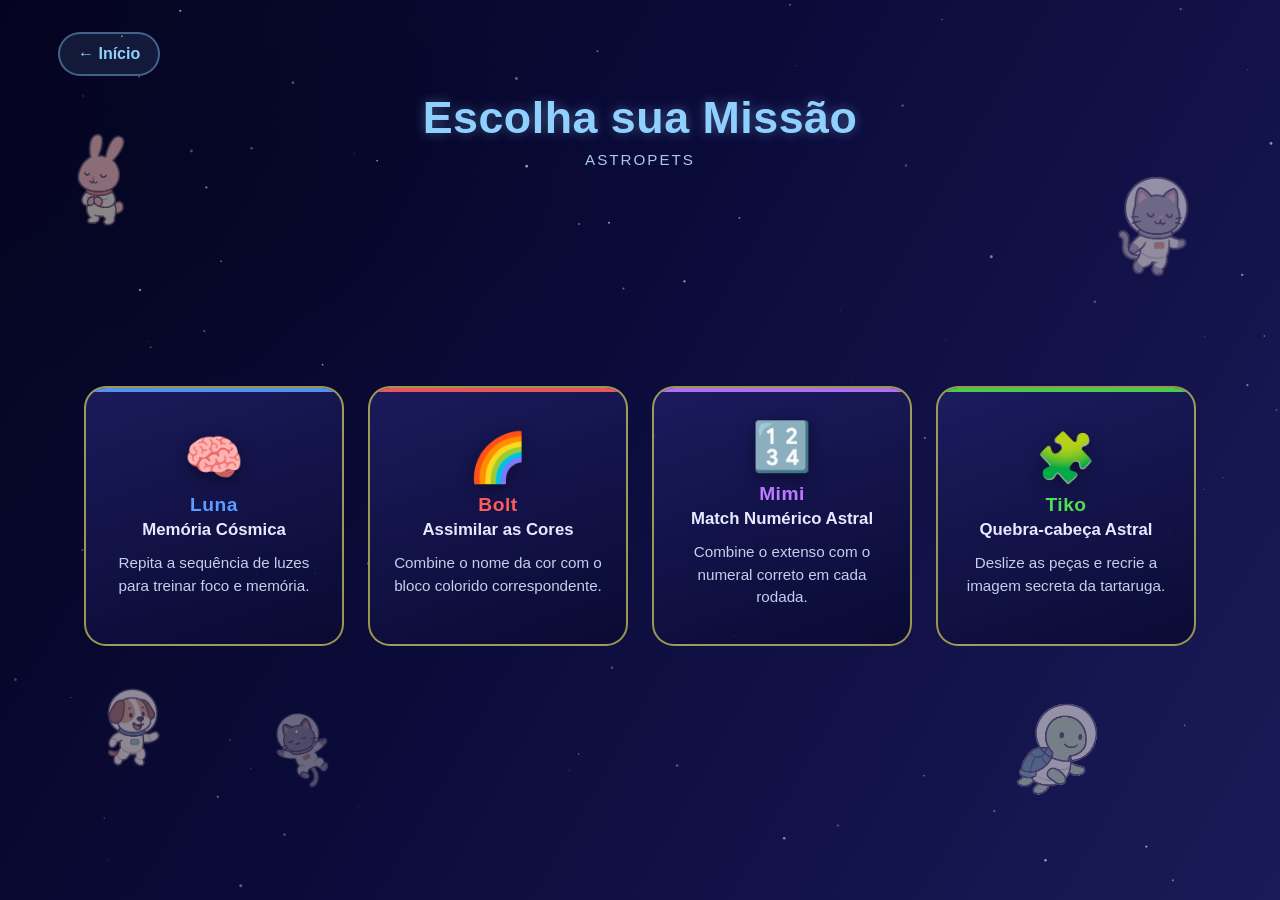
==== commit 4778c762: "Add files via upload" ====
--- a/missao.html
+++ b/missao.html
@@ -11,788 +11,7 @@
   <meta name="apple-mobile-web-app-capable" content="yes" />
   <meta name="apple-mobile-web-app-title" content="AstroPets" />
   <title>AstroPets - Escolha sua Missão</title>
-  <style>
-    /* ============================================ */
-    /* FONTE POPPINS EMBUTIDA (OFFLINE)             */
-    /* ============================================ */
-    @font-face {
-      font-family: 'Poppins';
-      font-style: normal;
-      font-weight: 400;
-      font-display: swap;
-      src: url('fonts/Poppins-Regular.woff2') format('woff2');
-    }
-    @font-face {
-      font-family: 'Poppins';
-      font-style: normal;
-      font-weight: 600;
-      font-display: swap;
-      src: url('fonts/Poppins-SemiBold.woff2') format('woff2');
-    }
-    @font-face {
-      font-family: 'Poppins';
-      font-style: normal;
-      font-weight: 700;
-      font-display: swap;
-      src: url('fonts/Poppins-Bold.woff2') format('woff2');
-    }
-
-    * { box-sizing: border-box; margin: 0; padding: 0; }
-    html, body { height: 100%; }
-
-    body {
-      background: radial-gradient(1200px 600px at 10% 20%, rgba(4,4,32,0.45), transparent 40%),
-                  linear-gradient(120deg, #040420 0%, #0b0b3a 45%, #1a1a59 100%);
-      background-color: #040420;
-      min-height: 100vh;
-      font-family: 'Poppins', 'Segoe UI', Arial, sans-serif;
-      color: #e7e9ff;
-      overflow-x: hidden;
-      display: flex;
-      flex-direction: column;
-      align-items: center;
-    }
-
-    /* Trava rolagem quando modal aberto */
-    body.modal-open { overflow: hidden; }
-
-    #stars {
-      position: fixed;
-      inset: 0;
-      width: 100%; height: 100%;
-      z-index: 0;
-      pointer-events: none;
-      opacity: 0.6;
-    }
-
-    /* ============================================ */
-    /* HEADER COM BOTÃO INÍCIO E PROGRESSO          */
-    /* ============================================ */
-    .page-header {
-      position: relative;
-      z-index: 1;
-      text-align: center;
-      padding: 32px 20px 24px;
-      width: 100%;
-    }
-
-    .header-top {
-      display: flex;
-      align-items: center;
-      justify-content: space-between;
-      max-width: 1180px;
-      margin: 0 auto 16px;
-      padding: 0 8px;
-      gap: 12px;
-      flex-wrap: wrap;
-    }
-
-    .btn-inicio {
-      display: inline-flex;
-      align-items: center;
-      justify-content: center;
-      gap: 6px;
-      padding: 10px 18px;
-      min-height: 44px;
-      background: rgba(144, 208, 255, 0.1);
-      border: 2px solid rgba(144, 208, 255, 0.4);
-      border-radius: 50px;
-      color: #90d0ff;
-      font-weight: 600;
-      font-size: 1rem;
-      text-decoration: none;
-      transition: background 0.2s, border-color 0.2s, transform 0.15s;
-    }
-    .btn-inicio:hover {
-      background: rgba(144, 208, 255, 0.22);
-      border-color: #90d0ff;
-      transform: translateY(-1px);
-    }
-    .btn-inicio:focus-visible {
-      outline: 4px solid #f2e884;
-      outline-offset: 3px;
-    }
-
-    .progress-info {
-      display: inline-flex;
-      align-items: center;
-      gap: 6px;
-      padding: 8px 16px;
-      background: rgba(242, 232, 132, 0.1);
-      border: 2px solid rgba(242, 232, 132, 0.35);
-      border-radius: 50px;
-      color: #f2e884;
-      font-weight: 600;
-      font-size: 0.95rem;
-      min-height: 40px;
-    }
-
-    .page-title {
-      font-size: clamp(1.8rem, 4vw, 2.8rem);
-      font-weight: 700;
-      color: #90d0ff;
-      text-shadow: 0 0 12px rgba(144, 208, 255, 0.35);
-      letter-spacing: 0.5px;
-    }
-    .page-subtitle {
-      margin-top: 8px;
-      font-size: 0.95rem;
-      color: #a8c8f0;
-      letter-spacing: 2px;
-      text-transform: uppercase;
-    }
-
-    /* ============================================ */
-    /* GRADE DE MISSÕES                             */
-    /* ============================================ */
-    .mission-grid {
-      position: relative;
-      z-index: 1;
-      display: flex;
-      flex-wrap: nowrap;
-      justify-content: center;
-      align-items: stretch;
-      gap: 24px;
-      width: 100%;
-      max-width: 1180px;
-      padding: 0 24px 60px;
-      margin: auto;
-    }
-
-    .mission-square {
-      flex: 1 1 0;
-      max-width: 260px;
-      min-width: 200px;
-      aspect-ratio: auto;
-      min-height: 260px;
-      background: linear-gradient(160deg, rgba(30, 30, 100, 0.85), rgba(10, 10, 50, 0.9));
-      border: 2px solid rgba(230, 224, 91, 0.65);
-      border-radius: 22px;
-      display: flex;
-      flex-direction: column;
-      justify-content: center;
-      align-items: center;
-      text-align: center;
-      cursor: pointer;
-      padding: 24px 16px;
-      transition: transform 0.25s ease, box-shadow 0.25s ease, border-color 0.25s ease;
-      position: relative;
-      overflow: hidden;
-    }
-
-    .mission-square::before {
-      content: '';
-      position: absolute;
-      top: 0; left: 0; right: 0;
-      height: 4px;
-      background: var(--accent, #e6e05b);
-      opacity: 0.9;
-    }
-
-    .mission-square:hover,
-    .mission-square:focus-visible {
-      transform: translateY(-4px) scale(1.02);
-      box-shadow: 0 12px 32px rgba(144, 208, 255, 0.25);
-      border-color: var(--accent, #e6e05b);
-      outline: none;
-    }
-
-    .mission-square:focus-visible {
-      outline: 4px solid #f2e884;
-      outline-offset: 3px;
-    }
-
-    #mission-luna { --accent: #5b9eff; }
-    #mission-bolt { --accent: #ff5c5c; }
-    #mission-mimi { --accent: #c07bff; }
-    #mission-tiko { --accent: #4ee04e; }
-
-    .mission-emoji {
-      font-size: 3rem;
-      line-height: 1;
-      margin-bottom: 12px;
-      filter: drop-shadow(0 4px 8px rgba(0,0,0,0.4));
-    }
-    .pet-name {
-      font-size: 1.2rem;
-      font-weight: 700;
-      color: var(--accent, #e6e05b);
-      letter-spacing: 0.5px;
-      margin-bottom: 4px;
-    }
-    .mission-name {
-      font-size: 1.05rem;
-      font-weight: 600;
-      color: #e7e9ff;
-      margin-bottom: 12px;
-    }
-    .mission-description {
-      font-size: 0.95rem;
-      color: #c5cfeb;
-      line-height: 1.5;
-      padding: 0 4px;
-    }
-
-    /* Estrela de missão concluída no card */
-    .mission-star {
-      position: absolute;
-      top: 10px;
-      right: 12px;
-      font-size: 1.6rem;
-      filter: drop-shadow(0 0 8px rgba(242, 232, 132, 0.9));
-      display: none;
-      animation: star-pop 0.5s ease;
-    }
-    .mission-square.completed .mission-star { display: block; }
-    @keyframes star-pop {
-      0% { transform: scale(0) rotate(-45deg); }
-      70% { transform: scale(1.2) rotate(10deg); }
-      100% { transform: scale(1) rotate(0); }
-    }
-
-    /* ============================================ */
-    /* MODAIS                                       */
-    /* ============================================ */
-    .modal-overlay {
-      position: fixed;
-      inset: 0;
-      background: rgba(2, 2, 20, 0.92);
-      backdrop-filter: blur(6px);
-      display: none;
-      justify-content: center;
-      align-items: center;
-      z-index: 100;
-      padding: 24px;
-    }
-    .modal-overlay.active { display: flex; }
-
-    .modal-content {
-      background: linear-gradient(160deg, #101046 0%, #070730 100%);
-      padding: 36px 32px 32px;
-      border-radius: 22px;
-      width: 100%;
-      max-width: 760px;
-      max-height: 92vh;
-      overflow-y: auto;
-      border: 1px solid rgba(144, 208, 255, 0.3);
-      box-shadow: 0 20px 60px rgba(0, 0, 0, 0.7), 0 0 0 1px rgba(144, 208, 255, 0.1) inset;
-      text-align: center;
-      position: relative;
-    }
-
-    .modal-content h2 {
-      font-size: 1.5rem;
-      color: #90d0ff;
-      margin-bottom: 16px;
-      padding-right: 30px;
-      padding-left: 30px;
-      line-height: 1.3;
-    }
-    .modal-content > p {
-      font-size: 0.95rem;
-      color: #a8c8f0;
-      margin-bottom: 16px;
-      line-height: 1.5;
-    }
-
-    .close-button {
-      position: absolute;
-      top: 14px;
-      right: 18px;
-      font-size: 1.6rem;
-      line-height: 1;
-      color: #ff9a9a;
-      cursor: pointer;
-      width: 44px; height: 44px;
-      display: flex;
-      align-items: center;
-      justify-content: center;
-      border-radius: 50%;
-      transition: background 0.2s, transform 0.2s;
-      user-select: none;
-      border: none;
-      background: transparent;
-    }
-    .close-button:hover {
-      background: rgba(255, 154, 154, 0.15);
-      transform: rotate(90deg);
-    }
-    .close-button:focus-visible {
-      outline: 4px solid #f2e884;
-      outline-offset: 2px;
-    }
-
-    .game-action-button {
-      padding: 14px 32px;
-      background: linear-gradient(135deg, #90d0ff, #6ab8ff);
-      color: #040420;
-      border: 2px solid transparent;
-      border-radius: 50px;
-      cursor: pointer;
-      font-weight: 700;
-      font-size: 1.05rem;
-      margin-top: 24px;
-      box-shadow: 0 6px 20px rgba(144, 208, 255, 0.25);
-      transition: transform 0.2s, box-shadow 0.2s;
-      letter-spacing: 0.3px;
-      min-height: 52px;
-      min-width: 200px;
-    }
-    .game-action-button:hover {
-      transform: translateY(-2px);
-      box-shadow: 0 10px 28px rgba(144, 208, 255, 0.45);
-    }
-    .game-action-button:active { transform: translateY(0); }
-    .game-action-button:focus-visible {
-      outline: 4px solid #f2e884;
-      outline-offset: 3px;
-    }
-    .game-action-button:disabled {
-      opacity: 0.4;
-      cursor: not-allowed;
-      transform: none;
-      box-shadow: none;
-    }
-
-    .game-feedback {
-      font-size: 1rem;
-      font-weight: 500;
-      color: #a8c8f0;
-      margin: 16px auto;
-      min-height: 3em;
-      line-height: 1.5;
-      padding: 14px 18px;
-      border-radius: 14px;
-      background: rgba(144, 208, 255, 0.08);
-      border: 1px solid rgba(144, 208, 255, 0.2);
-      transition: background 0.25s, color 0.25s, border-color 0.25s;
-      max-width: 560px;
-    }
-    .game-feedback.observing { color: #f2e884; background: rgba(242, 232, 132, 0.08); border-color: rgba(242, 232, 132, 0.3); }
-    .game-feedback.your-turn { color: #90d0ff; background: rgba(144, 208, 255, 0.12); border-color: rgba(144, 208, 255, 0.4); }
-    .game-feedback.success { color: #7ee87e; background: rgba(126, 232, 126, 0.1); border-color: rgba(126, 232, 126, 0.3); }
-    .game-feedback.error { color: #ff9a9a; background: rgba(255, 154, 154, 0.1); border-color: rgba(255, 154, 154, 0.3); }
-
-    /* ============================================ */
-    /* LUNA — BOTÕES DE LUAS                        */
-    /* ============================================ */
-    .planets-grid {
-      display: flex;
-      flex-wrap: nowrap;
-      justify-content: center;
-      align-items: center;
-      gap: 16px;
-      margin: 24px auto 8px;
-      max-width: 100%;
-    }
-    .planet {
-      width: 96px;
-      height: 96px;
-      display: flex;
-      align-items: center;
-      justify-content: center;
-      font-size: 2.8rem;
-      background: radial-gradient(circle at 30% 30%, rgba(80, 142, 230, 0.35), rgba(20, 20, 70, 0.7));
-      border: 2px solid rgba(144, 208, 255, 0.35);
-      border-radius: 20px;
-      cursor: pointer;
-      transition: all 0.2s ease;
-      user-select: none;
-      min-height: 96px;
-      min-width: 96px;
-      padding: 0;
-    }
-    .planet:hover {
-      border-color: #90d0ff;
-      transform: translateY(-3px);
-    }
-    .planet:focus-visible {
-      outline: 4px solid #f2e884;
-      outline-offset: 3px;
-    }
-    .planet.highlight {
-      background: radial-gradient(circle at 30% 30%, #b5e0ff, #90d0ff);
-      border-color: #ffffff;
-      box-shadow: 0 0 24px #90d0ff;
-      transform: scale(1.08);
-    }
-    .planet.correct-flash {
-      background: radial-gradient(circle at 30% 30%, #a8ffa8, #4ee04e);
-      border-color: #ffffff;
-      box-shadow: 0 0 28px #4ee04e;
-    }
-    .planet.error {
-      background: radial-gradient(circle at 30% 30%, #ff8a8a, #ff4444);
-      border-color: #ffaaaa;
-      animation: shake 0.4s;
-    }
-    .planet.turn-active {
-      border-color: #f2e884;
-      box-shadow: 0 0 0 2px rgba(242, 232, 132, 0.25);
-    }
-    @keyframes shake {
-      0%, 100% { transform: translateX(0); }
-      25% { transform: translateX(-8px); }
-      75% { transform: translateX(8px); }
-    }
-
-    /* ============================================ */
-    /* BOLT e MIMI — LINHAS DE MATCH                */
-    /* ============================================ */
-    .match-container { margin: 8px 0; }
-    .match-grid { display: flex; flex-direction: column; gap: 16px; }
-    .row {
-      display: flex;
-      flex-wrap: wrap;
-      justify-content: center;
-      gap: 10px;
-    }
-
-    .match-item {
-      padding: 14px 18px;
-      background: rgba(255, 255, 255, 0.06);
-      border: 2px solid rgba(144, 208, 255, 0.28);
-      border-radius: 12px;
-      cursor: pointer;
-      font-weight: 700;
-      font-size: 1rem;
-      color: #e7e9ff;
-      min-width: 90px;
-      min-height: 52px;
-      display: flex;
-      align-items: center;
-      justify-content: center;
-      text-align: center;
-      transition: all 0.18s ease;
-      user-select: none;
-      letter-spacing: 0.4px;
-    }
-    .match-item:hover {
-      border-color: #90d0ff;
-      background: rgba(144, 208, 255, 0.15);
-      transform: translateY(-2px);
-    }
-    .match-item:focus-visible {
-      outline: 4px solid #f2e884;
-      outline-offset: 3px;
-    }
-    .match-item.selected {
-      border-color: #f2e884;
-      background: rgba(242, 232, 132, 0.2);
-      box-shadow: 0 0 18px rgba(242, 232, 132, 0.5);
-      transform: translateY(-2px);
-    }
-    .match-item.correct-flash {
-      background: rgba(126, 232, 126, 0.35);
-      border-color: #4ee04e;
-      box-shadow: 0 0 24px rgba(78, 224, 78, 0.7);
-    }
-    .match-item.error {
-      background: rgba(255, 154, 154, 0.25);
-      border-color: #ff9a9a;
-      animation: shake 0.4s;
-    }
-    .match-item.matched {
-      opacity: 0.22;
-      cursor: default;
-      pointer-events: none;
-      border-color: #4ee04e;
-    }
-
-    .color-block-item {
-      min-width: 90px;
-      height: 60px;
-      border: 3px solid rgba(255, 255, 255, 0.35);
-      box-shadow: inset 0 -6px 0 rgba(0,0,0,0.25);
-    }
-    .color-block-item:hover {
-      transform: translateY(-3px) scale(1.04);
-      border-color: #ffffff;
-    }
-
-    .extenso-item { font-size: 0.9rem; letter-spacing: 1px; }
-    .numeral-item { font-size: 1.3rem; min-width: 68px; }
-
-    #mimi-game-info {
-      margin: 12px 0;
-      font-size: 1rem;
-      color: #90d0ff;
-      font-weight: 600;
-    }
-
-    /* ============================================ */
-    /* MIMI — SELETOR DE NÍVEL (GRADE)              */
-    /* ============================================ */
-    .mimi-level-selector {
-      display: grid;
-      grid-template-columns: repeat(auto-fill, minmax(140px, 1fr));
-      gap: 12px;
-      margin: 16px auto 8px;
-      max-width: 640px;
-    }
-
-    .level-option {
-      padding: 14px 12px;
-      background: rgba(144, 208, 255, 0.08);
-      border: 2px solid rgba(144, 208, 255, 0.3);
-      border-radius: 14px;
-      cursor: pointer;
-      font-weight: 700;
-      font-size: 1rem;
-      color: #e7e9ff;
-      min-height: 64px;
-      display: flex;
-      flex-direction: column;
-      align-items: center;
-      justify-content: center;
-      gap: 2px;
-      transition: all 0.2s ease;
-      text-align: center;
-    }
-
-    .level-option .level-title {
-      font-size: 1.05rem;
-      color: #90d0ff;
-    }
-
-    .level-option .level-range {
-      font-size: 0.8rem;
-      color: #a8c8f0;
-      font-weight: 500;
-    }
-
-    .level-option:hover {
-      border-color: #90d0ff;
-      background: rgba(144, 208, 255, 0.18);
-      transform: translateY(-2px);
-    }
-
-    .level-option:focus-visible {
-      outline: 4px solid #f2e884;
-      outline-offset: 3px;
-    }
-
-    .level-option.selected {
-      border-color: #f2e884;
-      background: rgba(242, 232, 132, 0.18);
-      box-shadow: 0 0 18px rgba(242, 232, 132, 0.45);
-    }
-
-    .level-option.selected .level-title { color: #f2e884; }
-
-    .mimi-game-area { display: none; }
-    .mimi-game-area.active { display: block; }
-
-    /* ============================================ */
-    /* TIKO — QUEBRA-CABEÇA                         */
-    /* ============================================ */
-    .puzzle-wrapper {
-      display: flex;
-      justify-content: center;
-      margin: 24px 0;
-    }
-    .puzzle-grid {
-      display: grid;
-      grid-template-columns: repeat(3, 1fr);
-      grid-template-rows: repeat(3, 1fr);
-      width: 320px;
-      height: 320px;
-      border: 4px solid #e6e05b;
-      border-radius: 12px;
-      overflow: hidden;
-      box-shadow: 0 0 24px rgba(230, 224, 91, 0.4);
-      background: #040420;
-    }
-    .puzzle-tile {
-      width: 100%;
-      height: 100%;
-      cursor: pointer;
-      background-image: url('tiko_puzzle_image.png');
-      background-size: 300% 300%;
-      background-repeat: no-repeat;
-      transition: filter 0.15s;
-      border: 1px solid rgba(4, 4, 32, 0.6);
-    }
-    .puzzle-tile.empty {
-      background-image: none;
-      background-color: #040420;
-      cursor: default;
-      border: none;
-    }
-    .puzzle-tile:hover:not(.empty) {
-      filter: brightness(1.25);
-    }
-    .puzzle-tile:focus-visible {
-      outline: 4px solid #f2e884;
-      outline-offset: -4px;
-    }
-
-    /* ============================================ */
-    /* PETS FLUTUANTES                              */
-    /* ============================================ */
-    .floating-pet {
-      position: fixed;
-      width: 110px;
-      height: auto;
-      z-index: 0;
-      opacity: 0.55;
-      filter: drop-shadow(0 0 10px rgba(0,0,0,0.5));
-      pointer-events: none;
-      mix-blend-mode: screen; /* suaviza fundo branco sobre azul */
-    }
-    #pet-luna-float { top: 12%; left: 4%; animation: float-pet-wide-1 14s ease-in-out infinite; }
-    #pet-bolt-float { top: 72%; left: 6%; transform: scaleX(-1); animation: float-pet-wide-2 16s ease-in-out infinite; }
-    #pet-mimi-float { top: 16%; right: 5%; animation: float-pet-wide-3 15s ease-in-out infinite; }
-    #pet-tiko-float { bottom: 6%; right: 12%; width: 130px; animation: float-pet-wide-4 17s ease-in-out infinite; }
-    #pet-placeholder-float { bottom: 10%; left: 20%; width: 90px; opacity: 0.4; animation: float-pet-wide-5 13s ease-in-out infinite; }
-
-    @keyframes float-pet-wide-1 { 0%,100% { transform: translate(0,0) rotate(0); } 25% { transform: translate(20px,15px) rotate(3deg); } 50% { transform: translate(0,30px) rotate(0); } 75% { transform: translate(-25px,15px) rotate(-3deg); } }
-    @keyframes float-pet-wide-2 { 0%,100% { transform: translate(0,0) scaleX(-1); } 25% { transform: translate(-15px,20px) rotate(-2deg) scaleX(-1); } 50% { transform: translate(-30px,0) rotate(0) scaleX(-1); } 75% { transform: translate(-10px,-15px) rotate(2deg) scaleX(-1); } }
-    @keyframes float-pet-wide-3 { 0%,100% { transform: translate(0,0) rotate(0); } 25% { transform: translate(-15px,8px) rotate(-2deg); } 50% { transform: translate(8px,-25px) rotate(0); } 75% { transform: translate(25px,15px) rotate(3deg); } }
-    @keyframes float-pet-wide-4 { 0%,100% { transform: translate(0,0) rotate(0); } 25% { transform: translate(-25px,-15px) rotate(-3deg); } 50% { transform: translate(0,-30px) rotate(0); } 75% { transform: translate(30px,-20px) rotate(3deg); } }
-    @keyframes float-pet-wide-5 { 0%,100% { transform: translate(0,0); } 50% { transform: translate(8px,12px); } }
-
-    /* ============================================ */
-    /* VITÓRIA — PAINEL                              */
-    /* ============================================ */
-    .victory-overlay {
-      position: fixed;
-      inset: 0;
-      background: rgba(2, 2, 20, 0.95);
-      backdrop-filter: blur(8px);
-      display: none;
-      justify-content: center;
-      align-items: center;
-      z-index: 200;
-      padding: 24px;
-    }
-    .victory-overlay.active { display: flex; }
-
-    .victory-panel {
-      background: linear-gradient(160deg, #1a1a5a 0%, #0a0a3a 100%);
-      padding: 40px 32px 32px;
-      border-radius: 26px;
-      width: 100%;
-      max-width: 460px;
-      text-align: center;
-      position: relative;
-      border: 3px solid #f2e884;
-      box-shadow: 0 20px 60px rgba(0, 0, 0, 0.8), 0 0 40px rgba(242, 232, 132, 0.3);
-      overflow: hidden;
-      animation: victory-appear 0.5s ease;
-    }
-    @keyframes victory-appear {
-      0% { transform: scale(0.7); opacity: 0; }
-      100% { transform: scale(1); opacity: 1; }
-    }
-
-    .victory-pet {
-      width: 140px;
-      height: auto;
-      margin: 0 auto 8px;
-      display: block;
-      filter: drop-shadow(0 0 20px rgba(242, 232, 132, 0.6));
-      animation: victory-bounce 1.2s ease-in-out infinite;
-      mix-blend-mode: screen;
-    }
-    @keyframes victory-bounce {
-      0%, 100% { transform: translateY(0) rotate(-2deg); }
-      50% { transform: translateY(-12px) rotate(2deg); }
-    }
-
-    /* Estrelas em CSS no fundo do painel */
-    .victory-stars {
-      position: absolute;
-      inset: 0;
-      pointer-events: none;
-      overflow: hidden;
-      z-index: 0;
-    }
-    .victory-stars span {
-      position: absolute;
-      font-size: 1.2rem;
-      opacity: 0;
-      animation: star-burst 2.4s ease-out infinite;
-    }
-    .victory-stars span:nth-child(1) { top: 10%; left: 10%; animation-delay: 0s; }
-    .victory-stars span:nth-child(2) { top: 20%; right: 15%; animation-delay: 0.3s; }
-    .victory-stars span:nth-child(3) { bottom: 25%; left: 18%; animation-delay: 0.6s; }
-    .victory-stars span:nth-child(4) { bottom: 15%; right: 12%; animation-delay: 0.9s; }
-    .victory-stars span:nth-child(5) { top: 45%; left: 5%; animation-delay: 1.2s; }
-    .victory-stars span:nth-child(6) { top: 40%; right: 6%; animation-delay: 1.5s; }
-    @keyframes star-burst {
-      0% { opacity: 0; transform: scale(0) rotate(0); }
-      20% { opacity: 1; transform: scale(1.2) rotate(45deg); }
-      60% { opacity: 1; transform: scale(1) rotate(90deg); }
-      100% { opacity: 0; transform: scale(0.5) rotate(180deg); }
-    }
-
-    .victory-title {
-      position: relative;
-      z-index: 1;
-      font-size: 1.8rem;
-      color: #f2e884;
-      font-weight: 700;
-      margin-bottom: 8px;
-      text-shadow: 0 0 16px rgba(242, 232, 132, 0.6);
-    }
-    .victory-message {
-      position: relative;
-      z-index: 1;
-      font-size: 1.05rem;
-      color: #c5cfeb;
-      margin-bottom: 24px;
-      line-height: 1.5;
-    }
-    .victory-buttons {
-      position: relative;
-      z-index: 1;
-      display: flex;
-      gap: 12px;
-      justify-content: center;
-      flex-wrap: wrap;
-    }
-
-    /* ============================================ */
-    /* RESPONSIVO                                   */
-    /* ============================================ */
-    @media (max-width: 1080px) {
-      .mission-grid { flex-wrap: wrap; max-width: 720px; }
-      .mission-square { flex: 1 1 calc(50% - 24px); max-width: none; }
-    }
-
-    @media (max-width: 560px) {
-      .page-header { padding: 20px 16px 16px; }
-      .header-top { margin-bottom: 12px; }
-      .mission-grid { gap: 16px; padding: 0 16px 40px; }
-      .mission-square {
-        flex: 1 1 100%;
-        min-height: 200px;
-        padding: 18px 14px;
-      }
-      .modal-content { padding: 28px 18px 24px; }
-      .planet { width: 72px; height: 72px; font-size: 2rem; min-width: 72px; min-height: 72px; }
-      .planets-grid { gap: 10px; }
-      .puzzle-grid { width: 260px; height: 260px; }
-      .floating-pet { width: 70px; opacity: 0.4; }
-      .match-item { min-width: 66px; padding: 12px 14px; font-size: 0.9rem; }
-      .color-block-item { min-width: 66px; height: 48px; }
-      .mimi-level-selector { grid-template-columns: repeat(2, 1fr); gap: 10px; }
-      .level-option { min-height: 58px; padding: 10px 8px; }
-      .victory-panel { padding: 30px 20px 24px; }
-      .victory-pet { width: 100px; }
-      .victory-title { font-size: 1.4rem; }
-    }
-
-    @media (prefers-reduced-motion: reduce) {
-      .floating-pet { animation: none !important; }
-      .planet.highlight { transform: none; }
-      .mission-square { transition: none; }
-      .victory-pet { animation: none !important; }
-      .victory-stars span { animation: none !important; opacity: 0.3; }
-      * { scroll-behavior: auto !important; }
-    }
-  </style>
+  <link rel="stylesheet" href="missao.css" />
 </head>
 <body>
   <canvas id="stars"></canvas>
@@ -806,7 +25,6 @@
   <header class="page-header">
     <div class="header-top">
       <a href="index.html" class="btn-inicio" aria-label="Voltar ao início">← Início</a>
-      <div class="progress-info" id="progress-info" aria-live="polite">⭐ 0 de 4</div>
     </div>
     <h1 class="page-title">Escolha sua Missão</h1>
     <div class="page-subtitle">AstroPets</div>
@@ -815,7 +33,6 @@
   <div class="mission-grid">
 
     <div class="mission-square" id="mission-luna" tabindex="0" role="button" onclick="openGame('luna')" onkeydown="if(event.key==='Enter'||event.key===' ')openGame('luna')">
-      <span class="mission-star" aria-hidden="true">⭐</span>
       <div class="mission-emoji">🧠</div>
       <div class="pet-name">Luna</div>
       <div class="mission-name">Memória Cósmica</div>
@@ -823,7 +40,6 @@
     </div>
 
     <div class="mission-square" id="mission-bolt" tabindex="0" role="button" onclick="openGame('bolt')" onkeydown="if(event.key==='Enter'||event.key===' ')openGame('bolt')">
-      <span class="mission-star" aria-hidden="true">⭐</span>
       <div class="mission-emoji">🌈</div>
       <div class="pet-name">Bolt</div>
       <div class="mission-name">Assimilar as Cores</div>
@@ -831,7 +47,6 @@
     </div>
 
     <div class="mission-square" id="mission-mimi" tabindex="0" role="button" onclick="openGame('mimi')" onkeydown="if(event.key==='Enter'||event.key===' ')openGame('mimi')">
-      <span class="mission-star" aria-hidden="true">⭐</span>
       <div class="mission-emoji">🔢</div>
       <div class="pet-name">Mimi</div>
       <div class="mission-name">Match Numérico Astral</div>
@@ -839,7 +54,6 @@
     </div>
 
     <div class="mission-square" id="mission-tiko" tabindex="0" role="button" onclick="openGame('tiko')" onkeydown="if(event.key==='Enter'||event.key===' ')openGame('tiko')">
-      <span class="mission-star" aria-hidden="true">⭐</span>
       <div class="mission-emoji">🧩</div>
       <div class="pet-name">Tiko</div>
       <div class="mission-name">Quebra-cabeça Astral</div>
@@ -856,10 +70,18 @@
       <p>Observe a sequência e repita na mesma ordem.</p>
 
       <div class="planets-grid" id="planets-grid">
-        <button class="planet" id="p1" aria-label="Lua">🌙</button>
-        <button class="planet" id="p2" aria-label="Coração">💕</button>
-        <button class="planet" id="p3" aria-label="Olhos de coração">😍</button>
-        <button class="planet" id="p4" aria-label="Carinha piscando">😜</button>
+        <button class="planet" id="p1" aria-label="Luna, a gata">
+          <img src="mimi.png" alt="" />
+        </button>
+        <button class="planet" id="p2" aria-label="Bolt, o cachorro">
+          <img src="Bolt.png" alt="" />
+        </button>
+        <button class="planet" id="p3" aria-label="Mimi, a coelha">
+          <img src="mimi.png" alt="" />
+        </button>
+        <button class="planet" id="p4" aria-label="Tiko, a tartaruga">
+          <img src="tiko.png" alt="" />
+        </button>
       </div>
 
       <div id="feedback-memoria" class="game-feedback" aria-live="polite" aria-atomic="true">Clique em "Começar" para ver a sequência.</div>
@@ -940,7 +162,7 @@
     </div>
   </div>
 
-  <!-- VITÓRIA (painel único, conteúdo dinâmico) -->
+  <!-- VITÓRIA -->
   <div id="victoryOverlay" class="victory-overlay" role="dialog" aria-modal="true" aria-labelledby="victory-title">
     <div class="victory-panel">
       <div class="victory-stars" aria-hidden="true">
@@ -956,1043 +178,6 @@
     </div>
   </div>
 
-  <script>
-    /* ============================================ */
-    /* PROGRESSO — localStorage com try/catch       */
-    /* ============================================ */
-    const STORAGE_KEY = 'astropets_progress_v1';
-
-    function carregarProgresso() {
-      try {
-        const raw = localStorage.getItem(STORAGE_KEY);
-        if (!raw) return { luna: false, bolt: false, mimi: false, tiko: false, mimiLevel: 1 };
-        const data = JSON.parse(raw);
-        return {
-          luna: !!data.luna,
-          bolt: !!data.bolt,
-          mimi: !!data.mimi,
-          tiko: !!data.tiko,
-          mimiLevel: typeof data.mimiLevel === 'number' ? data.mimiLevel : 1
-        };
-      } catch (e) {
-        return { luna: false, bolt: false, mimi: false, tiko: false, mimiLevel: 1 };
-      }
-    }
-
-    function salvarProgresso(p) {
-      try {
-        localStorage.setItem(STORAGE_KEY, JSON.stringify(p));
-      } catch (e) { /* ignora se bloqueado */ }
-    }
-
-    let progresso = carregarProgresso();
-
-    function marcarMissaoConcluida(petId) {
-      if (progresso[petId]) return;
-      progresso[petId] = true;
-      salvarProgresso(progresso);
-      atualizarUIProgresso();
-    }
-
-    function atualizarUIProgresso() {
-      const pets = ['luna', 'bolt', 'mimi', 'tiko'];
-      let feitas = 0;
-      pets.forEach(p => {
-        const card = document.getElementById('mission-' + p);
-        if (card) {
-          card.classList.toggle('completed', !!progresso[p]);
-          if (progresso[p]) feitas++;
-        }
-      });
-      const info = document.getElementById('progress-info');
-      if (info) info.textContent = `⭐ ${feitas} de 4`;
-    }
-
-    /* ============================================ */
-    /* SONS E VIBRAÇÃO                              */
-    /* ============================================ */
-    let audioCtx = null;
-    let somAcertoBuffer = null;
-    let somErroBuffer = null;
-    let audioIniciado = false;
-
-    function iniciarAudio() {
-      if (audioIniciado) return;
-      try {
-        audioCtx = new (window.AudioContext || window.webkitAudioContext)();
-        audioIniciado = true;
-        // Tenta carregar os arquivos; se falhar, usa beeps sintetizados
-        fetch('sons/acerto.mp3').then(r => r.arrayBuffer()).then(b => audioCtx.decodeAudioData(b)).then(buf => { somAcertoBuffer = buf; }).catch(() => {});
-        fetch('sons/erro.mp3').then(r => r.arrayBuffer()).then(b => audioCtx.decodeAudioData(b)).then(buf => { somErroBuffer = buf; }).catch(() => {});
-      } catch (e) { /* sem áudio */ }
-    }
-
-    // Desbloqueia áudio no primeiro toque
-    document.addEventListener('pointerdown', iniciarAudio, { once: true });
-
-    function beep(freq, dur) {
-      if (!audioCtx) return;
-      try {
-        const osc = audioCtx.createOscillator();
-        const gain = audioCtx.createGain();
-        osc.frequency.value = freq;
-        osc.type = 'sine';
-        gain.gain.setValueAtTime(0.15, audioCtx.currentTime);
-        gain.gain.exponentialRampToValueAtTime(0.001, audioCtx.currentTime + dur);
-        osc.connect(gain).connect(audioCtx.destination);
-        osc.start();
-        osc.stop(audioCtx.currentTime + dur);
-      } catch (e) { /* ignora */ }
-    }
-
-    function tocarAcerto() {
-      if (somAcertoBuffer && audioCtx) {
-        try {
-          const src = audioCtx.createBufferSource();
-          src.buffer = somAcertoBuffer;
-          src.connect(audioCtx.destination);
-          src.start();
-          return;
-        } catch (e) {}
-      }
-      beep(880, 0.12); // fallback
-    }
-
-    function tocarErro() {
-      if (somErroBuffer && audioCtx) {
-        try {
-          const src = audioCtx.createBufferSource();
-          src.buffer = somErroBuffer;
-          src.connect(audioCtx.destination);
-          src.start();
-          return;
-        } catch (e) {}
-      }
-      beep(220, 0.2); // fallback
-    }
-
-    function vibrarAcerto() {
-      if (navigator.vibrate) navigator.vibrate(40);
-    }
-    function vibrarErro() {
-      if (navigator.vibrate) navigator.vibrate([80, 40, 80]);
-    }
-
-    /* ============================================ */
-    /* UTILITÁRIOS                                  */
-    /* ============================================ */
-    function delay(ms) {
-      return new Promise(resolve => setTimeout(resolve, ms));
-    }
-
-    /* ============================================ */
-    /* CONTROLE DE MODAIS COM FOCO E ESC            */
-    /* ============================================ */
-    let lastFocusedElement = null;
-
-    function openGame(petId) {
-      const map = {
-        luna: ['lunaGameModal', resetLunaGame],
-        bolt: ['boltGameModal', resetBoltGame],
-        mimi: ['mimiGameModal', resetMimiGame],
-        tiko: ['tikoGameModal', resetTikoGame]
-      };
-      const [modalId, reset] = map[petId];
-      lastFocusedElement = document.activeElement;
-
-      // Inicia áudio na primeira interação
-      iniciarAudio();
-
-      const modal = document.getElementById(modalId);
-      modal.classList.add('active');
-      document.body.classList.add('modal-open');
-
-      // Leva o foco para o título
-      setTimeout(() => {
-        const title = modal.querySelector('h2');
-        if (title) title.focus();
-      }, 50);
-
-      reset();
-    }
-
-    function closeGame(petId) {
-      const map = {
-        luna: ['lunaGameModal', resetLunaGame],
-        bolt: ['boltGameModal', resetBoltGame],
-        mimi: ['mimiGameModal', resetMimiGame],
-        tiko: ['tikoGameModal', resetTikoGame]
-      };
-      const [modalId, reset] = map[petId];
-      document.getElementById(modalId).classList.remove('active');
-      document.body.classList.remove('modal-open');
-      reset();
-
-      // Devolve o foco
-      if (lastFocusedElement && lastFocusedElement.focus) {
-        lastFocusedElement.focus();
-      }
-      lastFocusedElement = null;
-    }
-
-    // Fecha modal com Esc ou clique fora
-    document.addEventListener('keydown', (e) => {
-      if (e.key === 'Escape') {
-        const modais = ['lunaGameModal', 'boltGameModal', 'mimiGameModal', 'tikoGameModal'];
-        for (const id of modais) {
-          const m = document.getElementById(id);
-          if (m && m.classList.contains('active')) {
-            const petId = id.replace('GameModal', '');
-            closeGame(petId);
-            return;
-          }
-        }
-        // Fecha vitória
-        const victory = document.getElementById('victoryOverlay');
-        if (victory && victory.classList.contains('active')) {
-          fecharVitoria();
-        }
-      }
-    });
-
-    document.addEventListener('click', (e) => {
-      // Clique no fundo do modal
-      if (e.target.classList && e.target.classList.contains('modal-overlay') && e.target.classList.contains('active')) {
-        const petId = e.target.id.replace('GameModal', '');
-        closeGame(petId);
-      }
-      // Clique no fundo da vitória
-      if (e.target.id === 'victoryOverlay' && e.target.classList.contains('active')) {
-        fecharVitoria();
-      }
-    });
-
-    /* ============================================ */
-    /* VITÓRIA                                      */
-    /* ============================================ */
-    let victoryContext = null; // { petId, restartFn }
-
-    function mostrarVitoria(petId, opcoes) {
-      victoryContext = { petId, restartFn: opcoes.restartFn };
-      marcarMissaoConcluida(petId);
-
-      const overlay = document.getElementById('victoryOverlay');
-      const petImg = document.getElementById('victory-pet-img');
-      const title = document.getElementById('victory-title');
-      const msg = document.getElementById('victory-message');
-
-      const petsImgs = {
-        luna: 'luna.png',
-        bolt: 'Bolt.png',
-        mimi: 'mimi.png',
-        tiko: 'tiko.png'
-      };
-      const nomes = { luna: 'Luna', bolt: 'Bolt', mimi: 'Mimi', tiko: 'Tiko' };
-
-      petImg.src = petsImgs[petId] || 'luna.png';
-      petImg.alt = nomes[petId] || '';
-      title.textContent = `Parabéns, ${nomes[petId] || 'AstroPet'}!`;
-      msg.textContent = opcoes.mensagem || 'Você completou a missão!';
-
-      overlay.classList.add('active');
-      document.body.classList.add('modal-open');
-
-      setTimeout(() => title.focus(), 50);
-    }
-
-    function fecharVitoria() {
-      const overlay = document.getElementById('victoryOverlay');
-      overlay.classList.remove('active');
-      document.body.classList.remove('modal-open');
-      victoryContext = null;
-    }
-
-    document.getElementById('btn-victory-again').addEventListener('click', () => {
-      const ctx = victoryContext;
-      fecharVitoria();
-      if (ctx && ctx.restartFn) {
-        setTimeout(() => ctx.restartFn(), 100);
-      }
-    });
-
-    document.getElementById('btn-victory-other').addEventListener('click', () => {
-      const ctx = victoryContext;
-      fecharVitoria();
-      if (ctx) {
-        const petId = ctx.petId;
-        // Fecha o modal do jogo atual
-        document.getElementById(petId + 'GameModal').classList.remove('active');
-        document.body.classList.remove('modal-open');
-        // Reseta
-        const map = {
-          luna: resetLunaGame, bolt: resetBoltGame,
-          mimi: resetMimiGame, tiko: resetTikoGame
-        };
-        map[petId]();
-      }
-    });
-
-    /* ============================================ */
-    /* LUNA — SIMON SAYS                            */
-    /* ============================================ */
-    const planetElements = document.querySelectorAll('#planets-grid .planet');
-    const feedbackMemoria = document.getElementById('feedback-memoria');
-    const btnLunaStart = document.getElementById('btn-luna-start');
-
-    let sequence = [];
-    let playerIndex = 0;
-    let isPlayerTurn = false;
-    let isShowingSequence = false;
-    let gameActive = false;
-
-    function resetLunaGame() {
-      sequence = [];
-      playerIndex = 0;
-      isPlayerTurn = false;
-      isShowingSequence = false;
-      gameActive = false;
-      feedbackMemoria.textContent = 'Clique em "Começar" para ver a sequência.';
-      feedbackMemoria.className = 'game-feedback';
-      btnLunaStart.textContent = 'Começar';
-      btnLunaStart.disabled = false;
-      planetElements.forEach(p => p.classList.remove('error', 'highlight', 'turn-active', 'correct-flash'));
-    }
-
-    async function piscarSequenciaInteira() {
-      isShowingSequence = true;
-      isPlayerTurn = false;
-      planetElements.forEach(p => p.classList.remove('turn-active'));
-
-      await delay(500);
-
-      for (let i = 0; i < sequence.length; i++) {
-        const planet = document.getElementById(sequence[i]);
-        planet.classList.add('highlight');
-        await delay(550);
-        planet.classList.remove('highlight');
-        await delay(250);
-      }
-
-      isShowingSequence = false;
-      isPlayerTurn = true;
-      feedbackMemoria.textContent = '👉 Sua vez! Repita a sequência na mesma ordem.';
-      feedbackMemoria.className = 'game-feedback your-turn';
-      planetElements.forEach(p => p.classList.add('turn-active'));
-    }
-
-    async function iniciarMemoria() {
-      if (isShowingSequence || isPlayerTurn) return;
-
-      if (!gameActive) {
-        gameActive = true;
-        sequence = [];
-      }
-
-      const idx = Math.floor(Math.random() * 4);
-      sequence.push(planetElements[idx].id);
-
-      playerIndex = 0;
-      btnLunaStart.disabled = true;
-
-      feedbackMemoria.textContent = `👀 Observe com atenção... (${sequence.length} ${sequence.length === 1 ? 'passo' : 'passos'})`;
-      feedbackMemoria.className = 'game-feedback observing';
-
-      await piscarSequenciaInteira();
-    }
-
-    planetElements.forEach(planet => {
-      planet.addEventListener('click', async (e) => {
-        if (!isPlayerTurn) return;
-        const clickedId = e.currentTarget.id;
-
-        if (clickedId === sequence[playerIndex]) {
-          // ACERTO
-          e.currentTarget.classList.add('correct-flash');
-          tocarAcerto();
-          vibrarAcerto();
-          setTimeout(() => e.currentTarget.classList.remove('correct-flash'), 400);
-
-          playerIndex++;
-
-          if (playerIndex === sequence.length) {
-            isPlayerTurn = false;
-            planetElements.forEach(p => p.classList.remove('turn-active'));
-            feedbackMemoria.textContent = `✅ Muito bem! Você completou ${sequence.length} ${sequence.length === 1 ? 'passo' : 'passos'}!`;
-            feedbackMemoria.className = 'game-feedback success';
-
-            // Vitória: primeiro nível concluído
-            setTimeout(() => {
-              mostrarVitoria('luna', {
-                mensagem: `Você completou ${sequence.length} ${sequence.length === 1 ? 'passo' : 'passos'} da sequência cósmica!`,
-                restartFn: () => {
-                  document.getElementById('lunaGameModal').classList.add('active');
-                  resetLunaGame();
-                  iniciarMemoria();
-                }
-              });
-            }, 600);
-          }
-        } else {
-          // ERRO
-          isPlayerTurn = false;
-          planetElements.forEach(p => p.classList.remove('turn-active'));
-          e.currentTarget.classList.add('error');
-          tocarErro();
-          vibrarErro();
-          setTimeout(() => e.currentTarget.classList.remove('error'), 800);
-
-          feedbackMemoria.textContent =
-            `❌ Quase! Você acertou ${playerIndex} de ${sequence.length}. Clique em "Tentar Novamente" para ver a mesma sequência.`;
-          feedbackMemoria.className = 'game-feedback error';
-
-          playerIndex = 0;
-          btnLunaStart.disabled = false;
-          btnLunaStart.textContent = 'Tentar Novamente';
-        }
-      });
-    });
-
-    /* ============================================ */
-    /* BOLT                                         */
-    /* ============================================ */
-    const colorNameRow = document.getElementById('color-name-row');
-    const colorBlockRow = document.getElementById('color-block-row');
-    const boltFeedback = document.getElementById('bolt-feedback');
-    let boltMatchesCompleted = 0;
-    let boltSelectedElement = null;
-    let boltTypeSelected = null;
-
-    const COLORS_MAP = [
-      { name: "LARANJA",  hex: "#FF6A00" },
-      { name: "AZUL",     hex: "#0055FF" },
-      { name: "VERMELHO", hex: "#E60012" },
-      { name: "AMARELO",  hex: "#FFD700" },
-      { name: "VERDE",    hex: "#00A32E" },
-      { name: "ROSA",     hex: "#FF1493" },
-      { name: "MARROM",   hex: "#7A3E17" },
-      { name: "ROXO",     hex: "#7A00CC" }
-    ];
-
-    function generateBoltGame() {
-      boltMatchesCompleted = 0;
-      colorNameRow.innerHTML = '';
-      colorBlockRow.innerHTML = '';
-      boltSelectedElement = null;
-      boltTypeSelected = null;
-      boltFeedback.textContent = 'Clique no nome da cor e depois no bloco colorido correspondente.';
-      boltFeedback.className = 'game-feedback';
-
-      const shuffledNames = [...COLORS_MAP].sort(() => Math.random() - 0.5);
-      const shuffledBlocks = [...COLORS_MAP].sort(() => Math.random() - 0.5);
-
-      shuffledNames.forEach(color => {
-        const btn = document.createElement('button');
-        btn.classList.add('match-item', 'color-name-item');
-        btn.textContent = color.name;
-        btn.dataset.value = color.name;
-        btn.dataset.type = 'name';
-        btn.addEventListener('click', handleBoltClick);
-        colorNameRow.appendChild(btn);
-      });
-
-      shuffledBlocks.forEach(color => {
-        const btn = document.createElement('button');
-        btn.classList.add('match-item', 'color-block-item');
-        btn.style.backgroundColor = color.hex;
-        btn.dataset.value = color.name;
-        btn.dataset.type = 'block';
-        btn.setAttribute('aria-label', `Bloco da cor ${color.name.toLowerCase()}`);
-        btn.addEventListener('click', handleBoltClick);
-        colorBlockRow.appendChild(btn);
-      });
-    }
-
-    function startBoltGame() {
-      generateBoltGame();
-      document.querySelector('#bolt-game-controls button').textContent = 'Reiniciar Jogo';
-    }
-
-    function resetBoltGame() {
-      generateBoltGame();
-      boltFeedback.textContent = "Clique em 'Iniciar Jogo' para começar.";
-      boltFeedback.className = 'game-feedback';
-      document.querySelector('#bolt-game-controls button').textContent = 'Iniciar Jogo';
-    }
-
-    function checkBoltWin() {
-      if (boltMatchesCompleted === COLORS_MAP.length) {
-        boltFeedback.textContent = '🎉 Parabéns! Todas as cores foram assimiladas!';
-        boltFeedback.className = 'game-feedback success';
-
-        setTimeout(() => {
-          mostrarVitoria('bolt', {
-            mensagem: 'Você combinou todas as cores do Bolt!',
-            restartFn: () => {
-              document.getElementById('boltGameModal').classList.add('active');
-              resetBoltGame();
-              startBoltGame();
-            }
-          });
-        }, 500);
-      }
-    }
-
-    function handleBoltClick(event) {
-      const el = event.currentTarget;
-      if (el.classList.contains('matched')) return;
-      const value = el.dataset.value;
-      const type = el.dataset.type;
-
-      if (!boltSelectedElement) {
-        el.classList.add('selected');
-        boltSelectedElement = el;
-        boltTypeSelected = type;
-        boltFeedback.textContent = `Selecionado: ${value}. Agora clique no correspondente.`;
-        boltFeedback.className = 'game-feedback your-turn';
-        return;
-      }
-
-      if (boltSelectedElement === el) {
-        el.classList.remove('selected');
-        boltSelectedElement = null;
-        boltTypeSelected = null;
-        boltFeedback.textContent = 'Seleção cancelada.';
-        boltFeedback.className = 'game-feedback';
-        return;
-      }
-
-      if (type === boltTypeSelected) {
-        boltFeedback.textContent = '❌ Escolha um nome E um bloco de cor.';
-        boltFeedback.className = 'game-feedback error';
-        setTimeout(() => {
-          boltFeedback.className = 'game-feedback';
-          boltFeedback.textContent = 'Escolha um nome e depois uma cor.';
-        }, 1500);
-        return;
-      }
-
-      if (value === boltSelectedElement.dataset.value) {
-        // ACERTO
-        tocarAcerto();
-        vibrarAcerto();
-        el.classList.add('correct-flash');
-        boltSelectedElement.classList.add('correct-flash');
-
-        setTimeout(() => {
-          el.classList.remove('correct-flash');
-          if (boltSelectedElement) boltSelectedElement.classList.remove('correct-flash');
-          el.classList.add('matched');
-          if (boltSelectedElement) boltSelectedElement.classList.add('matched');
-          if (boltSelectedElement) boltSelectedElement.classList.remove('selected');
-          boltSelectedElement = null;
-          boltTypeSelected = null;
-        }, 400);
-
-        boltFeedback.textContent = `✅ Acerto! ${value} combinado.`;
-        boltFeedback.className = 'game-feedback success';
-
-        boltMatchesCompleted++;
-        checkBoltWin();
-      } else {
-        // ERRO
-        tocarErro();
-        vibrarErro();
-        el.classList.add('error');
-        if (boltSelectedElement) boltSelectedElement.classList.add('error');
-        setTimeout(() => {
-          el.classList.remove('error');
-          if (boltSelectedElement) boltSelectedElement.classList.remove('error');
-        }, 600);
-
-        boltFeedback.textContent = `❌ Erro! Não é a cor de ${boltSelectedElement.dataset.value}.`;
-        boltFeedback.className = 'game-feedback error';
-        if (boltSelectedElement) boltSelectedElement.classList.remove('selected');
-        boltSelectedElement = null;
-        boltTypeSelected = null;
-        setTimeout(() => {
-          boltFeedback.className = 'game-feedback';
-          boltFeedback.textContent = `Tente novamente. ${COLORS_MAP.length - boltMatchesCompleted} pares restantes.`;
-        }, 2000);
-      }
-    }
-
-    /* ============================================ */
-    /* MIMI — NÍVEIS 1-10 até 91-100                */
-    /* ============================================ */
-    const extensoRow = document.getElementById('extenso-row');
-    const numeralRow = document.getElementById('numeral-row');
-    const mimiFeedback = document.getElementById('mimi-feedback');
-    const mimiLevelDisplay = document.getElementById('mimi-level');
-    const mimiLevelStep = document.getElementById('mimi-level-step');
-    const mimiGameStep = document.getElementById('mimi-game-step');
-    const mimiLevelSelector = document.getElementById('mimi-level-selector');
-    const btnMimiMain = document.getElementById('btn-mimi-main');
-
-    const MIMI_LEVELS = [
-      { id: 1,  start: 1,  end: 10,  label: 'Nível 1',  range: '1 a 10' },
-      { id: 2,  start: 11, end: 20,  label: 'Nível 2',  range: '11 a 20' },
-      { id: 3,  start: 21, end: 30,  label: 'Nível 3',  range: '21 a 30' },
-      { id: 4,  start: 31, end: 40,  label: 'Nível 4',  range: '31 a 40' },
-      { id: 5,  start: 41, end: 50,  label: 'Nível 5',  range: '41 a 50' },
-      { id: 6,  start: 51, end: 60,  label: 'Nível 6',  range: '51 a 60' },
-      { id: 7,  start: 61, end: 70,  label: 'Nível 7',  range: '61 a 70' },
-      { id: 8,  start: 71, end: 80,  label: 'Nível 8',  range: '71 a 80' },
-      { id: 9,  start: 81, end: 90,  label: 'Nível 9',  range: '81 a 90' },
-      { id: 10, start: 91, end: 100, label: 'Nível 10', range: '91 a 100' }
-    ];
-
-    let mimiCurrentLevel = progresso.mimiLevel || 1;
-    let mimiPairsToMatch = 10;
-    let mimiMatchesCompleted = 0;
-    let mimiSelectedElement = null;
-    let mimiTypeSelected = null;
-
-    const NUMBERS_MAP = {
-      1: "UM", 2: "DOIS", 3: "TRÊS", 4: "QUATRO", 5: "CINCO",
-      6: "SEIS", 7: "SETE", 8: "OITO", 9: "NOVE", 10: "DEZ",
-      11: "ONZE", 12: "DOZE", 13: "TREZE", 14: "QUATORZE", 15: "QUINZE",
-      16: "DEZESSEIS", 17: "DEZESSETE", 18: "DEZOITO", 19: "DEZENOVE", 20: "VINTE",
-      21: "VINTE E UM", 22: "VINTE E DOIS", 23: "VINTE E TRÊS", 24: "VINTE E QUATRO", 25: "VINTE E CINCO",
-      26: "VINTE E SEIS", 27: "VINTE E SETE", 28: "VINTE E OITO", 29: "VINTE E NOVE", 30: "TRINTA",
-      31: "TRINTA E UM", 32: "TRINTA E DOIS", 33: "TRINTA E TRÊS", 34: "TRINTA E QUATRO", 35: "TRINTA E CINCO",
-      36: "TRINTA E SEIS", 37: "TRINTA E SETE", 38: "TRINTA E OITO", 39: "TRINTA E NOVE", 40: "QUARENTA",
-      41: "QUARENTA E UM", 42: "QUARENTA E DOIS", 43: "QUARENTA E TRÊS", 44: "QUARENTA E QUATRO", 45: "QUARENTA E CINCO",
-      46: "QUARENTA E SEIS", 47: "QUARENTA E SETE", 48: "QUARENTA E OITO", 49: "QUARENTA E NOVE", 50: "CINQUENTA",
-      51: "CINQUENTA E UM", 52: "CINQUENTA E DOIS", 53: "CINQUENTA E TRÊS", 54: "CINQUENTA E QUATRO", 55: "CINQUENTA E CINCO",
-      56: "CINQUENTA E SEIS", 57: "CINQUENTA E SETE", 58: "CINQUENTA E OITO", 59: "CINQUENTA E NOVE", 60: "SESSENTA",
-      61: "SESSENTA E UM", 62: "SESSENTA E DOIS", 63: "SESSENTA E TRÊS", 64: "SESSENTA E QUATRO", 65: "SESSENTA E CINCO",
-      66: "SESSENTA E SEIS", 67: "SESSENTA E SETE", 68: "SESSENTA E OITO", 69: "SESSENTA E NOVE", 70: "SETENTA",
-      71: "SETENTA E UM", 72: "SETENTA E DOIS", 73: "SETENTA E TRÊS", 74: "SETENTA E QUATRO", 75: "SETENTA E CINCO",
-      76: "SETENTA E SEIS", 77: "SETENTA E SETE", 78: "SETENTA E OITO", 79: "SETENTA E NOVE", 80: "OITENTA",
-      81: "OITENTA E UM", 82: "OITENTA E DOIS", 83: "OITENTA E TRÊS", 84: "OITENTA E QUATRO", 85: "OITENTA E CINCO",
-      86: "OITENTA E SEIS", 87: "OITENTA E SETE", 88: "OITENTA E OITO", 89: "OITENTA E NOVE", 90: "NOVENTA",
-      91: "NOVENTA E UM", 92: "NOVENTA E DOIS", 93: "NOVENTA E TRÊS", 94: "NOVENTA E QUATRO", 95: "NOVENTA E CINCO",
-      96: "NOVENTA E SEIS", 97: "NOVENTA E SETE", 98: "NOVENTA E OITO", 99: "NOVENTA E NOVE", 100: "CEM"
-    };
-
-    function construirSeletorNiveis() {
-      mimiLevelSelector.innerHTML = '';
-      MIMI_LEVELS.forEach(lv => {
-        const btn = document.createElement('button');
-        btn.className = 'level-option';
-        btn.dataset.level = lv.id;
-        btn.setAttribute('role', 'radio');
-        btn.setAttribute('aria-checked', 'false');
-        btn.innerHTML = `
-          <span class="level-title">${lv.label}</span>
-          <span class="level-range">Números ${lv.range}</span>
-        `;
-        btn.addEventListener('click', () => escolherNivelMimi(lv.id));
-        mimiLevelSelector.appendChild(btn);
-      });
-    }
-
-    function getMimiLevelData(id) {
-      return MIMI_LEVELS.find(lv => lv.id === id) || MIMI_LEVELS[0];
-    }
-
-    function mostrarEscolhaNivelMimi() {
-      mimiLevelStep.style.display = 'block';
-      mimiGameStep.classList.remove('active');
-      document.querySelectorAll('.level-option').forEach(btn => {
-        btn.classList.remove('selected');
-        btn.setAttribute('aria-checked', 'false');
-      });
-    }
-
-    function escolherNivelMimi(levelId) {
-      mimiCurrentLevel = levelId;
-      progresso.mimiLevel = levelId;
-      salvarProgresso(progresso);
-
-      document.querySelectorAll('.level-option').forEach(btn => {
-        const isThis = parseInt(btn.dataset.level) === levelId;
-        btn.classList.toggle('selected', isThis);
-        btn.setAttribute('aria-checked', isThis ? 'true' : 'false');
-      });
-      mimiLevelStep.style.display = 'none';
-      mimiGameStep.classList.add('active');
-      generateMimiGame();
-      btnMimiMain.textContent = 'Reiniciar Nível';
-      btnMimiMain.onclick = startMimiGame;
-    }
-
-    function voltarEscolherNivelMimi() {
-      mostrarEscolhaNivelMimi();
-    }
-
-    function generateMimiGame() {
-      const level = getMimiLevelData(mimiCurrentLevel);
-      const { start, end, range } = level;
-      const pairs = end - start + 1;
-      mimiPairsToMatch = pairs;
-
-      mimiLevelDisplay.textContent = `${level.label} (${range})`;
-      mimiMatchesCompleted = 0;
-      extensoRow.innerHTML = '';
-      numeralRow.innerHTML = '';
-      mimiSelectedElement = null;
-      mimiTypeSelected = null;
-      mimiFeedback.textContent = 'Clique no número por extenso e depois no numeral correto.';
-      mimiFeedback.className = 'game-feedback';
-
-      const nums = [];
-      for (let i = start; i <= end; i++) nums.push(i);
-
-      const shuffledN = [...nums].sort(() => Math.random() - 0.5);
-      const shuffledE = [...nums].sort(() => Math.random() - 0.5);
-
-      shuffledE.forEach(n => {
-        const btn = document.createElement('button');
-        btn.classList.add('match-item', 'extenso-item');
-        btn.textContent = NUMBERS_MAP[n];
-        btn.dataset.value = n;
-        btn.dataset.type = 'extenso';
-        btn.addEventListener('click', handleMimiClick);
-        extensoRow.appendChild(btn);
-      });
-      shuffledN.forEach(n => {
-        const btn = document.createElement('button');
-        btn.classList.add('match-item', 'numeral-item');
-        btn.textContent = n;
-        btn.dataset.value = n;
-        btn.dataset.type = 'numeral';
-        btn.addEventListener('click', handleMimiClick);
-        numeralRow.appendChild(btn);
-      });
-    }
-
-    function startMimiGame() {
-      generateMimiGame();
-      btnMimiMain.textContent = 'Reiniciar Nível';
-      btnMimiMain.onclick = startMimiGame;
-    }
-
-    function resetMimiGame() {
-      mimiMatchesCompleted = 0;
-      mimiSelectedElement = null;
-      mimiTypeSelected = null;
-      extensoRow.innerHTML = '';
-      numeralRow.innerHTML = '';
-      btnMimiMain.textContent = 'Iniciar Nível';
-      btnMimiMain.onclick = startMimiGame;
-
-      // Se já jogou antes, abre direto no nível salvo
-      if (progresso.mimiLevel && progresso.mimiLevel > 1) {
-        mimiCurrentLevel = progresso.mimiLevel;
-      } else {
-        mimiCurrentLevel = 1;
-      }
-      mostrarEscolhaNivelMimi();
-    }
-
-    function checkMimiWin() {
-      if (mimiMatchesCompleted === mimiPairsToMatch) {
-        mimiFeedback.textContent = `🎉 Parabéns! Você completou o ${getMimiLevelData(mimiCurrentLevel).label}!`;
-        mimiFeedback.className = 'game-feedback success';
-
-        const levelData = getMimiLevelData(mimiCurrentLevel);
-        const nextLevel = MIMI_LEVELS.find(lv => lv.id === mimiCurrentLevel + 1);
-
-        setTimeout(() => {
-          mostrarVitoria('mimi', {
-            mensagem: `Você completou o ${levelData.label} (${levelData.range})!${nextLevel ? ' Que tal o próximo?' : ''}`,
-            restartFn: () => {
-              document.getElementById('mimiGameModal').classList.add('active');
-              document.body.classList.add('modal-open');
-              if (nextLevel) {
-                escolherNivelMimi(nextLevel.id);
-              } else {
-                escolherNivelMimi(mimiCurrentLevel);
-              }
-            }
-          });
-        }, 500);
-      }
-    }
-
-    function handleMimiClick(event) {
-      const el = event.currentTarget;
-      if (el.classList.contains('matched')) return;
-      const value = parseInt(el.dataset.value);
-      const type = el.dataset.type;
-
-      if (!mimiSelectedElement) {
-        el.classList.add('selected');
-        mimiSelectedElement = el;
-        mimiTypeSelected = type;
-        mimiFeedback.textContent = `Selecionado: ${el.textContent}. Agora clique no correspondente.`;
-        mimiFeedback.className = 'game-feedback your-turn';
-        return;
-      }
-      if (mimiSelectedElement === el) {
-        el.classList.remove('selected');
-        mimiSelectedElement = null;
-        mimiTypeSelected = null;
-        mimiFeedback.textContent = 'Seleção cancelada.';
-        mimiFeedback.className = 'game-feedback';
-        return;
-      }
-      if (type === mimiTypeSelected) {
-        mimiFeedback.textContent = '❌ Escolha um extenso E um numeral.';
-        mimiFeedback.className = 'game-feedback error';
-        setTimeout(() => {
-          mimiFeedback.className = 'game-feedback';
-          mimiFeedback.textContent = 'Escolha um item de cada fileira.';
-        }, 1500);
-        return;
-      }
-
-      if (value === parseInt(mimiSelectedElement.dataset.value)) {
-        // ACERTO
-        tocarAcerto();
-        vibrarAcerto();
-        el.classList.add('correct-flash');
-        mimiSelectedElement.classList.add('correct-flash');
-
-        setTimeout(() => {
-          el.classList.remove('correct-flash');
-          if (mimiSelectedElement) mimiSelectedElement.classList.remove('correct-flash');
-          el.classList.add('matched');
-          if (mimiSelectedElement) mimiSelectedElement.classList.add('matched');
-          if (mimiSelectedElement) mimiSelectedElement.classList.remove('selected');
-          mimiSelectedElement = null;
-          mimiTypeSelected = null;
-        }, 400);
-
-        mimiFeedback.textContent = `✅ Acerto! Número ${value} combinado.`;
-        mimiFeedback.className = 'game-feedback success';
-        mimiMatchesCompleted++;
-        checkMimiWin();
-      } else {
-        // ERRO
-        tocarErro();
-        vibrarErro();
-        el.classList.add('error');
-        if (mimiSelectedElement) mimiSelectedElement.classList.add('error');
-        setTimeout(() => {
-          el.classList.remove('error');
-          if (mimiSelectedElement) mimiSelectedElement.classList.remove('error');
-        }, 600);
-
-        mimiFeedback.textContent = `❌ Erro! ${mimiSelectedElement.textContent} não é ${el.textContent}.`;
-        mimiFeedback.className = 'game-feedback error';
-        if (mimiSelectedElement) mimiSelectedElement.classList.remove('selected');
-        mimiSelectedElement = null;
-        mimiTypeSelected = null;
-        setTimeout(() => {
-          mimiFeedback.className = 'game-feedback';
-          mimiFeedback.textContent = `Tente novamente. ${mimiPairsToMatch - mimiMatchesCompleted} pares restantes.`;
-        }, 2000);
-      }
-    }
-
-    construirSeletorNiveis();
-
-    /* ============================================ */
-    /* TIKO                                         */
-    /* ============================================ */
-    const TILE_COUNT = 9;
-    const GRID_SIZE = 3;
-    const TIKO_FEEDBACK = document.getElementById('tiko-feedback');
-    const TIKO_GRID = document.getElementById('tiko-puzzle-grid');
-    let puzzleState = [];
-    let isTikoGameRunning = false;
-
-    function getTilePosition(index) {
-      const row = Math.floor(index / GRID_SIZE);
-      const col = index % GRID_SIZE;
-      const x = (col / (GRID_SIZE - 1)) * 100;
-      const y = (row / (GRID_SIZE - 1)) * 100;
-      return `${x}% ${y}%`;
-    }
-
-    function createTikoTile(index, value) {
-      const tile = document.createElement('button');
-      tile.classList.add('puzzle-tile');
-      tile.dataset.value = value;
-      tile.dataset.index = index;
-      if (value === TILE_COUNT) {
-        tile.classList.add('empty');
-        tile.setAttribute('aria-label', 'Espaço vazio');
-      } else {
-        tile.style.backgroundPosition = getTilePosition(value - 1);
-        tile.setAttribute('aria-label', `Peça ${value}`);
-        tile.addEventListener('click', handleTikoClick);
-      }
-      return tile;
-    }
-
-    function renderTikoPuzzle() {
-      TIKO_GRID.innerHTML = '';
-      puzzleState.forEach((value, index) => {
-        TIKO_GRID.appendChild(createTikoTile(index, value));
-      });
-    }
-
-    function shufflePuzzle(array) {
-      let a = [...array];
-      for (let i = a.length - 1; i > 0; i--) {
-        const j = Math.floor(Math.random() * (i + 1));
-        [a[i], a[j]] = [a[j], a[i]];
-      }
-      let inv = 0;
-      for (let i = 0; i < TILE_COUNT; i++)
-        for (let j = i + 1; j < TILE_COUNT; j++)
-          if (a[i] !== TILE_COUNT && a[j] !== TILE_COUNT && a[i] > a[j]) inv++;
-      if (inv % 2 !== 0) {
-        for (let i = 0; i < TILE_COUNT - 1; i++) {
-          if (a[i] !== TILE_COUNT && a[i + 1] !== TILE_COUNT) {
-            [a[i], a[i + 1]] = [a[i + 1], a[i]];
-            break;
-          }
-        }
-      }
-      return a;
-    }
-
-    function isSolved(state) {
-      for (let i = 0; i < TILE_COUNT; i++) if (state[i] !== i + 1) return false;
-      return true;
-    }
-
-    function startTikoGame() {
-      const solved = Array.from({ length: TILE_COUNT }, (_, i) => i + 1);
-      do { puzzleState = shufflePuzzle(solved); } while (isSolved(puzzleState));
-      renderTikoPuzzle();
-      isTikoGameRunning = true;
-      TIKO_FEEDBACK.textContent = 'Clique nas peças adjacentes ao espaço vazio para movê-las.';
-      TIKO_FEEDBACK.className = 'game-feedback your-turn';
-      document.querySelector('#tiko-game-controls button').textContent = 'Reiniciar Quebra-cabeça';
-    }
-
-    function resetTikoGame() {
-      TIKO_GRID.innerHTML = '';
-      puzzleState = [];
-      isTikoGameRunning = false;
-      TIKO_FEEDBACK.textContent = "Clique em 'Iniciar Quebra-cabeça' para embaralhar as peças.";
-      TIKO_FEEDBACK.className = 'game-feedback';
-      document.querySelector('#tiko-game-controls button').textContent = 'Iniciar Quebra-cabeça';
-    }
-
-    function getAdjacentIndexes(index) {
-      const row = Math.floor(index / GRID_SIZE);
-      const col = index % GRID_SIZE;
-      const adj = [];
-      if (row > 0) adj.push(index - GRID_SIZE);
-      if (row < GRID_SIZE - 1) adj.push(index + GRID_SIZE);
-      if (col > 0) adj.push(index - 1);
-      if (col < GRID_SIZE - 1) adj.push(index + 1);
-      return adj;
-    }
-
-    function checkTikoWin() {
-      for (let i = 0; i < TILE_COUNT; i++) if (puzzleState[i] !== i + 1) return false;
-      return true;
-    }
-
-    function handleTikoClick(event) {
-      if (!isTikoGameRunning) return;
-      const tile = event.currentTarget;
-      const idx = parseInt(tile.dataset.index);
-      const emptyIdx = puzzleState.indexOf(TILE_COUNT);
-      const adj = getAdjacentIndexes(emptyIdx);
-
-      if (adj.includes(idx)) {
-        [puzzleState[idx], puzzleState[emptyIdx]] = [puzzleState[emptyIdx], puzzleState[idx]];
-        renderTikoPuzzle();
-        tocarAcerto();
-        vibrarAcerto();
-
-        if (checkTikoWin()) {
-          isTikoGameRunning = false;
-          TIKO_FEEDBACK.textContent = '🏆 Missão Completa! Tiko está feliz com a imagem restaurada!';
-          TIKO_FEEDBACK.className = 'game-feedback success';
-          const finalTile = TIKO_GRID.querySelector(`[data-value="${TILE_COUNT}"]`);
-          if (finalTile) {
-            finalTile.classList.remove('empty');
-            finalTile.style.backgroundImage = "url('tiko_puzzle_image.png')";
-            finalTile.style.backgroundSize = '300% 300%';
-            finalTile.style.backgroundPosition = getTilePosition(TILE_COUNT - 1);
-            TIKO_GRID.querySelectorAll('.puzzle-tile').forEach(t => t.removeEventListener('click', handleTikoClick));
-          }
-
-          setTimeout(() => {
-            mostrarVitoria('tiko', {
-              mensagem: 'Você restaurou a imagem secreta do Tiko!',
-              restartFn: () => {
-                document.getElementById('tikoGameModal').classList.add('active');
-                document.body.classList.add('modal-open');
-                resetTikoGame();
-                startTikoGame();
-              }
-            });
-          }, 700);
-        } else {
-          TIKO_FEEDBACK.textContent = 'Movimento realizado. Continue!';
-          TIKO_FEEDBACK.className = 'game-feedback';
-        }
-      } else {
-        tocarErro();
-        vibrarErro();
-        TIKO_FEEDBACK.textContent = '❌ Clique em uma peça adjacente ao espaço vazio.';
-        TIKO_FEEDBACK.className = 'game-feedback error';
-        setTimeout(() => {
-          if (isTikoGameRunning) {
-            TIKO_FEEDBACK.textContent = 'Continue a missão!';
-            TIKO_FEEDBACK.className = 'game-feedback';
-          }
-        }, 1500);
-      }
-    }
-
-    /* ============================================ */
-    /* ESTRELAS DE FUNDO                            */
-    /* ============================================ */
-    const canvas = document.getElementById('stars');
-    const ctx = canvas.getContext('2d');
-    let stars = [];
-
-    function resizeCanvas() {
-      canvas.width = window.innerWidth;
-      canvas.height = window.innerHeight;
-      stars = Array.from({ length: 90 }, () => ({
-        x: Math.random() * canvas.width,
-        y: Math.random() * canvas.height,
-        r: Math.random() * 1.2 + 0.3,
-        o: Math.random()
-      }));
-    }
-
-    window.addEventListener('resize', resizeCanvas);
-    resizeCanvas();
-
-    const reduzirMovimento = window.matchMedia('(prefers-reduced-motion: reduce)').matches;
-
-    function drawStars() {
-      ctx.clearRect(0, 0, canvas.width, canvas.height);
-      for (const s of stars) {
-        ctx.beginPath();
-        ctx.arc(s.x, s.y, s.r, 0, Math.PI * 2);
-        const alpha = reduzirMovimento ? 0.85 : 0.7 + 0.3 * Math.sin(Date.now() / 1500 + s.o * 6.28);
-        ctx.fillStyle = `rgba(255,255,255,${alpha})`;
-        ctx.fill();
-      }
-      requestAnimationFrame(drawStars);
-    }
-    drawStars();
-
-    /* ============================================ */
-    /* INICIALIZA PROGRESSO NA UI                   */
-    /* ============================================ */
-    atualizarUIProgresso();
-  </script>
-  <script>
-    if ('serviceWorker' in navigator) {
-      window.addEventListener('load', () => {
-        navigator.serviceWorker.register('sw.js').catch(() => {});
-      });
-    }
-  </script>
+  <script src="missao.js"></script>
 </body>
-</html>
+</html>
--- a/missao.css
+++ b/missao.css
@@ -0,0 +1,764 @@
+/* ============================================ */
+/* FONTE POPPINS EMBUTIDA (OFFLINE)             */
+/* ============================================ */
+@font-face {
+  font-family: 'Poppins';
+  font-style: normal;
+  font-weight: 400;
+  font-display: swap;
+  src: url('fonts/Poppins-Regular.woff2') format('woff2');
+}
+@font-face {
+  font-family: 'Poppins';
+  font-style: normal;
+  font-weight: 600;
+  font-display: swap;
+  src: url('fonts/Poppins-SemiBold.woff2') format('woff2');
+}
+@font-face {
+  font-family: 'Poppins';
+  font-style: normal;
+  font-weight: 700;
+  font-display: swap;
+  src: url('fonts/Poppins-Bold.woff2') format('woff2');
+}
+
+* { box-sizing: border-box; margin: 0; padding: 0; }
+html, body { height: 100%; }
+
+body {
+  background: radial-gradient(1200px 600px at 10% 20%, rgba(4,4,32,0.45), transparent 40%),
+              linear-gradient(120deg, #040420 0%, #0b0b3a 45%, #1a1a59 100%);
+  background-color: #040420;
+  min-height: 100vh;
+  font-family: 'Poppins', 'Segoe UI', Arial, sans-serif;
+  color: #e7e9ff;
+  overflow-x: hidden;
+  display: flex;
+  flex-direction: column;
+  align-items: center;
+}
+
+body.modal-open { overflow: hidden; }
+
+#stars {
+  position: fixed;
+  inset: 0;
+  width: 100%; height: 100%;
+  z-index: 0;
+  pointer-events: none;
+  opacity: 0.6;
+}
+
+/* ============================================ */
+/* HEADER COM BOTÃO INÍCIO                      */
+/* ============================================ */
+.page-header {
+  position: relative;
+  z-index: 1;
+  text-align: center;
+  padding: 32px 20px 24px;
+  width: 100%;
+}
+
+.header-top {
+  display: flex;
+  align-items: center;
+  justify-content: flex-start;
+  max-width: 1180px;
+  margin: 0 auto 16px;
+  padding: 0 8px;
+}
+
+.btn-inicio {
+  display: inline-flex;
+  align-items: center;
+  justify-content: center;
+  gap: 6px;
+  padding: 10px 18px;
+  min-height: 44px;
+  background: rgba(144, 208, 255, 0.1);
+  border: 2px solid rgba(144, 208, 255, 0.4);
+  border-radius: 50px;
+  color: #90d0ff;
+  font-weight: 600;
+  font-size: 1rem;
+  text-decoration: none;
+  transition: background 0.2s, border-color 0.2s, transform 0.15s;
+}
+.btn-inicio:hover {
+  background: rgba(144, 208, 255, 0.22);
+  border-color: #90d0ff;
+  transform: translateY(-1px);
+}
+.btn-inicio:focus-visible {
+  outline: 4px solid #f2e884;
+  outline-offset: 3px;
+}
+
+.page-title {
+  font-size: clamp(1.8rem, 4vw, 2.8rem);
+  font-weight: 700;
+  color: #90d0ff;
+  text-shadow: 0 0 12px rgba(144, 208, 255, 0.35);
+  letter-spacing: 0.5px;
+}
+.page-subtitle {
+  margin-top: 8px;
+  font-size: 0.95rem;
+  color: #a8c8f0;
+  letter-spacing: 2px;
+  text-transform: uppercase;
+}
+
+/* ============================================ */
+/* GRADE DE MISSÕES                             */
+/* ============================================ */
+.mission-grid {
+  position: relative;
+  z-index: 1;
+  display: flex;
+  flex-wrap: nowrap;
+  justify-content: center;
+  align-items: stretch;
+  gap: 24px;
+  width: 100%;
+  max-width: 1180px;
+  padding: 0 24px 60px;
+  margin: auto;
+}
+
+.mission-square {
+  flex: 1 1 0;
+  max-width: 260px;
+  min-width: 200px;
+  min-height: 260px;
+  background: linear-gradient(160deg, rgba(30, 30, 100, 0.85), rgba(10, 10, 50, 0.9));
+  border: 2px solid rgba(230, 224, 91, 0.65);
+  border-radius: 22px;
+  display: flex;
+  flex-direction: column;
+  justify-content: center;
+  align-items: center;
+  text-align: center;
+  cursor: pointer;
+  padding: 24px 16px;
+  transition: transform 0.25s ease, box-shadow 0.25s ease, border-color 0.25s ease;
+  position: relative;
+  overflow: hidden;
+}
+
+.mission-square::before {
+  content: '';
+  position: absolute;
+  top: 0; left: 0; right: 0;
+  height: 4px;
+  background: var(--accent, #e6e05b);
+  opacity: 0.9;
+}
+
+.mission-square:hover,
+.mission-square:focus-visible {
+  transform: translateY(-4px) scale(1.02);
+  box-shadow: 0 12px 32px rgba(144, 208, 255, 0.25);
+  border-color: var(--accent, #e6e05b);
+  outline: none;
+}
+
+.mission-square:focus-visible {
+  outline: 4px solid #f2e884;
+  outline-offset: 3px;
+}
+
+#mission-luna { --accent: #5b9eff; }
+#mission-bolt { --accent: #ff5c5c; }
+#mission-mimi { --accent: #c07bff; }
+#mission-tiko { --accent: #4ee04e; }
+
+.mission-emoji {
+  font-size: 3rem;
+  line-height: 1;
+  margin-bottom: 12px;
+  filter: drop-shadow(0 4px 8px rgba(0,0,0,0.4));
+}
+.pet-name {
+  font-size: 1.2rem;
+  font-weight: 700;
+  color: var(--accent, #e6e05b);
+  letter-spacing: 0.5px;
+  margin-bottom: 4px;
+}
+.mission-name {
+  font-size: 1.05rem;
+  font-weight: 600;
+  color: #e7e9ff;
+  margin-bottom: 12px;
+}
+.mission-description {
+  font-size: 0.95rem;
+  color: #c5cfeb;
+  line-height: 1.5;
+  padding: 0 4px;
+}
+
+/* ============================================ */
+/* MODAIS                                       */
+/* ============================================ */
+.modal-overlay {
+  position: fixed;
+  inset: 0;
+  background: rgba(2, 2, 20, 0.92);
+  backdrop-filter: blur(6px);
+  display: none;
+  justify-content: center;
+  align-items: center;
+  z-index: 100;
+  padding: 24px;
+}
+.modal-overlay.active { display: flex; }
+
+.modal-content {
+  background: linear-gradient(160deg, #101046 0%, #070730 100%);
+  padding: 36px 32px 32px;
+  border-radius: 22px;
+  width: 100%;
+  max-width: 760px;
+  max-height: 92vh;
+  overflow-y: auto;
+  border: 1px solid rgba(144, 208, 255, 0.3);
+  box-shadow: 0 20px 60px rgba(0, 0, 0, 0.7), 0 0 0 1px rgba(144, 208, 255, 0.1) inset;
+  text-align: center;
+  position: relative;
+}
+
+.modal-content h2 {
+  font-size: 1.5rem;
+  color: #90d0ff;
+  margin-bottom: 16px;
+  padding-right: 30px;
+  padding-left: 30px;
+  line-height: 1.3;
+}
+.modal-content > p {
+  font-size: 0.95rem;
+  color: #a8c8f0;
+  margin-bottom: 16px;
+  line-height: 1.5;
+}
+
+.close-button {
+  position: absolute;
+  top: 14px;
+  right: 18px;
+  font-size: 1.6rem;
+  line-height: 1;
+  color: #ff9a9a;
+  cursor: pointer;
+  width: 44px; height: 44px;
+  display: flex;
+  align-items: center;
+  justify-content: center;
+  border-radius: 50%;
+  transition: background 0.2s, transform 0.2s;
+  user-select: none;
+  border: none;
+  background: transparent;
+}
+.close-button:hover {
+  background: rgba(255, 154, 154, 0.15);
+  transform: rotate(90deg);
+}
+.close-button:focus-visible {
+  outline: 4px solid #f2e884;
+  outline-offset: 2px;
+}
+
+.game-action-button {
+  padding: 14px 32px;
+  background: linear-gradient(135deg, #90d0ff, #6ab8ff);
+  color: #040420;
+  border: 2px solid transparent;
+  border-radius: 50px;
+  cursor: pointer;
+  font-weight: 700;
+  font-size: 1.05rem;
+  margin-top: 24px;
+  box-shadow: 0 6px 20px rgba(144, 208, 255, 0.25);
+  transition: transform 0.2s, box-shadow 0.2s;
+  letter-spacing: 0.3px;
+  min-height: 52px;
+  min-width: 200px;
+}
+.game-action-button:hover {
+  transform: translateY(-2px);
+  box-shadow: 0 10px 28px rgba(144, 208, 255, 0.45);
+}
+.game-action-button:active { transform: translateY(0); }
+.game-action-button:focus-visible {
+  outline: 4px solid #f2e884;
+  outline-offset: 3px;
+}
+.game-action-button:disabled {
+  opacity: 0.4;
+  cursor: not-allowed;
+  transform: none;
+  box-shadow: none;
+}
+
+.game-feedback {
+  font-size: 1rem;
+  font-weight: 500;
+  color: #a8c8f0;
+  margin: 16px auto;
+  min-height: 3em;
+  line-height: 1.5;
+  padding: 14px 18px;
+  border-radius: 14px;
+  background: rgba(144, 208, 255, 0.08);
+  border: 1px solid rgba(144, 208, 255, 0.2);
+  transition: background 0.25s, color 0.25s, border-color 0.25s;
+  max-width: 560px;
+}
+.game-feedback.observing { color: #f2e884; background: rgba(242, 232, 132, 0.08); border-color: rgba(242, 232, 132, 0.3); }
+.game-feedback.your-turn { color: #90d0ff; background: rgba(144, 208, 255, 0.12); border-color: rgba(144, 208, 255, 0.4); }
+.game-feedback.success { color: #7ee87e; background: rgba(126, 232, 126, 0.1); border-color: rgba(126, 232, 126, 0.3); }
+.game-feedback.error { color: #ff9a9a; background: rgba(255, 154, 154, 0.1); border-color: rgba(255, 154, 154, 0.3); }
+
+/* ============================================ */
+/* LUNA — BOTÕES DE PETS                        */
+/* ============================================ */
+.planets-grid {
+  display: flex;
+  flex-wrap: nowrap;
+  justify-content: center;
+  align-items: center;
+  gap: 16px;
+  margin: 24px auto 8px;
+  max-width: 100%;
+}
+
+.planet {
+  width: 100px;
+  height: 100px;
+  display: flex;
+  align-items: center;
+  justify-content: center;
+  padding: 8px;
+  background: radial-gradient(circle at 30% 30%, rgba(80, 142, 230, 0.35), rgba(20, 20, 70, 0.7));
+  border: 2px solid rgba(144, 208, 255, 0.35);
+  border-radius: 20px;
+  cursor: pointer;
+  transition: all 0.2s ease;
+  user-select: none;
+  min-height: 100px;
+  min-width: 100px;
+}
+
+.planet img {
+  width: 80px;
+  height: 80px;
+  object-fit: contain;
+  pointer-events: none;
+  filter: drop-shadow(0 2px 4px rgba(0,0,0,0.4));
+  transition: transform 0.2s ease;
+}
+
+.planet:hover {
+  border-color: #90d0ff;
+  transform: translateY(-3px);
+}
+.planet:hover img {
+  transform: scale(1.08);
+}
+
+.planet:focus-visible {
+  outline: 4px solid #f2e884;
+  outline-offset: 3px;
+}
+
+.planet.highlight {
+  background: radial-gradient(circle at 30% 30%, #b5e0ff, #90d0ff);
+  border-color: #ffffff;
+  box-shadow: 0 0 24px #90d0ff;
+  transform: scale(1.08);
+}
+
+.planet.correct-flash {
+  background: radial-gradient(circle at 30% 30%, #a8ffa8, #4ee04e);
+  border-color: #ffffff;
+  box-shadow: 0 0 28px #4ee04e;
+}
+
+.planet.error {
+  background: radial-gradient(circle at 30% 30%, #ff8a8a, #ff4444);
+  border-color: #ffaaaa;
+  animation: shake 0.4s;
+}
+
+.planet.turn-active {
+  border-color: #f2e884;
+  box-shadow: 0 0 0 2px rgba(242, 232, 132, 0.25);
+}
+
+@keyframes shake {
+  0%, 100% { transform: translateX(0); }
+  25% { transform: translateX(-8px); }
+  75% { transform: translateX(8px); }
+}
+
+/* ============================================ */
+/* BOLT e MIMI — LINHAS DE MATCH                */
+/* ============================================ */
+.match-container { margin: 8px 0; }
+.match-grid { display: flex; flex-direction: column; gap: 16px; }
+.row {
+  display: flex;
+  flex-wrap: wrap;
+  justify-content: center;
+  gap: 10px;
+}
+
+.match-item {
+  padding: 14px 18px;
+  background: rgba(255, 255, 255, 0.06);
+  border: 2px solid rgba(144, 208, 255, 0.28);
+  border-radius: 12px;
+  cursor: pointer;
+  font-weight: 700;
+  font-size: 1rem;
+  color: #e7e9ff;
+  min-width: 90px;
+  min-height: 52px;
+  display: flex;
+  align-items: center;
+  justify-content: center;
+  text-align: center;
+  transition: all 0.18s ease;
+  user-select: none;
+  letter-spacing: 0.4px;
+}
+.match-item:hover {
+  border-color: #90d0ff;
+  background: rgba(144, 208, 255, 0.15);
+  transform: translateY(-2px);
+}
+.match-item:focus-visible {
+  outline: 4px solid #f2e884;
+  outline-offset: 3px;
+}
+.match-item.selected {
+  border-color: #f2e884;
+  background: rgba(242, 232, 132, 0.2);
+  box-shadow: 0 0 18px rgba(242, 232, 132, 0.5);
+  transform: translateY(-2px);
+}
+.match-item.correct-flash {
+  background: rgba(126, 232, 126, 0.35);
+  border-color: #4ee04e;
+  box-shadow: 0 0 24px rgba(78, 224, 78, 0.7);
+}
+.match-item.error {
+  background: rgba(255, 154, 154, 0.25);
+  border-color: #ff9a9a;
+  animation: shake 0.4s;
+}
+.match-item.matched {
+  opacity: 0.22;
+  cursor: default;
+  pointer-events: none;
+  border-color: #4ee04e;
+}
+
+.color-block-item {
+  min-width: 90px;
+  height: 60px;
+  border: 3px solid rgba(255, 255, 255, 0.35);
+  box-shadow: inset 0 -6px 0 rgba(0,0,0,0.25);
+}
+.color-block-item:hover {
+  transform: translateY(-3px) scale(1.04);
+  border-color: #ffffff;
+}
+
+.extenso-item { font-size: 0.9rem; letter-spacing: 1px; }
+.numeral-item { font-size: 1.3rem; min-width: 68px; }
+
+#mimi-game-info {
+  margin: 12px 0;
+  font-size: 1rem;
+  color: #90d0ff;
+  font-weight: 600;
+}
+
+/* ============================================ */
+/* MIMI — SELETOR DE NÍVEL (GRADE)              */
+/* ============================================ */
+.mimi-level-selector {
+  display: grid;
+  grid-template-columns: repeat(auto-fill, minmax(140px, 1fr));
+  gap: 12px;
+  margin: 16px auto 8px;
+  max-width: 640px;
+}
+
+.level-option {
+  padding: 14px 12px;
+  background: rgba(144, 208, 255, 0.08);
+  border: 2px solid rgba(144, 208, 255, 0.3);
+  border-radius: 14px;
+  cursor: pointer;
+  font-weight: 700;
+  font-size: 1rem;
+  color: #e7e9ff;
+  min-height: 64px;
+  display: flex;
+  flex-direction: column;
+  align-items: center;
+  justify-content: center;
+  gap: 2px;
+  transition: all 0.2s ease;
+  text-align: center;
+}
+
+.level-option .level-title {
+  font-size: 1.05rem;
+  color: #90d0ff;
+}
+
+.level-option .level-range {
+  font-size: 0.8rem;
+  color: #a8c8f0;
+  font-weight: 500;
+}
+
+.level-option:hover {
+  border-color: #90d0ff;
+  background: rgba(144, 208, 255, 0.18);
+  transform: translateY(-2px);
+}
+
+.level-option:focus-visible {
+  outline: 4px solid #f2e884;
+  outline-offset: 3px;
+}
+
+.level-option.selected {
+  border-color: #f2e884;
+  background: rgba(242, 232, 132, 0.18);
+  box-shadow: 0 0 18px rgba(242, 232, 132, 0.45);
+}
+
+.level-option.selected .level-title { color: #f2e884; }
+
+.mimi-game-area { display: none; }
+.mimi-game-area.active { display: block; }
+
+/* ============================================ */
+/* TIKO — QUEBRA-CABEÇA                         */
+/* ============================================ */
+.puzzle-wrapper {
+  display: flex;
+  justify-content: center;
+  margin: 24px 0;
+}
+.puzzle-grid {
+  display: grid;
+  grid-template-columns: repeat(3, 1fr);
+  grid-template-rows: repeat(3, 1fr);
+  width: 320px;
+  height: 320px;
+  border: 4px solid #e6e05b;
+  border-radius: 12px;
+  overflow: hidden;
+  box-shadow: 0 0 24px rgba(230, 224, 91, 0.4);
+  background: #040420;
+}
+.puzzle-tile {
+  width: 100%;
+  height: 100%;
+  cursor: pointer;
+  background-image: url('tiko_puzzle_image.png');
+  background-size: 300% 300%;
+  background-repeat: no-repeat;
+  transition: filter 0.15s;
+  border: 1px solid rgba(4, 4, 32, 0.6);
+}
+.puzzle-tile.empty {
+  background-image: none;
+  background-color: #040420;
+  cursor: default;
+  border: none;
+}
+.puzzle-tile:hover:not(.empty) {
+  filter: brightness(1.25);
+}
+.puzzle-tile:focus-visible {
+  outline: 4px solid #f2e884;
+  outline-offset: -4px;
+}
+
+/* ============================================ */
+/* PETS FLUTUANTES                              */
+/* ============================================ */
+.floating-pet {
+  position: fixed;
+  width: 110px;
+  height: auto;
+  z-index: 0;
+  opacity: 0.55;
+  filter: drop-shadow(0 0 10px rgba(0,0,0,0.5));
+  pointer-events: none;
+  mix-blend-mode: screen;
+}
+#pet-luna-float { top: 12%; left: 4%; animation: float-pet-wide-1 14s ease-in-out infinite; }
+#pet-bolt-float { top: 72%; left: 6%; transform: scaleX(-1); animation: float-pet-wide-2 16s ease-in-out infinite; }
+#pet-mimi-float { top: 16%; right: 5%; animation: float-pet-wide-3 15s ease-in-out infinite; }
+#pet-tiko-float { bottom: 6%; right: 12%; width: 130px; animation: float-pet-wide-4 17s ease-in-out infinite; }
+#pet-placeholder-float { bottom: 10%; left: 20%; width: 90px; opacity: 0.4; animation: float-pet-wide-5 13s ease-in-out infinite; }
+
+@keyframes float-pet-wide-1 { 0%,100% { transform: translate(0,0) rotate(0); } 25% { transform: translate(20px,15px) rotate(3deg); } 50% { transform: translate(0,30px) rotate(0); } 75% { transform: translate(-25px,15px) rotate(-3deg); } }
+@keyframes float-pet-wide-2 { 0%,100% { transform: translate(0,0) scaleX(-1); } 25% { transform: translate(-15px,20px) rotate(-2deg) scaleX(-1); } 50% { transform: translate(-30px,0) rotate(0) scaleX(-1); } 75% { transform: translate(-10px,-15px) rotate(2deg) scaleX(-1); } }
+@keyframes float-pet-wide-3 { 0%,100% { transform: translate(0,0) rotate(0); } 25% { transform: translate(-15px,8px) rotate(-2deg); } 50% { transform: translate(8px,-25px) rotate(0); } 75% { transform: translate(25px,15px) rotate(3deg); } }
+@keyframes float-pet-wide-4 { 0%,100% { transform: translate(0,0) rotate(0); } 25% { transform: translate(-25px,-15px) rotate(-3deg); } 50% { transform: translate(0,-30px) rotate(0); } 75% { transform: translate(30px,-20px) rotate(3deg); } }
+@keyframes float-pet-wide-5 { 0%,100% { transform: translate(0,0); } 50% { transform: translate(8px,12px); } }
+
+/* ============================================ */
+/* VITÓRIA — PAINEL                              */
+/* ============================================ */
+.victory-overlay {
+  position: fixed;
+  inset: 0;
+  background: rgba(2, 2, 20, 0.95);
+  backdrop-filter: blur(8px);
+  display: none;
+  justify-content: center;
+  align-items: center;
+  z-index: 200;
+  padding: 24px;
+}
+.victory-overlay.active { display: flex; }
+
+.victory-panel {
+  background: linear-gradient(160deg, #1a1a5a 0%, #0a0a3a 100%);
+  padding: 40px 32px 32px;
+  border-radius: 26px;
+  width: 100%;
+  max-width: 460px;
+  text-align: center;
+  position: relative;
+  border: 3px solid #f2e884;
+  box-shadow: 0 20px 60px rgba(0, 0, 0, 0.8), 0 0 40px rgba(242, 232, 132, 0.3);
+  overflow: hidden;
+  animation: victory-appear 0.5s ease;
+}
+@keyframes victory-appear {
+  0% { transform: scale(0.7); opacity: 0; }
+  100% { transform: scale(1); opacity: 1; }
+}
+
+.victory-pet {
+  width: 140px;
+  height: auto;
+  margin: 0 auto 8px;
+  display: block;
+  filter: drop-shadow(0 0 20px rgba(242, 232, 132, 0.6));
+  animation: victory-bounce 1.2s ease-in-out infinite;
+  mix-blend-mode: screen;
+}
+@keyframes victory-bounce {
+  0%, 100% { transform: translateY(0) rotate(-2deg); }
+  50% { transform: translateY(-12px) rotate(2deg); }
+}
+
+.victory-stars {
+  position: absolute;
+  inset: 0;
+  pointer-events: none;
+  overflow: hidden;
+  z-index: 0;
+}
+.victory-stars span {
+  position: absolute;
+  font-size: 1.2rem;
+  opacity: 0;
+  animation: star-burst 2.4s ease-out infinite;
+}
+.victory-stars span:nth-child(1) { top: 10%; left: 10%; animation-delay: 0s; }
+.victory-stars span:nth-child(2) { top: 20%; right: 15%; animation-delay: 0.3s; }
+.victory-stars span:nth-child(3) { bottom: 25%; left: 18%; animation-delay: 0.6s; }
+.victory-stars span:nth-child(4) { bottom: 15%; right: 12%; animation-delay: 0.9s; }
+.victory-stars span:nth-child(5) { top: 45%; left: 5%; animation-delay: 1.2s; }
+.victory-stars span:nth-child(6) { top: 40%; right: 6%; animation-delay: 1.5s; }
+@keyframes star-burst {
+  0% { opacity: 0; transform: scale(0) rotate(0); }
+  20% { opacity: 1; transform: scale(1.2) rotate(45deg); }
+  60% { opacity: 1; transform: scale(1) rotate(90deg); }
+  100% { opacity: 0; transform: scale(0.5) rotate(180deg); }
+}
+
+.victory-title {
+  position: relative;
+  z-index: 1;
+  font-size: 1.8rem;
+  color: #f2e884;
+  font-weight: 700;
+  margin-bottom: 8px;
+  text-shadow: 0 0 16px rgba(242, 232, 132, 0.6);
+}
+.victory-message {
+  position: relative;
+  z-index: 1;
+  font-size: 1.05rem;
+  color: #c5cfeb;
+  margin-bottom: 24px;
+  line-height: 1.5;
+}
+.victory-buttons {
+  position: relative;
+  z-index: 1;
+  display: flex;
+  gap: 12px;
+  justify-content: center;
+  flex-wrap: wrap;
+}
+
+/* ============================================ */
+/* RESPONSIVO                                   */
+/* ============================================ */
+@media (max-width: 1080px) {
+  .mission-grid { flex-wrap: wrap; max-width: 720px; }
+  .mission-square { flex: 1 1 calc(50% - 24px); max-width: none; }
+}
+
+@media (max-width: 560px) {
+  .page-header { padding: 20px 16px 16px; }
+  .header-top { margin-bottom: 12px; }
+  .mission-grid { gap: 16px; padding: 0 16px 40px; }
+  .mission-square {
+    flex: 1 1 100%;
+    min-height: 200px;
+    padding: 18px 14px;
+  }
+  .modal-content { padding: 28px 18px 24px; }
+  .planet { width: 76px; height: 76px; min-width: 76px; min-height: 76px; padding: 6px; }
+  .planet img { width: 60px; height: 60px; }
+  .planets-grid { gap: 10px; }
+  .puzzle-grid { width: 260px; height: 260px; }
+  .floating-pet { width: 70px; opacity: 0.4; }
+  .match-item { min-width: 66px; padding: 12px 14px; font-size: 0.9rem; }
+  .color-block-item { min-width: 66px; height: 48px; }
+  .mimi-level-selector { grid-template-columns: repeat(2, 1fr); gap: 10px; }
+  .level-option { min-height: 58px; padding: 10px 8px; }
+  .victory-panel { padding: 30px 20px 24px; }
+  .victory-pet { width: 100px; }
+  .victory-title { font-size: 1.4rem; }
+}
+
+@media (prefers-reduced-motion: reduce) {
+  .floating-pet { animation: none !important; }
+  .planet.highlight { transform: none; }
+  .mission-square { transition: none; }
+  .victory-pet { animation: none !important; }
+  .victory-stars span { animation: none !important; opacity: 0.3; }
+  * { scroll-behavior: auto !important; }
+}
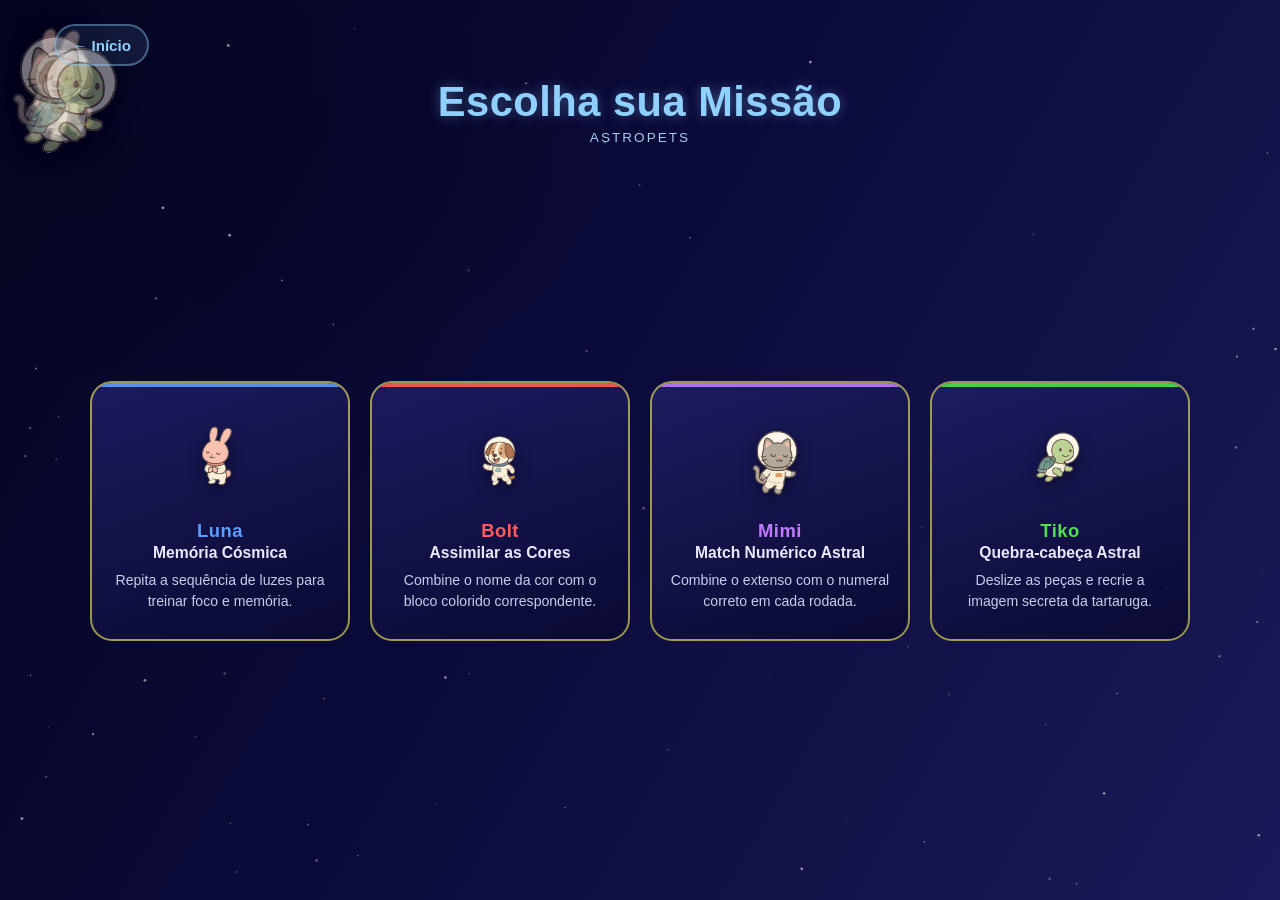
==== commit ca304871: "Add files via upload" ====
--- a/missao.html
+++ b/missao.html
@@ -16,11 +16,11 @@
 <body>
   <canvas id="stars"></canvas>
 
-  <img src="luna.png" alt="" class="floating-pet" id="pet-luna-float">
-  <img src="Bolt.png" alt="" class="floating-pet" id="pet-bolt-float">
-  <img src="mimi.png" alt="" class="floating-pet" id="pet-mimi-float">
-  <img src="tiko.png" alt="" class="floating-pet" id="pet-tiko-float">
-  <img src="pet-extra.png" alt="" class="floating-pet" id="pet-placeholder-float">
+  <!-- Pets contornando a tela -->
+  <div class="pet-orbit" id="orbit-luna"><img src="luna.png" alt=""></div>
+  <div class="pet-orbit" id="orbit-bolt"><img src="Bolt.png" alt=""></div>
+  <div class="pet-orbit" id="orbit-mimi"><img src="mimi.png" alt=""></div>
+  <div class="pet-orbit" id="orbit-tiko"><img src="tiko.png" alt=""></div>
 
   <header class="page-header">
     <div class="header-top">
@@ -33,28 +33,29 @@
   <div class="mission-grid">
 
     <div class="mission-square" id="mission-luna" tabindex="0" role="button" onclick="openGame('luna')" onkeydown="if(event.key==='Enter'||event.key===' ')openGame('luna')">
-      <div class="mission-emoji">🧠</div>
+      <div class="record-badge" id="record-badge-luna">🏆 0</div>
+      <div class="mission-emoji"><img src="luna.png" alt=""></div>
       <div class="pet-name">Luna</div>
       <div class="mission-name">Memória Cósmica</div>
       <div class="mission-description">Repita a sequência de luzes para treinar foco e memória.</div>
     </div>
 
     <div class="mission-square" id="mission-bolt" tabindex="0" role="button" onclick="openGame('bolt')" onkeydown="if(event.key==='Enter'||event.key===' ')openGame('bolt')">
-      <div class="mission-emoji">🌈</div>
+      <div class="mission-emoji"><img src="Bolt.png" alt=""></div>
       <div class="pet-name">Bolt</div>
       <div class="mission-name">Assimilar as Cores</div>
       <div class="mission-description">Combine o nome da cor com o bloco colorido correspondente.</div>
     </div>
 
     <div class="mission-square" id="mission-mimi" tabindex="0" role="button" onclick="openGame('mimi')" onkeydown="if(event.key==='Enter'||event.key===' ')openGame('mimi')">
-      <div class="mission-emoji">🔢</div>
+      <div class="mission-emoji"><img src="mimi.png" alt=""></div>
       <div class="pet-name">Mimi</div>
       <div class="mission-name">Match Numérico Astral</div>
       <div class="mission-description">Combine o extenso com o numeral correto em cada rodada.</div>
     </div>
 
     <div class="mission-square" id="mission-tiko" tabindex="0" role="button" onclick="openGame('tiko')" onkeydown="if(event.key==='Enter'||event.key===' ')openGame('tiko')">
-      <div class="mission-emoji">🧩</div>
+      <div class="mission-emoji"><img src="tiko.png" alt=""></div>
       <div class="pet-name">Tiko</div>
       <div class="mission-name">Quebra-cabeça Astral</div>
       <div class="mission-description">Deslize as peças e recrie a imagem secreta da tartaruga.</div>
@@ -70,21 +71,22 @@
       <p>Observe a sequência e repita na mesma ordem.</p>
 
       <div class="planets-grid" id="planets-grid">
-        <button class="planet" id="p1" aria-label="Luna, a gata">
+        <button class="planet" id="p1" aria-label="Luna, a gata" disabled>
+          <img src="luna.png" alt="" />
+        </button>
+        <button class="planet" id="p2" aria-label="Bolt, o cachorro" disabled>
+          <img src="Bolt.png" alt="" />
+        </button>
+        <button class="planet" id="p3" aria-label="Mimi, a coelha" disabled>
           <img src="mimi.png" alt="" />
         </button>
-        <button class="planet" id="p2" aria-label="Bolt, o cachorro">
-          <img src="Bolt.png" alt="" />
-        </button>
-        <button class="planet" id="p3" aria-label="Mimi, a coelha">
-          <img src="mimi.png" alt="" />
-        </button>
-        <button class="planet" id="p4" aria-label="Tiko, a tartaruga">
+        <button class="planet" id="p4" aria-label="Tiko, a tartaruga" disabled>
           <img src="tiko.png" alt="" />
         </button>
       </div>
 
       <div id="feedback-memoria" class="game-feedback" aria-live="polite" aria-atomic="true">Clique em "Começar" para ver a sequência.</div>
+      <div class="record-display" id="record-luna">🏆 Recorde: 0</div>
 
       <div id="luna-controls">
         <button class="game-action-button" id="btn-luna-start" onclick="iniciarMemoria()">Começar</button>
@@ -105,7 +107,7 @@
         </div>
       </div>
       <div id="bolt-game-controls">
-        <button class="game-action-button" onclick="startBoltGame()">Iniciar Jogo</button>
+        <button class="game-action-button" id="btn-bolt-start" onclick="startBoltGame()">Iniciar Jogo</button>
       </div>
     </div>
   </div>
@@ -137,9 +139,9 @@
           Nível: <span id="mimi-level">1 (1-10)</span>
         </div>
 
-        <div id="mimi-game-controls" style="display:flex; gap:12px; justify-content:center; flex-wrap:wrap;">
+        <div id="mimi-game-controls" class="mimi-controls">
           <button class="game-action-button" id="btn-mimi-main" onclick="startMimiGame()">Iniciar Nível</button>
-          <button class="game-action-button" onclick="voltarEscolherNivelMimi()" style="background:transparent; color:#a8c8f0; border:2px solid #a8c8f0; box-shadow:none;">
+          <button class="game-action-button btn-secondary" onclick="voltarEscolherNivelMimi()">
             Trocar Nível
           </button>
         </div>
@@ -152,12 +154,12 @@
     <div class="modal-content">
       <button class="close-button" onclick="closeGame('tiko')" aria-label="Fechar missão do Tiko">&times;</button>
       <h2 id="tiko-title" tabindex="-1">Missão: Quebra-cabeça Astral do Tiko</h2>
-      <div class="game-feedback" id="tiko-feedback" aria-live="polite" aria-atomic="true">Reorganize as peças para formar a imagem completa.</div>
+      <div class="game-feedback" id="tiko-feedback" aria-live="polite" aria-atomic="true">Clique em "Iniciar" para embaralhar as peças.</div>
       <div class="puzzle-wrapper">
         <div class="puzzle-grid" id="tiko-puzzle-grid"></div>
       </div>
       <div id="tiko-game-controls">
-        <button class="game-action-button" onclick="startTikoGame()">Iniciar Quebra-cabeça</button>
+        <button class="game-action-button" id="btn-tiko-start" onclick="startTikoGame()">Iniciar Quebra-cabeça</button>
       </div>
     </div>
   </div>
@@ -173,7 +175,7 @@
       <p id="victory-message" class="victory-message">Você completou a missão!</p>
       <div class="victory-buttons">
         <button class="game-action-button" id="btn-victory-again">Jogar de novo</button>
-        <button class="game-action-button" id="btn-victory-other" style="background:transparent; color:#90d0ff; border:2px solid #90d0ff; box-shadow:none;">Outra missão</button>
+        <button class="game-action-button btn-secondary" id="btn-victory-other">Outra missão</button>
       </div>
     </div>
   </div>
--- a/missao.css
+++ b/missao.css
@@ -51,13 +51,13 @@
 }
 
 /* ============================================ */
-/* HEADER COM BOTÃO INÍCIO                      */
+/* HEADER                                       */
 /* ============================================ */
 .page-header {
   position: relative;
   z-index: 1;
   text-align: center;
-  padding: 32px 20px 24px;
+  padding: 24px 16px 16px;
   width: 100%;
 }
 
@@ -66,8 +66,8 @@
   align-items: center;
   justify-content: flex-start;
   max-width: 1180px;
-  margin: 0 auto 16px;
-  padding: 0 8px;
+  margin: 0 auto 12px;
+  padding: 0 4px;
 }
 
 .btn-inicio {
@@ -75,14 +75,14 @@
   align-items: center;
   justify-content: center;
   gap: 6px;
-  padding: 10px 18px;
-  min-height: 44px;
+  padding: 10px 16px;
+  min-height: 42px;
   background: rgba(144, 208, 255, 0.1);
   border: 2px solid rgba(144, 208, 255, 0.4);
   border-radius: 50px;
   color: #90d0ff;
   font-weight: 600;
-  font-size: 1rem;
+  font-size: 0.95rem;
   text-decoration: none;
   transition: background 0.2s, border-color 0.2s, transform 0.15s;
 }
@@ -97,15 +97,15 @@
 }
 
 .page-title {
-  font-size: clamp(1.8rem, 4vw, 2.8rem);
+  font-size: clamp(1.6rem, 6vw, 2.6rem);
   font-weight: 700;
   color: #90d0ff;
   text-shadow: 0 0 12px rgba(144, 208, 255, 0.35);
   letter-spacing: 0.5px;
 }
 .page-subtitle {
-  margin-top: 8px;
-  font-size: 0.95rem;
+  margin-top: 4px;
+  font-size: 0.85rem;
   color: #a8c8f0;
   letter-spacing: 2px;
   text-transform: uppercase;
@@ -121,19 +121,19 @@
   flex-wrap: nowrap;
   justify-content: center;
   align-items: stretch;
-  gap: 24px;
+  gap: 20px;
   width: 100%;
   max-width: 1180px;
-  padding: 0 24px 60px;
+  padding: 0 20px 40px;
   margin: auto;
 }
 
 .mission-square {
   flex: 1 1 0;
   max-width: 260px;
-  min-width: 200px;
+  min-width: 190px;
   min-height: 260px;
-  background: linear-gradient(160deg, rgba(30, 30, 100, 0.85), rgba(10, 10, 50, 0.9));
+  background: linear-gradient(160deg, rgba(30, 30, 100, 0.9), rgba(10, 10, 50, 0.95));
   border: 2px solid rgba(230, 224, 91, 0.65);
   border-radius: 22px;
   display: flex;
@@ -142,10 +142,14 @@
   align-items: center;
   text-align: center;
   cursor: pointer;
-  padding: 24px 16px;
-  transition: transform 0.25s ease, box-shadow 0.25s ease, border-color 0.25s ease;
+  padding: 24px 14px;
+  transition: transform 0.3s cubic-bezier(0.4, 0, 0.2, 1),
+              box-shadow 0.3s ease,
+              border-color 0.3s ease;
   position: relative;
   overflow: hidden;
+  user-select: none;
+  -webkit-tap-highlight-color: transparent;
 }
 
 .mission-square::before {
@@ -157,17 +161,20 @@
   opacity: 0.9;
 }
 
-.mission-square:hover,
-.mission-square:focus-visible {
-  transform: translateY(-4px) scale(1.02);
-  box-shadow: 0 12px 32px rgba(144, 208, 255, 0.25);
+.mission-square:hover {
+  transform: translateY(-6px) scale(1.03);
+  box-shadow: 0 16px 40px rgba(144, 208, 255, 0.35);
   border-color: var(--accent, #e6e05b);
-  outline: none;
+}
+
+.mission-square:active {
+  transform: translateY(-2px) scale(1.01);
+  box-shadow: 0 8px 20px rgba(144, 208, 255, 0.3);
 }
 
 .mission-square:focus-visible {
   outline: 4px solid #f2e884;
-  outline-offset: 3px;
+  outline-offset: 4px;
 }
 
 #mission-luna { --accent: #5b9eff; }
@@ -176,30 +183,58 @@
 #mission-tiko { --accent: #4ee04e; }
 
 .mission-emoji {
-  font-size: 3rem;
-  line-height: 1;
-  margin-bottom: 12px;
+  width: 100px;
+  height: 100px;
+  display: flex;
+  align-items: center;
+  justify-content: center;
+  margin-bottom: 10px;
+  transition: transform 0.3s ease;
+}
+.mission-emoji img {
+  max-width: 100%;
+  max-height: 100%;
+  object-fit: contain;
   filter: drop-shadow(0 4px 8px rgba(0,0,0,0.4));
 }
+.mission-square:hover .mission-emoji {
+  transform: scale(1.1) rotate(-5deg);
+}
+
 .pet-name {
-  font-size: 1.2rem;
+  font-size: 1.15rem;
   font-weight: 700;
   color: var(--accent, #e6e05b);
   letter-spacing: 0.5px;
-  margin-bottom: 4px;
+  margin-bottom: 2px;
 }
 .mission-name {
-  font-size: 1.05rem;
+  font-size: 0.98rem;
   font-weight: 600;
   color: #e7e9ff;
-  margin-bottom: 12px;
+  margin-bottom: 8px;
 }
 .mission-description {
-  font-size: 0.95rem;
+  font-size: 0.88rem;
   color: #c5cfeb;
-  line-height: 1.5;
+  line-height: 1.45;
   padding: 0 4px;
 }
+
+.record-badge {
+  position: absolute;
+  top: 10px;
+  left: 12px;
+  font-size: 0.75rem;
+  font-weight: 700;
+  color: #f2e884;
+  background: rgba(242, 232, 132, 0.15);
+  border: 1px solid rgba(242, 232, 132, 0.4);
+  padding: 3px 10px;
+  border-radius: 20px;
+  display: none;
+}
+.mission-square.has-record .record-badge { display: block; }
 
 /* ============================================ */
 /* MODAIS                                       */
@@ -213,14 +248,14 @@
   justify-content: center;
   align-items: center;
   z-index: 100;
-  padding: 24px;
+  padding: 16px;
 }
 .modal-overlay.active { display: flex; }
 
 .modal-content {
   background: linear-gradient(160deg, #101046 0%, #070730 100%);
-  padding: 36px 32px 32px;
-  border-radius: 22px;
+  padding: 28px 20px 24px;
+  border-radius: 20px;
   width: 100%;
   max-width: 760px;
   max-height: 92vh;
@@ -229,32 +264,36 @@
   box-shadow: 0 20px 60px rgba(0, 0, 0, 0.7), 0 0 0 1px rgba(144, 208, 255, 0.1) inset;
   text-align: center;
   position: relative;
+  animation: modal-appear 0.3s ease;
+}
+@keyframes modal-appear {
+  0% { transform: scale(0.92); opacity: 0; }
+  100% { transform: scale(1); opacity: 1; }
 }
 
 .modal-content h2 {
-  font-size: 1.5rem;
+  font-size: 1.3rem;
   color: #90d0ff;
-  margin-bottom: 16px;
-  padding-right: 30px;
-  padding-left: 30px;
+  margin-bottom: 12px;
+  padding: 0 28px;
   line-height: 1.3;
 }
 .modal-content > p {
-  font-size: 0.95rem;
+  font-size: 0.9rem;
   color: #a8c8f0;
-  margin-bottom: 16px;
-  line-height: 1.5;
+  margin-bottom: 12px;
+  line-height: 1.45;
 }
 
 .close-button {
   position: absolute;
-  top: 14px;
-  right: 18px;
-  font-size: 1.6rem;
+  top: 10px;
+  right: 12px;
+  font-size: 1.5rem;
   line-height: 1;
   color: #ff9a9a;
   cursor: pointer;
-  width: 44px; height: 44px;
+  width: 42px; height: 42px;
   display: flex;
   align-items: center;
   justify-content: center;
@@ -274,26 +313,27 @@
 }
 
 .game-action-button {
-  padding: 14px 32px;
+  padding: 12px 26px;
   background: linear-gradient(135deg, #90d0ff, #6ab8ff);
   color: #040420;
   border: 2px solid transparent;
   border-radius: 50px;
   cursor: pointer;
   font-weight: 700;
-  font-size: 1.05rem;
-  margin-top: 24px;
+  font-size: 1rem;
+  margin-top: 18px;
   box-shadow: 0 6px 20px rgba(144, 208, 255, 0.25);
-  transition: transform 0.2s, box-shadow 0.2s;
+  transition: transform 0.2s, box-shadow 0.2s, opacity 0.2s;
   letter-spacing: 0.3px;
-  min-height: 52px;
-  min-width: 200px;
-}
-.game-action-button:hover {
+  min-height: 48px;
+  min-width: 180px;
+  -webkit-tap-highlight-color: transparent;
+}
+.game-action-button:hover:not(:disabled) {
   transform: translateY(-2px);
   box-shadow: 0 10px 28px rgba(144, 208, 255, 0.45);
 }
-.game-action-button:active { transform: translateY(0); }
+.game-action-button:active:not(:disabled) { transform: translateY(0); }
 .game-action-button:focus-visible {
   outline: 4px solid #f2e884;
   outline-offset: 3px;
@@ -305,15 +345,22 @@
   box-shadow: none;
 }
 
+.btn-secondary {
+  background: transparent;
+  color: #a8c8f0;
+  border: 2px solid #a8c8f0;
+  box-shadow: none;
+}
+
 .game-feedback {
-  font-size: 1rem;
+  font-size: 0.95rem;
   font-weight: 500;
   color: #a8c8f0;
-  margin: 16px auto;
-  min-height: 3em;
-  line-height: 1.5;
-  padding: 14px 18px;
-  border-radius: 14px;
+  margin: 12px auto;
+  min-height: 2.6em;
+  line-height: 1.45;
+  padding: 12px 14px;
+  border-radius: 12px;
   background: rgba(144, 208, 255, 0.08);
   border: 1px solid rgba(144, 208, 255, 0.2);
   transition: background 0.25s, color 0.25s, border-color 0.25s;
@@ -332,42 +379,49 @@
   flex-wrap: nowrap;
   justify-content: center;
   align-items: center;
-  gap: 16px;
-  margin: 24px auto 8px;
+  gap: 12px;
+  margin: 18px auto 8px;
   max-width: 100%;
 }
 
 .planet {
-  width: 100px;
-  height: 100px;
-  display: flex;
-  align-items: center;
-  justify-content: center;
-  padding: 8px;
+  width: 88px;
+  height: 88px;
+  display: flex;
+  align-items: center;
+  justify-content: center;
+  padding: 6px;
   background: radial-gradient(circle at 30% 30%, rgba(80, 142, 230, 0.35), rgba(20, 20, 70, 0.7));
   border: 2px solid rgba(144, 208, 255, 0.35);
-  border-radius: 20px;
+  border-radius: 18px;
   cursor: pointer;
   transition: all 0.2s ease;
   user-select: none;
-  min-height: 100px;
-  min-width: 100px;
+  min-height: 88px;
+  min-width: 88px;
+  -webkit-tap-highlight-color: transparent;
+}
+
+.planet:disabled {
+  opacity: 0.4;
+  cursor: not-allowed;
+  pointer-events: none;
 }
 
 .planet img {
-  width: 80px;
-  height: 80px;
+  width: 72px;
+  height: 72px;
   object-fit: contain;
   pointer-events: none;
   filter: drop-shadow(0 2px 4px rgba(0,0,0,0.4));
   transition: transform 0.2s ease;
 }
 
-.planet:hover {
+.planet:hover:not(:disabled) {
   border-color: #90d0ff;
   transform: translateY(-3px);
 }
-.planet:hover img {
+.planet:hover:not(:disabled) img {
   transform: scale(1.08);
 }
 
@@ -406,29 +460,37 @@
   75% { transform: translateX(8px); }
 }
 
+.record-display {
+  font-size: 0.9rem;
+  color: #f2e884;
+  font-weight: 600;
+  margin-top: 6px;
+  min-height: 1.3em;
+}
+
 /* ============================================ */
 /* BOLT e MIMI — LINHAS DE MATCH                */
 /* ============================================ */
 .match-container { margin: 8px 0; }
-.match-grid { display: flex; flex-direction: column; gap: 16px; }
+.match-grid { display: flex; flex-direction: column; gap: 12px; }
 .row {
   display: flex;
   flex-wrap: wrap;
   justify-content: center;
-  gap: 10px;
+  gap: 8px;
 }
 
 .match-item {
-  padding: 14px 18px;
+  padding: 12px 14px;
   background: rgba(255, 255, 255, 0.06);
   border: 2px solid rgba(144, 208, 255, 0.28);
   border-radius: 12px;
   cursor: pointer;
   font-weight: 700;
-  font-size: 1rem;
+  font-size: 0.95rem;
   color: #e7e9ff;
-  min-width: 90px;
-  min-height: 52px;
+  min-width: 78px;
+  min-height: 48px;
   display: flex;
   align-items: center;
   justify-content: center;
@@ -436,8 +498,14 @@
   transition: all 0.18s ease;
   user-select: none;
   letter-spacing: 0.4px;
-}
-.match-item:hover {
+  -webkit-tap-highlight-color: transparent;
+}
+.match-item:disabled {
+  opacity: 0.35;
+  cursor: not-allowed;
+  pointer-events: none;
+}
+.match-item:hover:not(:disabled) {
   border-color: #90d0ff;
   background: rgba(144, 208, 255, 0.15);
   transform: translateY(-2px);
@@ -470,47 +538,54 @@
 }
 
 .color-block-item {
-  min-width: 90px;
-  height: 60px;
+  min-width: 78px;
+  height: 54px;
   border: 3px solid rgba(255, 255, 255, 0.35);
   box-shadow: inset 0 -6px 0 rgba(0,0,0,0.25);
 }
-.color-block-item:hover {
+.color-block-item:hover:not(:disabled) {
   transform: translateY(-3px) scale(1.04);
   border-color: #ffffff;
 }
 
-.extenso-item { font-size: 0.9rem; letter-spacing: 1px; }
-.numeral-item { font-size: 1.3rem; min-width: 68px; }
+.extenso-item { font-size: 0.85rem; letter-spacing: 1px; }
+.numeral-item { font-size: 1.15rem; min-width: 58px; }
 
 #mimi-game-info {
-  margin: 12px 0;
-  font-size: 1rem;
+  margin: 8px 0;
+  font-size: 0.9rem;
   color: #90d0ff;
   font-weight: 600;
 }
 
+.mimi-controls {
+  display: flex;
+  gap: 10px;
+  justify-content: center;
+  flex-wrap: wrap;
+}
+
 /* ============================================ */
 /* MIMI — SELETOR DE NÍVEL (GRADE)              */
 /* ============================================ */
 .mimi-level-selector {
   display: grid;
-  grid-template-columns: repeat(auto-fill, minmax(140px, 1fr));
-  gap: 12px;
-  margin: 16px auto 8px;
+  grid-template-columns: repeat(auto-fill, minmax(120px, 1fr));
+  gap: 10px;
+  margin: 12px auto 8px;
   max-width: 640px;
 }
 
 .level-option {
-  padding: 14px 12px;
+  padding: 12px 10px;
   background: rgba(144, 208, 255, 0.08);
   border: 2px solid rgba(144, 208, 255, 0.3);
-  border-radius: 14px;
+  border-radius: 12px;
   cursor: pointer;
   font-weight: 700;
-  font-size: 1rem;
+  font-size: 0.95rem;
   color: #e7e9ff;
-  min-height: 64px;
+  min-height: 56px;
   display: flex;
   flex-direction: column;
   align-items: center;
@@ -518,15 +593,16 @@
   gap: 2px;
   transition: all 0.2s ease;
   text-align: center;
+  -webkit-tap-highlight-color: transparent;
 }
 
 .level-option .level-title {
-  font-size: 1.05rem;
+  font-size: 0.98rem;
   color: #90d0ff;
 }
 
 .level-option .level-range {
-  font-size: 0.8rem;
+  font-size: 0.75rem;
   color: #a8c8f0;
   font-weight: 500;
 }
@@ -559,14 +635,14 @@
 .puzzle-wrapper {
   display: flex;
   justify-content: center;
-  margin: 24px 0;
+  margin: 18px 0;
 }
 .puzzle-grid {
   display: grid;
   grid-template-columns: repeat(3, 1fr);
   grid-template-rows: repeat(3, 1fr);
-  width: 320px;
-  height: 320px;
+  width: 280px;
+  height: 280px;
   border: 4px solid #e6e05b;
   border-radius: 12px;
   overflow: hidden;
@@ -582,6 +658,10 @@
   background-repeat: no-repeat;
   transition: filter 0.15s;
   border: 1px solid rgba(4, 4, 32, 0.6);
+  -webkit-tap-highlight-color: transparent;
+}
+.puzzle-tile:disabled {
+  cursor: not-allowed;
 }
 .puzzle-tile.empty {
   background-image: none;
@@ -589,7 +669,7 @@
   cursor: default;
   border: none;
 }
-.puzzle-tile:hover:not(.empty) {
+.puzzle-tile:hover:not(.empty):not(:disabled) {
   filter: brightness(1.25);
 }
 .puzzle-tile:focus-visible {
@@ -598,29 +678,61 @@
 }
 
 /* ============================================ */
-/* PETS FLUTUANTES                              */
-/* ============================================ */
-.floating-pet {
+/* PETS CONTORNANDO A TELA                      */
+/* ============================================ */
+
+.pet-orbit {
   position: fixed;
-  width: 110px;
+  inset: 0;
+  z-index: 0;
+  pointer-events: none;
+  overflow: hidden;
+}
+
+.pet-orbit img {
+  position: absolute;
+  top: 0;
+  left: 0;
+  width: clamp(70px, 10vw, 120px);
   height: auto;
-  z-index: 0;
-  opacity: 0.55;
-  filter: drop-shadow(0 0 10px rgba(0,0,0,0.5));
-  pointer-events: none;
+  opacity: 0.45;
+  filter: drop-shadow(0 0 12px rgba(0,0,0,0.5));
   mix-blend-mode: screen;
-}
-#pet-luna-float { top: 12%; left: 4%; animation: float-pet-wide-1 14s ease-in-out infinite; }
-#pet-bolt-float { top: 72%; left: 6%; transform: scaleX(-1); animation: float-pet-wide-2 16s ease-in-out infinite; }
-#pet-mimi-float { top: 16%; right: 5%; animation: float-pet-wide-3 15s ease-in-out infinite; }
-#pet-tiko-float { bottom: 6%; right: 12%; width: 130px; animation: float-pet-wide-4 17s ease-in-out infinite; }
-#pet-placeholder-float { bottom: 10%; left: 20%; width: 90px; opacity: 0.4; animation: float-pet-wide-5 13s ease-in-out infinite; }
-
-@keyframes float-pet-wide-1 { 0%,100% { transform: translate(0,0) rotate(0); } 25% { transform: translate(20px,15px) rotate(3deg); } 50% { transform: translate(0,30px) rotate(0); } 75% { transform: translate(-25px,15px) rotate(-3deg); } }
-@keyframes float-pet-wide-2 { 0%,100% { transform: translate(0,0) scaleX(-1); } 25% { transform: translate(-15px,20px) rotate(-2deg) scaleX(-1); } 50% { transform: translate(-30px,0) rotate(0) scaleX(-1); } 75% { transform: translate(-10px,-15px) rotate(2deg) scaleX(-1); } }
-@keyframes float-pet-wide-3 { 0%,100% { transform: translate(0,0) rotate(0); } 25% { transform: translate(-15px,8px) rotate(-2deg); } 50% { transform: translate(8px,-25px) rotate(0); } 75% { transform: translate(25px,15px) rotate(3deg); } }
-@keyframes float-pet-wide-4 { 0%,100% { transform: translate(0,0) rotate(0); } 25% { transform: translate(-25px,-15px) rotate(-3deg); } 50% { transform: translate(0,-30px) rotate(0); } 75% { transform: translate(30px,-20px) rotate(3deg); } }
-@keyframes float-pet-wide-5 { 0%,100% { transform: translate(0,0); } 50% { transform: translate(8px,12px); } }
+  will-change: left, top;
+}
+
+#orbit-luna img {
+  width: clamp(70px, 10vw, 120px);
+  animation: contornar-tela 45s linear infinite;
+  animation-delay: 0s;
+}
+#orbit-bolt img {
+  width: clamp(75px, 11vw, 130px);
+  animation: contornar-tela 60s linear infinite;
+  animation-delay: -15s;
+}
+#orbit-mimi img {
+  width: clamp(70px, 10vw, 120px);
+  animation: contornar-tela 52s linear infinite;
+  animation-delay: -26s;
+}
+#orbit-tiko img {
+  width: clamp(85px, 13vw, 150px);
+  animation: contornar-tela 75s linear infinite;
+  animation-delay: -38s;
+}
+
+@keyframes contornar-tela {
+  0%   { left: 0%; top: 0%; }
+  25%  { left: calc(100% - clamp(70px, 10vw, 120px)); top: 0%; }
+  50%  { left: calc(100% - clamp(70px, 10vw, 120px)); top: calc(100% - clamp(70px, 10vw, 120px)); }
+  75%  { left: 0%; top: calc(100% - clamp(70px, 10vw, 120px)); }
+  100% { left: 0%; top: 0%; }
+}
+
+@supports not (mix-blend-mode: screen) {
+  .pet-orbit img { opacity: 0.2; }
+}
 
 /* ============================================ */
 /* VITÓRIA — PAINEL                              */
@@ -634,16 +746,16 @@
   justify-content: center;
   align-items: center;
   z-index: 200;
-  padding: 24px;
+  padding: 16px;
 }
 .victory-overlay.active { display: flex; }
 
 .victory-panel {
   background: linear-gradient(160deg, #1a1a5a 0%, #0a0a3a 100%);
-  padding: 40px 32px 32px;
-  border-radius: 26px;
+  padding: 32px 20px 24px;
+  border-radius: 22px;
   width: 100%;
-  max-width: 460px;
+  max-width: 420px;
   text-align: center;
   position: relative;
   border: 3px solid #f2e884;
@@ -657,7 +769,7 @@
 }
 
 .victory-pet {
-  width: 140px;
+  width: 110px;
   height: auto;
   margin: 0 auto 8px;
   display: block;
@@ -699,25 +811,25 @@
 .victory-title {
   position: relative;
   z-index: 1;
-  font-size: 1.8rem;
+  font-size: 1.5rem;
   color: #f2e884;
   font-weight: 700;
-  margin-bottom: 8px;
+  margin-bottom: 6px;
   text-shadow: 0 0 16px rgba(242, 232, 132, 0.6);
 }
 .victory-message {
   position: relative;
   z-index: 1;
-  font-size: 1.05rem;
+  font-size: 0.95rem;
   color: #c5cfeb;
-  margin-bottom: 24px;
-  line-height: 1.5;
+  margin-bottom: 18px;
+  line-height: 1.45;
 }
 .victory-buttons {
   position: relative;
   z-index: 1;
   display: flex;
-  gap: 12px;
+  gap: 10px;
   justify-content: center;
   flex-wrap: wrap;
 }
@@ -727,35 +839,110 @@
 /* ============================================ */
 @media (max-width: 1080px) {
   .mission-grid { flex-wrap: wrap; max-width: 720px; }
-  .mission-square { flex: 1 1 calc(50% - 24px); max-width: none; }
+  .mission-square { flex: 1 1 calc(50% - 20px); max-width: none; }
 }
 
 @media (max-width: 560px) {
-  .page-header { padding: 20px 16px 16px; }
-  .header-top { margin-bottom: 12px; }
-  .mission-grid { gap: 16px; padding: 0 16px 40px; }
+  .page-header { padding: 16px 12px 12px; }
+  .header-top { margin-bottom: 10px; }
+  .page-title { font-size: 1.5rem; }
+  .page-subtitle { font-size: 0.75rem; }
+
+  .mission-grid {
+    gap: 12px;
+    padding: 0 12px 32px;
+  }
   .mission-square {
     flex: 1 1 100%;
-    min-height: 200px;
-    padding: 18px 14px;
+    min-height: 150px;
+    padding: 18px 12px;
+    flex-direction: row;
+    justify-content: flex-start;
+    align-items: center;
+    text-align: left;
+    gap: 14px;
   }
-  .modal-content { padding: 28px 18px 24px; }
-  .planet { width: 76px; height: 76px; min-width: 76px; min-height: 76px; padding: 6px; }
-  .planet img { width: 60px; height: 60px; }
-  .planets-grid { gap: 10px; }
-  .puzzle-grid { width: 260px; height: 260px; }
-  .floating-pet { width: 70px; opacity: 0.4; }
-  .match-item { min-width: 66px; padding: 12px 14px; font-size: 0.9rem; }
-  .color-block-item { min-width: 66px; height: 48px; }
-  .mimi-level-selector { grid-template-columns: repeat(2, 1fr); gap: 10px; }
-  .level-option { min-height: 58px; padding: 10px 8px; }
-  .victory-panel { padding: 30px 20px 24px; }
-  .victory-pet { width: 100px; }
-  .victory-title { font-size: 1.4rem; }
+  .mission-square::before { height: 3px; }
+  .mission-emoji {
+    width: 70px;
+    height: 70px;
+    margin-bottom: 0;
+    flex-shrink: 0;
+  }
+  .mission-square > div:not(.mission-emoji):not(.record-badge) {
+    display: flex;
+    flex-direction: column;
+    flex: 1;
+    min-width: 0;
+  }
+  .pet-name { font-size: 1.2rem; }
+  .mission-name { font-size: 1rem; margin-bottom: 4px; }
+  .mission-description { font-size: 0.9rem; line-height: 1.4; }
+
+  .modal-content { padding: 22px 14px 18px; }
+  .modal-content h2 { font-size: 1.1rem; padding: 0 24px; }
+  .modal-content > p { font-size: 0.85rem; }
+
+  .game-action-button {
+    min-height: 46px;
+    min-width: 160px;
+    padding: 10px 22px;
+    font-size: 0.95rem;
+    margin-top: 14px;
+  }
+
+  .planet { width: 70px; height: 70px; min-width: 70px; min-height: 70px; padding: 4px; }
+  .planet img { width: 58px; height: 58px; }
+  .planets-grid { gap: 8px; margin: 14px auto 6px; }
+
+  .game-feedback { font-size: 0.88rem; padding: 10px 12px; }
+
+  .puzzle-grid { width: 240px; height: 240px; }
+
+  .match-item { min-width: 62px; padding: 10px 10px; font-size: 0.85rem; min-height: 44px; }
+  .color-block-item { min-width: 62px; height: 44px; }
+  .extenso-item { font-size: 0.75rem; }
+  .numeral-item { font-size: 1.05rem; min-width: 50px; }
+  .match-grid { gap: 10px; }
+  .row { gap: 6px; }
+
+  .mimi-level-selector { grid-template-columns: repeat(2, 1fr); gap: 8px; }
+  .level-option { min-height: 52px; padding: 8px 6px; }
+  .level-option .level-title { font-size: 0.9rem; }
+  .level-option .level-range { font-size: 0.7rem; }
+
+  .mimi-controls {
+    flex-direction: column;
+    align-items: stretch;
+  }
+  .mimi-controls .game-action-button {
+    width: 100%;
+    margin-top: 8px;
+  }
+
+  .victory-panel { padding: 24px 16px 20px; max-width: 92vw; }
+  .victory-pet { width: 90px; }
+  .victory-title { font-size: 1.3rem; }
+  .victory-message { font-size: 0.88rem; margin-bottom: 14px; }
+
+  .pet-orbit img { opacity: 0.28; width: clamp(50px, 12vw, 70px); }
+  #orbit-tiko img { width: clamp(60px, 14vw, 85px); }
+
+  @keyframes contornar-tela {
+    0%   { left: 0%; top: 0%; }
+    25%  { left: calc(100% - clamp(50px, 12vw, 70px)); top: 0%; }
+    50%  { left: calc(100% - clamp(50px, 12vw, 70px)); top: calc(100% - clamp(50px, 12vw, 70px)); }
+    75%  { left: 0%; top: calc(100% - clamp(50px, 12vw, 70px)); }
+    100% { left: 0%; top: 0%; }
+  }
 }
 
 @media (prefers-reduced-motion: reduce) {
-  .floating-pet { animation: none !important; }
+  .pet-orbit img { animation: none !important; opacity: 0.2; }
+  #orbit-luna img { top: 10%; left: 0; }
+  #orbit-bolt img { top: 30%; left: 0; }
+  #orbit-mimi img { top: 70%; left: 0; }
+  #orbit-tiko img { top: 5%; left: 0; }
   .planet.highlight { transform: none; }
   .mission-square { transition: none; }
   .victory-pet { animation: none !important; }
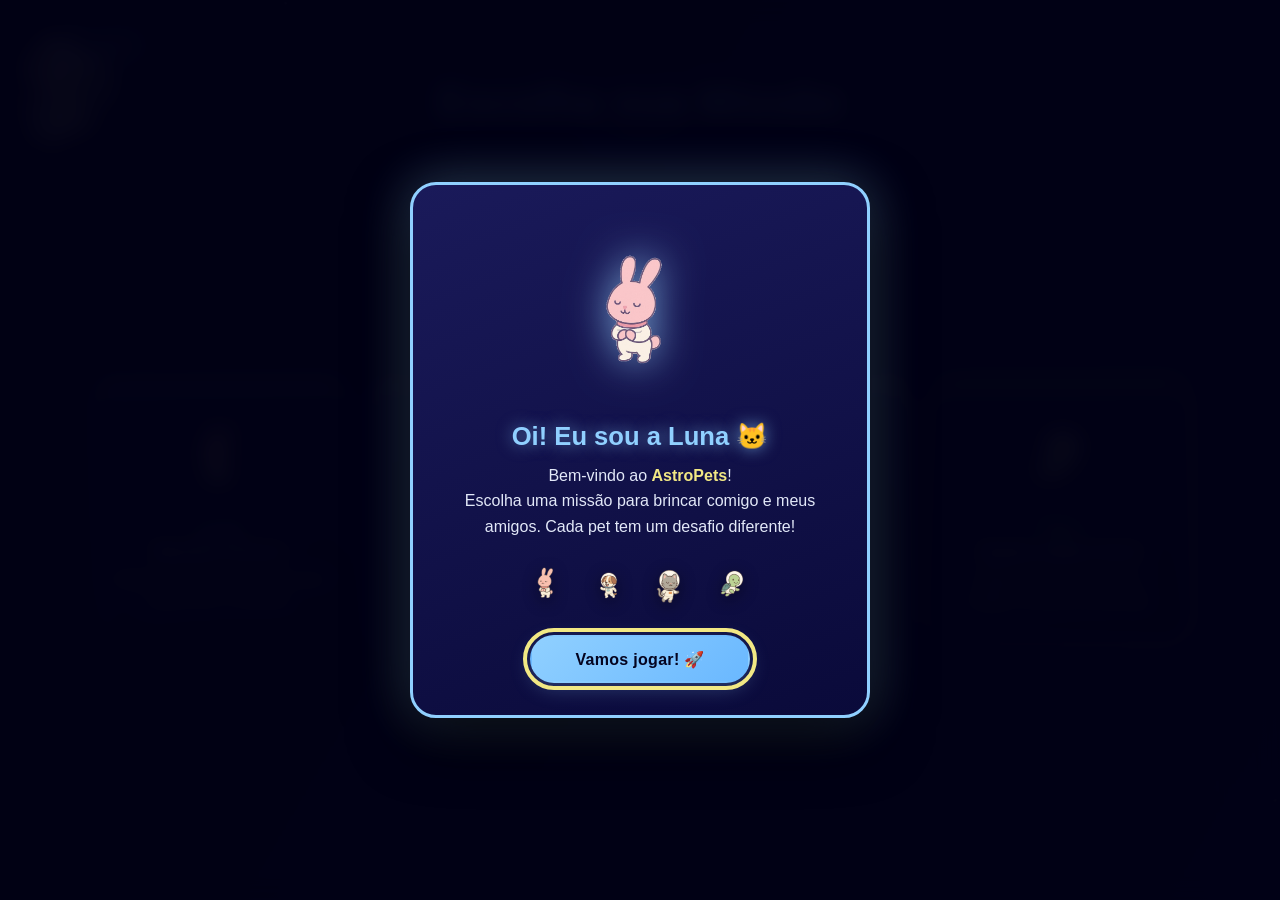
==== commit b4472762: "Add files via upload" ====
--- a/missao.html
+++ b/missao.html
@@ -10,6 +10,18 @@
   <meta name="mobile-web-app-capable" content="yes" />
   <meta name="apple-mobile-web-app-capable" content="yes" />
   <meta name="apple-mobile-web-app-title" content="AstroPets" />
+
+  <!-- Open Graph / Redes sociais -->
+  <meta property="og:type" content="website" />
+  <meta property="og:title" content="AstroPets - Jogo de Memória e Desafios" />
+  <meta property="og:description" content="Ajude a Luna, o Bolt, a Mimi e o Tiko em missões espaciais. Jogue offline, sem instalar nada!" />
+  <meta property="og:image" content="https://suporteastropet-eng.github.io/astropet/luna.png" />
+  <meta property="og:url" content="https://suporteastropet-eng.github.io/astropet/" />
+  <meta name="twitter:card" content="summary_large_image" />
+  <meta name="twitter:title" content="AstroPets - Jogo de Memória e Desafios" />
+  <meta name="twitter:description" content="Ajude a Luna, o Bolt, a Mimi e o Tiko em missões espaciais." />
+  <meta name="twitter:image" content="https://suporteastropet-eng.github.io/astropet/luna.png" />
+
   <title>AstroPets - Escolha sua Missão</title>
   <link rel="stylesheet" href="missao.css" />
 </head>
@@ -69,6 +81,12 @@
       <button class="close-button" onclick="closeGame('luna')" aria-label="Fechar missão da Luna">&times;</button>
       <h2 id="luna-title" tabindex="-1">Missão: Memória Cósmica da Luna</h2>
       <p>Observe a sequência e repita na mesma ordem.</p>
+
+      <!-- Contador de progresso da Luna -->
+      <div class="luna-progress" id="luna-progress" aria-live="polite">
+        <span class="progress-label">Passo:</span>
+        <div class="progress-dots" id="luna-progress-dots"></div>
+      </div>
 
       <div class="planets-grid" id="planets-grid">
         <button class="planet" id="p1" aria-label="Luna, a gata" disabled>
@@ -180,6 +198,29 @@
     </div>
   </div>
 
+  <!-- TUTORIAL DE BOAS-VINDAS (primeira visita) -->
+  <div id="welcomeOverlay" class="welcome-overlay" role="dialog" aria-modal="true" aria-labelledby="welcome-title">
+    <div class="welcome-panel">
+      <div class="welcome-stars" aria-hidden="true">
+        <span>⭐</span><span>✨</span><span>⭐</span><span>✨</span>
+      </div>
+      <img src="luna.png" alt="" class="welcome-pet">
+      <h2 id="welcome-title" class="welcome-title">Oi! Eu sou a Luna 🐱</h2>
+      <p class="welcome-message">
+        Bem-vindo ao <strong>AstroPets</strong>!<br>
+        Escolha uma missão para brincar comigo e meus amigos.
+        Cada pet tem um desafio diferente!
+      </p>
+      <div class="welcome-pets">
+        <img src="luna.png" alt="Luna" title="Luna">
+        <img src="Bolt.png" alt="Bolt" title="Bolt">
+        <img src="mimi.png" alt="Mimi" title="Mimi">
+        <img src="tiko.png" alt="Tiko" title="Tiko">
+      </div>
+      <button class="game-action-button" id="btn-welcome-ok">Vamos jogar! 🚀</button>
+    </div>
+  </div>
+
   <script src="missao.js"></script>
 </body>
 </html>
--- a/missao.css
+++ b/missao.css
@@ -40,6 +40,25 @@
 }
 
 body.modal-open { overflow: hidden; }
+
+/* Flash verde quando acerta (feedback sensorial) */
+body.acerto {
+  animation: tela-acerto 0.35s ease;
+}
+@keyframes tela-acerto {
+  0%, 100% { box-shadow: inset 0 0 0 0 transparent; }
+  50% { box-shadow: inset 0 0 0 10px rgba(126, 232, 126, 0.6); }
+}
+
+/* Flash vermelho quando erra */
+body.erro {
+  animation: tela-erro 0.4s ease;
+}
+@keyframes tela-erro {
+  0%, 100% { box-shadow: inset 0 0 0 0 transparent; }
+  30% { box-shadow: inset 0 0 0 10px rgba(255, 120, 120, 0.55); }
+  60% { box-shadow: inset 0 0 0 6px rgba(255, 120, 120, 0.35); }
+}
 
 #stars {
   position: fixed;
@@ -106,7 +125,7 @@
 .page-subtitle {
   margin-top: 4px;
   font-size: 0.85rem;
-  color: #a8c8f0;
+  color: #c5d5f5;
   letter-spacing: 2px;
   text-transform: uppercase;
 }
@@ -133,8 +152,8 @@
   max-width: 260px;
   min-width: 190px;
   min-height: 260px;
-  background: linear-gradient(160deg, rgba(30, 30, 100, 0.9), rgba(10, 10, 50, 0.95));
-  border: 2px solid rgba(230, 224, 91, 0.65);
+  background: linear-gradient(160deg, rgba(20, 20, 85, 0.95), rgba(8, 8, 45, 0.98));
+  border: 2px solid rgba(230, 224, 91, 0.75);
   border-radius: 22px;
   display: flex;
   flex-direction: column;
@@ -177,10 +196,10 @@
   outline-offset: 4px;
 }
 
-#mission-luna { --accent: #5b9eff; }
-#mission-bolt { --accent: #ff5c5c; }
-#mission-mimi { --accent: #c07bff; }
-#mission-tiko { --accent: #4ee04e; }
+#mission-luna { --accent: #7ab8ff; }
+#mission-bolt { --accent: #ff7c7c; }
+#mission-mimi { --accent: #d09aff; }
+#mission-tiko { --accent: #6ef06e; }
 
 .mission-emoji {
   width: 100px;
@@ -211,14 +230,16 @@
 .mission-name {
   font-size: 0.98rem;
   font-weight: 600;
-  color: #e7e9ff;
+  color: #ffffff;
   margin-bottom: 8px;
 }
+/* Melhoria de contraste: texto mais claro e legível */
 .mission-description {
-  font-size: 0.88rem;
-  color: #c5cfeb;
-  line-height: 1.45;
+  font-size: 0.9rem;
+  color: #e2e8f8;
+  line-height: 1.5;
   padding: 0 4px;
+  font-weight: 400;
 }
 
 .record-badge {
@@ -280,7 +301,7 @@
 }
 .modal-content > p {
   font-size: 0.9rem;
-  color: #a8c8f0;
+  color: #c5d5f5;
   margin-bottom: 12px;
   line-height: 1.45;
 }
@@ -355,7 +376,7 @@
 .game-feedback {
   font-size: 0.95rem;
   font-weight: 500;
-  color: #a8c8f0;
+  color: #c5d5f5;
   margin: 12px auto;
   min-height: 2.6em;
   line-height: 1.45;
@@ -370,6 +391,71 @@
 .game-feedback.your-turn { color: #90d0ff; background: rgba(144, 208, 255, 0.12); border-color: rgba(144, 208, 255, 0.4); }
 .game-feedback.success { color: #7ee87e; background: rgba(126, 232, 126, 0.1); border-color: rgba(126, 232, 126, 0.3); }
 .game-feedback.error { color: #ff9a9a; background: rgba(255, 154, 154, 0.1); border-color: rgba(255, 154, 154, 0.3); }
+
+/* ============================================ */
+/* LUNA — CONTADOR DE PROGRESSO                 */
+/* ============================================ */
+.luna-progress {
+  display: flex;
+  align-items: center;
+  justify-content: center;
+  gap: 12px;
+  margin: 14px auto 6px;
+  padding: 8px 14px;
+  background: rgba(144, 208, 255, 0.06);
+  border: 1px solid rgba(144, 208, 255, 0.2);
+  border-radius: 40px;
+  max-width: fit-content;
+  flex-wrap: wrap;
+}
+
+.progress-label {
+  font-size: 0.85rem;
+  color: #c5d5f5;
+  font-weight: 600;
+  letter-spacing: 0.5px;
+}
+
+.progress-dots {
+  display: flex;
+  gap: 6px;
+  flex-wrap: wrap;
+  justify-content: center;
+}
+
+.progress-dot {
+  width: 16px;
+  height: 16px;
+  border-radius: 50%;
+  background: rgba(255, 255, 255, 0.12);
+  border: 2px solid rgba(144, 208, 255, 0.35);
+  transition: all 0.25s ease;
+}
+
+.progress-dot.done {
+  background: #7ee87e;
+  border-color: #7ee87e;
+  box-shadow: 0 0 10px rgba(126, 232, 126, 0.6);
+  transform: scale(1.1);
+}
+
+.progress-dot.current {
+  background: #f2e884;
+  border-color: #ffffff;
+  box-shadow: 0 0 14px rgba(242, 232, 132, 0.8);
+  animation: dot-pulse 1s ease-in-out infinite;
+}
+
+.progress-dot.erro {
+  background: #ff6b6b;
+  border-color: #ffaaaa;
+  box-shadow: 0 0 10px rgba(255, 107, 107, 0.7);
+}
+
+@keyframes dot-pulse {
+  0%, 100% { transform: scale(1.1); }
+  50% { transform: scale(1.3); }
+}
 
 /* ============================================ */
 /* LUNA — BOTÕES DE PETS                        */
@@ -603,7 +689,7 @@
 
 .level-option .level-range {
   font-size: 0.75rem;
-  color: #a8c8f0;
+  color: #c5d5f5;
   font-weight: 500;
 }
 
@@ -821,7 +907,7 @@
   position: relative;
   z-index: 1;
   font-size: 0.95rem;
-  color: #c5cfeb;
+  color: #e2e8f8;
   margin-bottom: 18px;
   line-height: 1.45;
 }
@@ -832,6 +918,134 @@
   gap: 10px;
   justify-content: center;
   flex-wrap: wrap;
+}
+
+/* ============================================ */
+/* TUTORIAL DE BOAS-VINDAS                      */
+/* ============================================ */
+.welcome-overlay {
+  position: fixed;
+  inset: 0;
+  background: rgba(2, 2, 20, 0.97);
+  backdrop-filter: blur(10px);
+  display: none;
+  justify-content: center;
+  align-items: center;
+  z-index: 300;
+  padding: 20px;
+  animation: welcome-fade 0.5s ease;
+}
+.welcome-overlay.active { display: flex; }
+
+@keyframes welcome-fade {
+  from { opacity: 0; }
+  to { opacity: 1; }
+}
+
+.welcome-panel {
+  background: linear-gradient(160deg, #1a1a5a 0%, #0a0a3a 100%);
+  padding: 40px 28px 32px;
+  border-radius: 26px;
+  width: 100%;
+  max-width: 460px;
+  text-align: center;
+  position: relative;
+  border: 3px solid #90d0ff;
+  box-shadow: 0 20px 60px rgba(0, 0, 0, 0.8), 0 0 50px rgba(144, 208, 255, 0.35);
+  overflow: hidden;
+  animation: welcome-pop 0.6s cubic-bezier(0.34, 1.56, 0.64, 1);
+}
+@keyframes welcome-pop {
+  0% { transform: scale(0.6) translateY(30px); opacity: 0; }
+  100% { transform: scale(1) translateY(0); opacity: 1; }
+}
+
+.welcome-stars {
+  position: absolute;
+  inset: 0;
+  pointer-events: none;
+  overflow: hidden;
+}
+.welcome-stars span {
+  position: absolute;
+  font-size: 1.5rem;
+  opacity: 0;
+  animation: star-burst 3s ease-out infinite;
+}
+.welcome-stars span:nth-child(1) { top: 8%; left: 12%; animation-delay: 0s; }
+.welcome-stars span:nth-child(2) { top: 15%; right: 10%; animation-delay: 0.8s; }
+.welcome-stars span:nth-child(3) { bottom: 18%; left: 15%; animation-delay: 1.5s; }
+.welcome-stars span:nth-child(4) { bottom: 12%; right: 18%; animation-delay: 2.2s; }
+
+.welcome-pet {
+  width: 130px;
+  height: auto;
+  margin: 0 auto 12px;
+  display: block;
+  position: relative;
+  z-index: 1;
+  filter: drop-shadow(0 0 20px rgba(144, 208, 255, 0.7));
+  animation: welcome-bounce 2s ease-in-out infinite;
+  mix-blend-mode: screen;
+}
+@keyframes welcome-bounce {
+  0%, 100% { transform: translateY(0) rotate(-3deg); }
+  50% { transform: translateY(-10px) rotate(3deg); }
+}
+
+.welcome-title {
+  position: relative;
+  z-index: 1;
+  font-size: 1.6rem;
+  color: #90d0ff;
+  font-weight: 700;
+  margin-bottom: 12px;
+  text-shadow: 0 0 16px rgba(144, 208, 255, 0.6);
+}
+
+.welcome-message {
+  position: relative;
+  z-index: 1;
+  font-size: 1rem;
+  color: #e2e8f8;
+  line-height: 1.6;
+  margin-bottom: 20px;
+}
+
+.welcome-message strong { color: #f2e884; }
+
+.welcome-pets {
+  position: relative;
+  z-index: 1;
+  display: flex;
+  justify-content: center;
+  gap: 10px;
+  margin-bottom: 8px;
+  flex-wrap: wrap;
+}
+
+.welcome-pets img {
+  width: 52px;
+  height: 52px;
+  object-fit: contain;
+  filter: drop-shadow(0 4px 8px rgba(0,0,0,0.4));
+  mix-blend-mode: screen;
+  animation: pet-wave 2.5s ease-in-out infinite;
+}
+.welcome-pets img:nth-child(1) { animation-delay: 0s; }
+.welcome-pets img:nth-child(2) { animation-delay: 0.15s; }
+.welcome-pets img:nth-child(3) { animation-delay: 0.3s; }
+.welcome-pets img:nth-child(4) { animation-delay: 0.45s; }
+@keyframes pet-wave {
+  0%, 100% { transform: translateY(0); }
+  50% { transform: translateY(-6px); }
+}
+
+.welcome-panel .game-action-button {
+  position: relative;
+  z-index: 1;
+  margin-top: 16px;
+  min-width: 220px;
 }
 
 /* ============================================ */
@@ -877,7 +1091,7 @@
   }
   .pet-name { font-size: 1.2rem; }
   .mission-name { font-size: 1rem; margin-bottom: 4px; }
-  .mission-description { font-size: 0.9rem; line-height: 1.4; }
+  .mission-description { font-size: 0.92rem; line-height: 1.4; }
 
   .modal-content { padding: 22px 14px 18px; }
   .modal-content h2 { font-size: 1.1rem; padding: 0 24px; }
@@ -894,6 +1108,10 @@
   .planet { width: 70px; height: 70px; min-width: 70px; min-height: 70px; padding: 4px; }
   .planet img { width: 58px; height: 58px; }
   .planets-grid { gap: 8px; margin: 14px auto 6px; }
+
+  .luna-progress { padding: 6px 12px; gap: 8px; }
+  .progress-label { font-size: 0.78rem; }
+  .progress-dot { width: 14px; height: 14px; }
 
   .game-feedback { font-size: 0.88rem; padding: 10px 12px; }
 
@@ -924,6 +1142,12 @@
   .victory-pet { width: 90px; }
   .victory-title { font-size: 1.3rem; }
   .victory-message { font-size: 0.88rem; margin-bottom: 14px; }
+
+  .welcome-panel { padding: 28px 20px 24px; }
+  .welcome-pet { width: 100px; }
+  .welcome-title { font-size: 1.3rem; }
+  .welcome-message { font-size: 0.9rem; }
+  .welcome-pets img { width: 44px; height: 44px; }
 
   .pet-orbit img { opacity: 0.28; width: clamp(50px, 12vw, 70px); }
   #orbit-tiko img { width: clamp(60px, 14vw, 85px); }
@@ -947,5 +1171,9 @@
   .mission-square { transition: none; }
   .victory-pet { animation: none !important; }
   .victory-stars span { animation: none !important; opacity: 0.3; }
+  .welcome-pet { animation: none !important; }
+  .welcome-pets img { animation: none !important; }
+  .welcome-stars span { animation: none !important; opacity: 0.3; }
+  .progress-dot.current { animation: none !important; }
   * { scroll-behavior: auto !important; }
 }
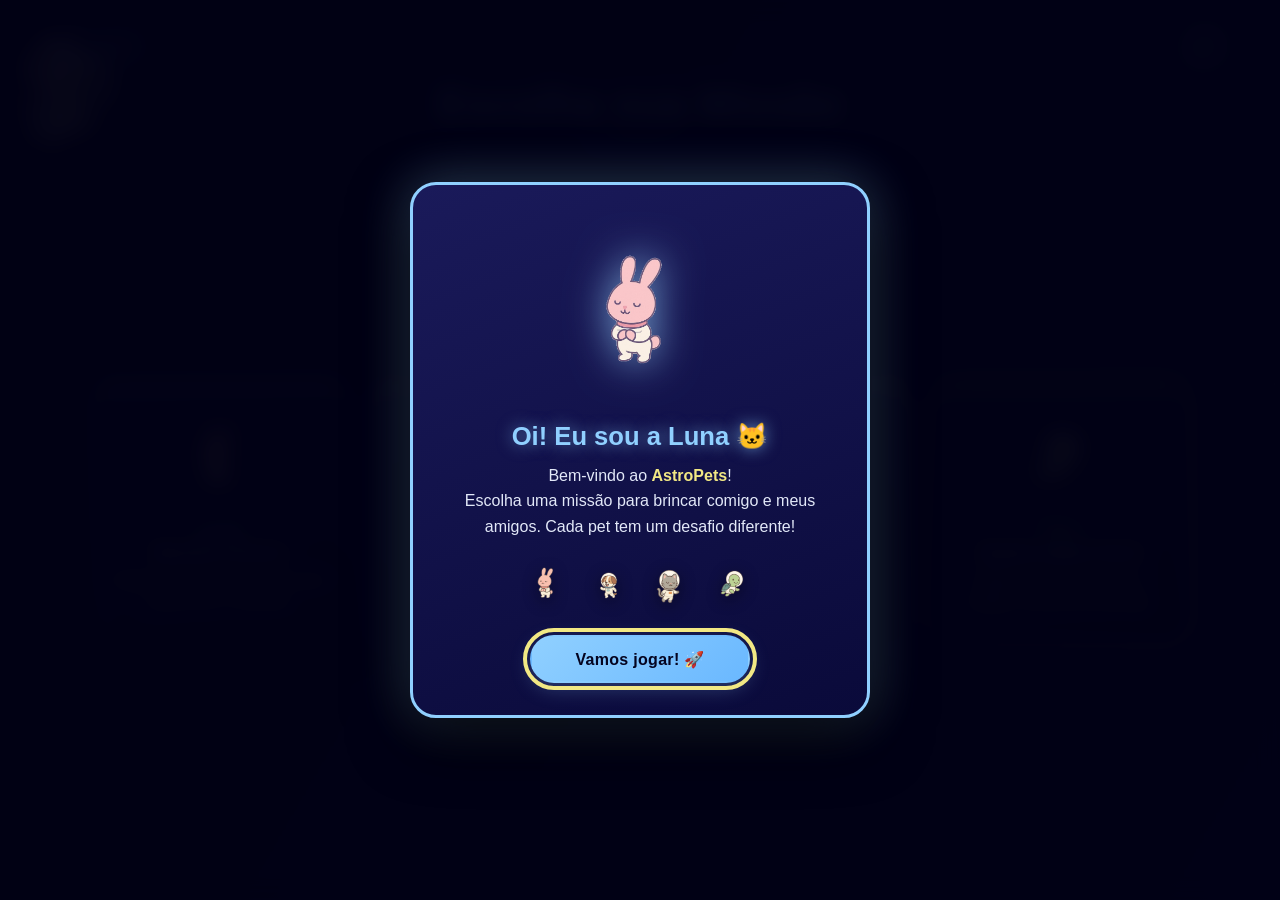
==== commit 3e9e8bdf: "Update missao.html" ====
--- a/missao.html
+++ b/missao.html
@@ -28,7 +28,6 @@
 <body>
   <canvas id="stars"></canvas>
 
-  <!-- Pets contornando a tela -->
   <div class="pet-orbit" id="orbit-luna"><img src="luna.png" alt=""></div>
   <div class="pet-orbit" id="orbit-bolt"><img src="Bolt.png" alt=""></div>
   <div class="pet-orbit" id="orbit-mimi"><img src="mimi.png" alt=""></div>
@@ -37,6 +36,7 @@
   <header class="page-header">
     <div class="header-top">
       <a href="index.html" class="btn-inicio" aria-label="Voltar ao início">← Início</a>
+      <button class="btn-voz" id="btn-voz" aria-label="Desligar narração" title="Ligar/desligar narração">🔊</button>
     </div>
     <h1 class="page-title">Escolha sua Missão</h1>
     <div class="page-subtitle">AstroPets</div>
@@ -82,7 +82,6 @@
       <h2 id="luna-title" tabindex="-1">Missão: Memória Cósmica da Luna</h2>
       <p>Observe a sequência e repita na mesma ordem.</p>
 
-      <!-- Contador de progresso da Luna -->
       <div class="luna-progress" id="luna-progress" aria-live="polite">
         <span class="progress-label">Passo:</span>
         <div class="progress-dots" id="luna-progress-dots"></div>
@@ -198,7 +197,7 @@
     </div>
   </div>
 
-  <!-- TUTORIAL DE BOAS-VINDAS (primeira visita) -->
+  <!-- TUTORIAL DE BOAS-VINDAS -->
   <div id="welcomeOverlay" class="welcome-overlay" role="dialog" aria-modal="true" aria-labelledby="welcome-title">
     <div class="welcome-panel">
       <div class="welcome-stars" aria-hidden="true">
@@ -223,4 +222,4 @@
 
   <script src="missao.js"></script>
 </body>
-</html>+</html>
--- a/missao.css
+++ b/missao.css
@@ -1161,12 +1161,66 @@
   }
 }
 
+/* ============================================ */
+/* BOTÃO DE VOZ                                 */
+/* ============================================ */
+.header-top {
+  display: flex;
+  align-items: center;
+  justify-content: space-between;
+  gap: 10px;
+}
+
+.btn-voz {
+  display: inline-flex;
+  align-items: center;
+  justify-content: center;
+  width: 44px;
+  height: 44px;
+  padding: 0;
+  background: rgba(144, 208, 255, 0.1);
+  border: 2px solid rgba(144, 208, 255, 0.4);
+  border-radius: 50%;
+  color: #90d0ff;
+  font-size: 1.2rem;
+  cursor: pointer;
+  transition: background 0.2s, border-color 0.2s, transform 0.15s;
+  -webkit-tap-highlight-color: transparent;
+}
+.btn-voz:hover {
+  background: rgba(144, 208, 255, 0.22);
+  border-color: #90d0ff;
+  transform: translateY(-1px);
+}
+.btn-voz:focus-visible {
+  outline: 4px solid #f2e884;
+  outline-offset: 3px;
+}
+.btn-voz.mudo {
+  opacity: 0.45;
+  border-style: dashed;
+}
+
+/* Estado do overlay quando está lendo (feedback visual opcional) */
+body.falando .modal-content h2 {
+  animation: nada-piscar 0.3s ease;
+}
+
+@media (max-width: 560px) {
+  .btn-voz {
+    width: 40px;
+    height: 40px;
+    font-size: 1.05rem;
+  }
+}
+
 @media (prefers-reduced-motion: reduce) {
   .pet-orbit img { animation: none !important; opacity: 0.2; }
   #orbit-luna img { top: 10%; left: 0; }
   #orbit-bolt img { top: 30%; left: 0; }
   #orbit-mimi img { top: 70%; left: 0; }
   #orbit-tiko img { top: 5%; left: 0; }
+  .btn-voz { transition: none; }
   .planet.highlight { transform: none; }
   .mission-square { transition: none; }
   .victory-pet { animation: none !important; }
@@ -1176,4 +1230,4 @@
   .welcome-stars span { animation: none !important; opacity: 0.3; }
   .progress-dot.current { animation: none !important; }
   * { scroll-behavior: auto !important; }
-}+}
